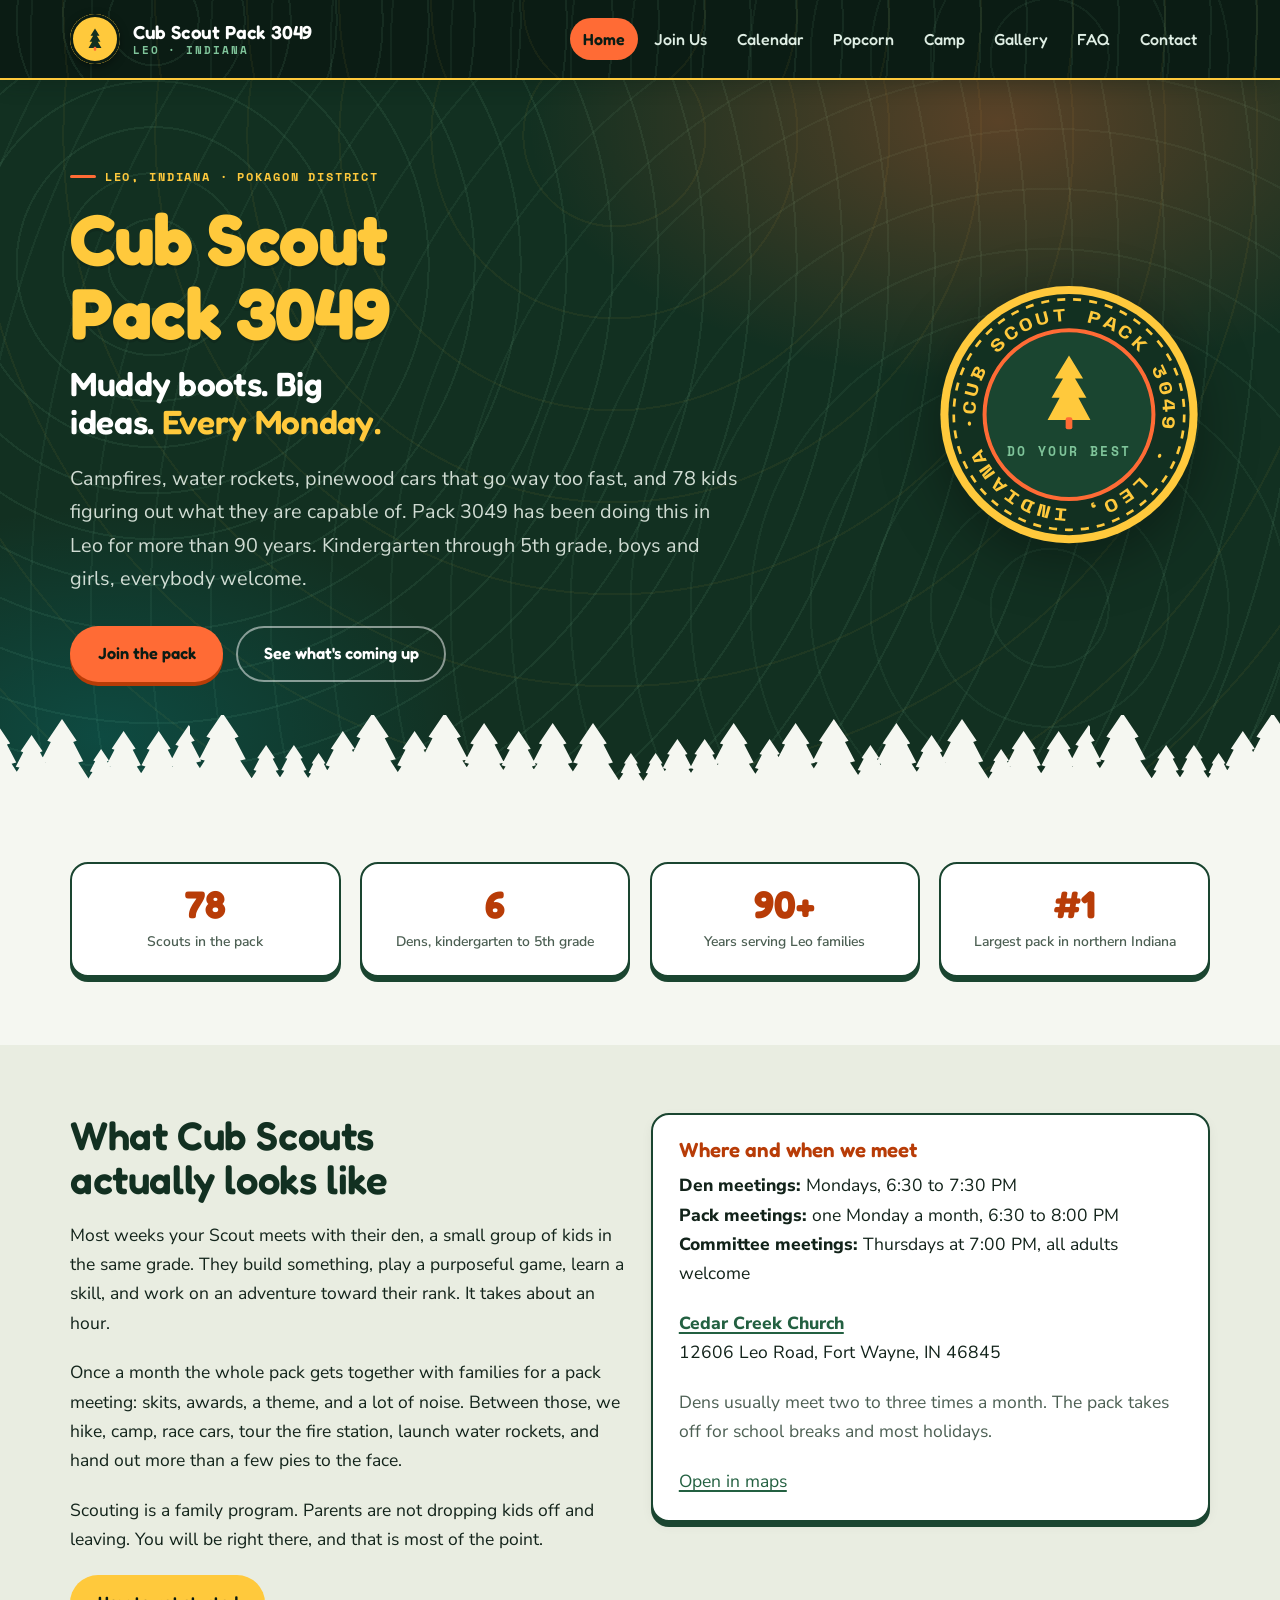
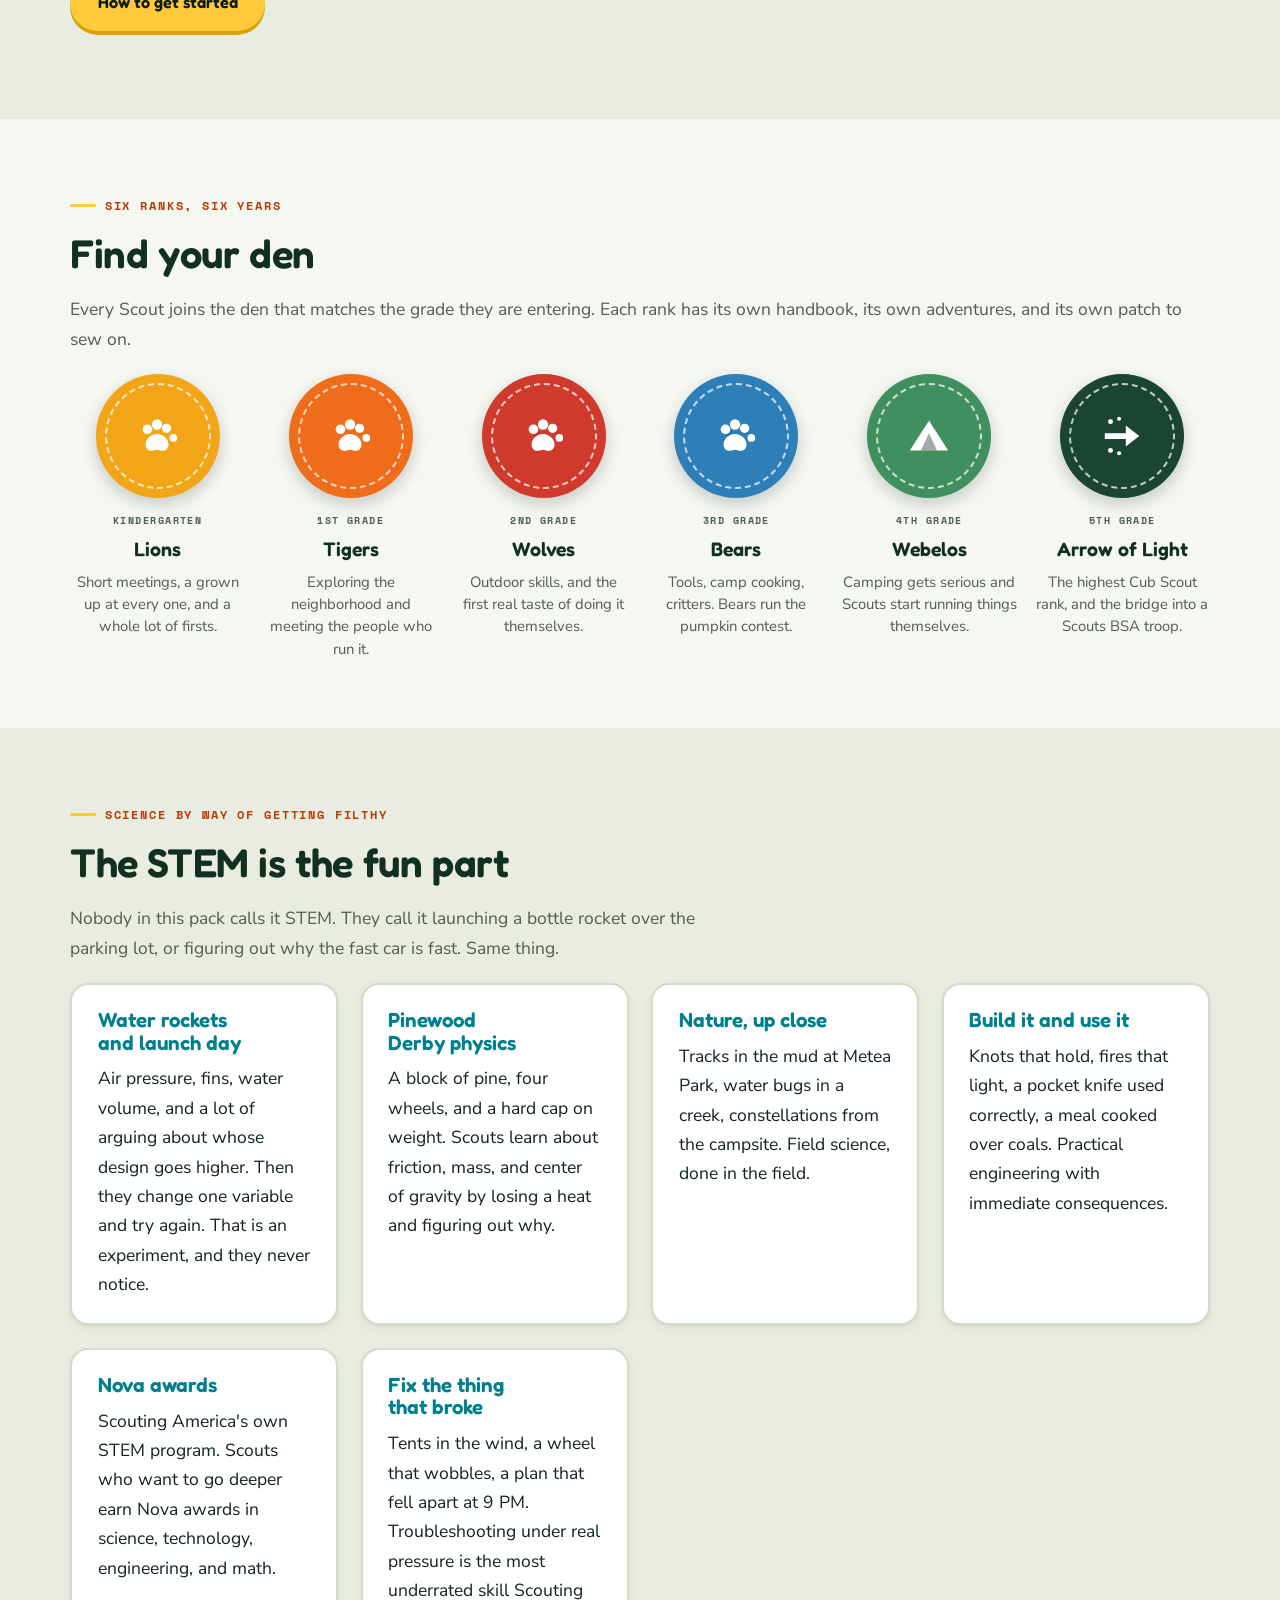
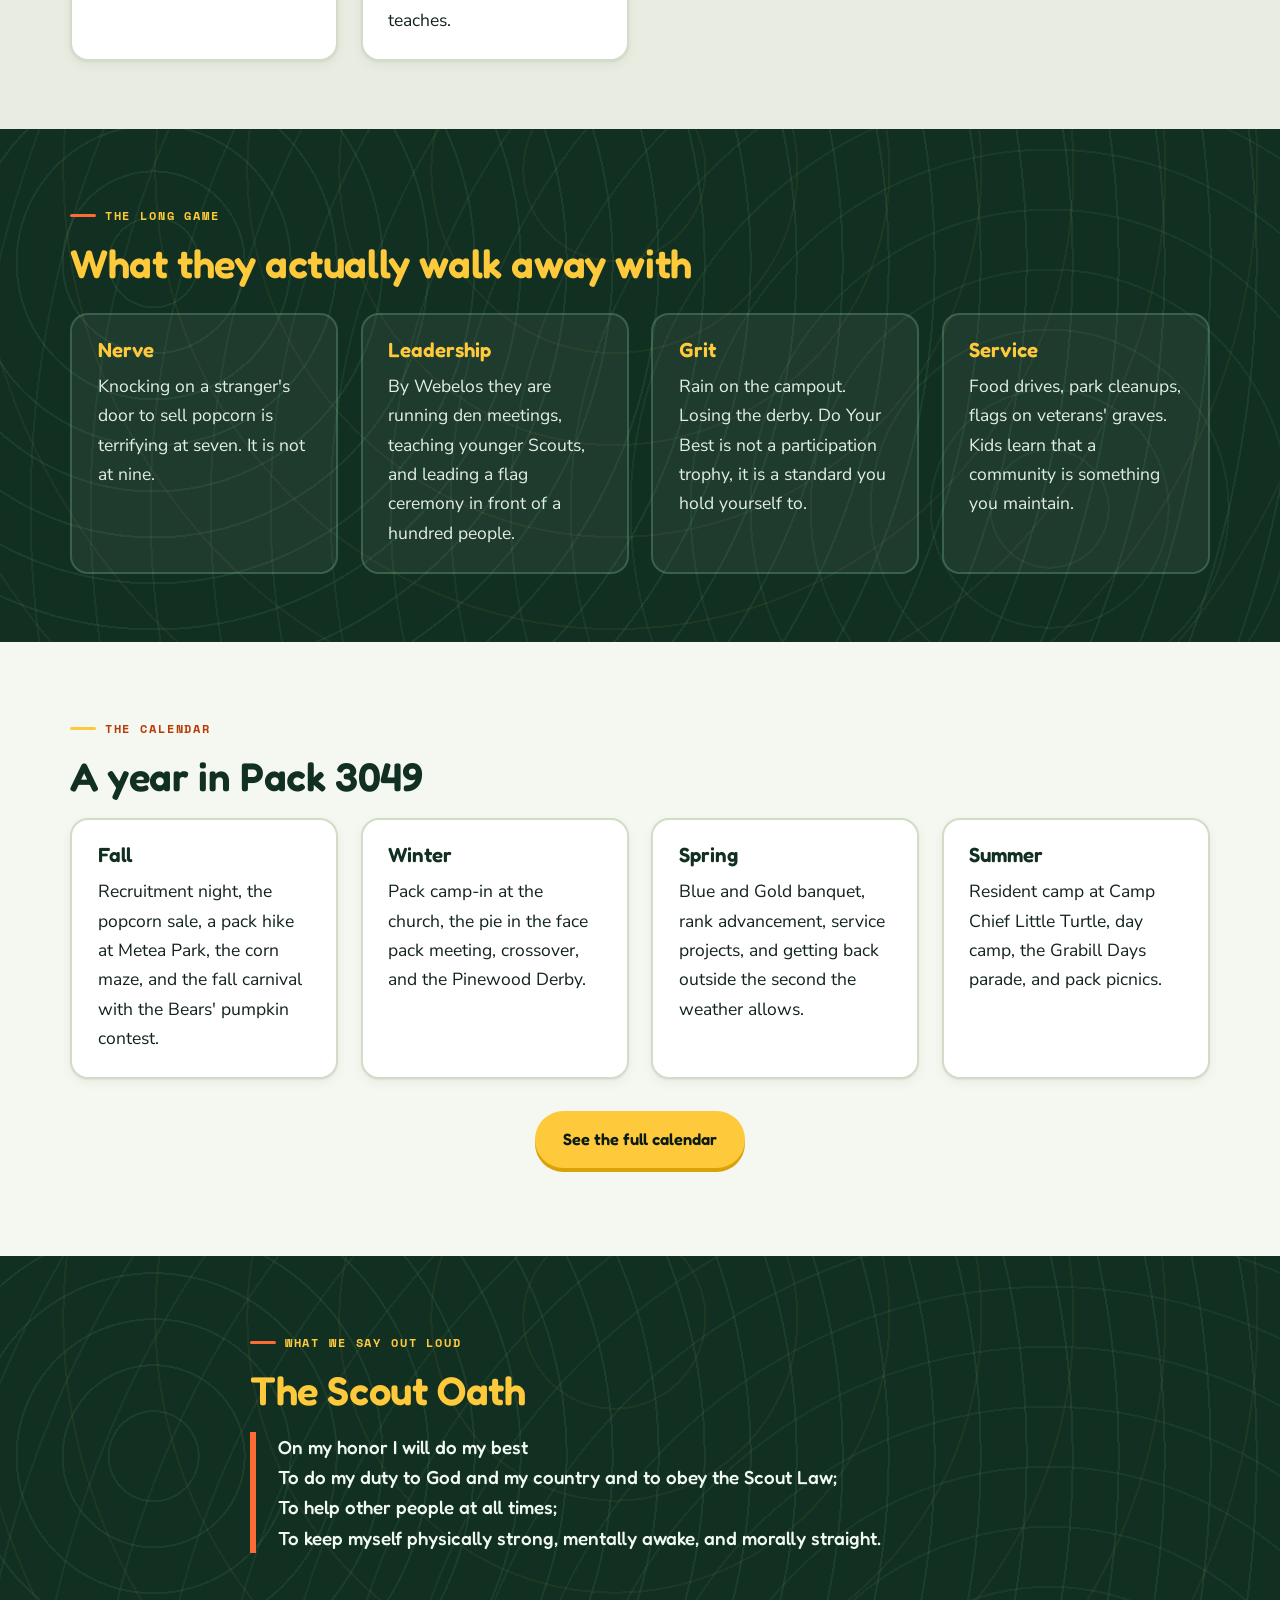
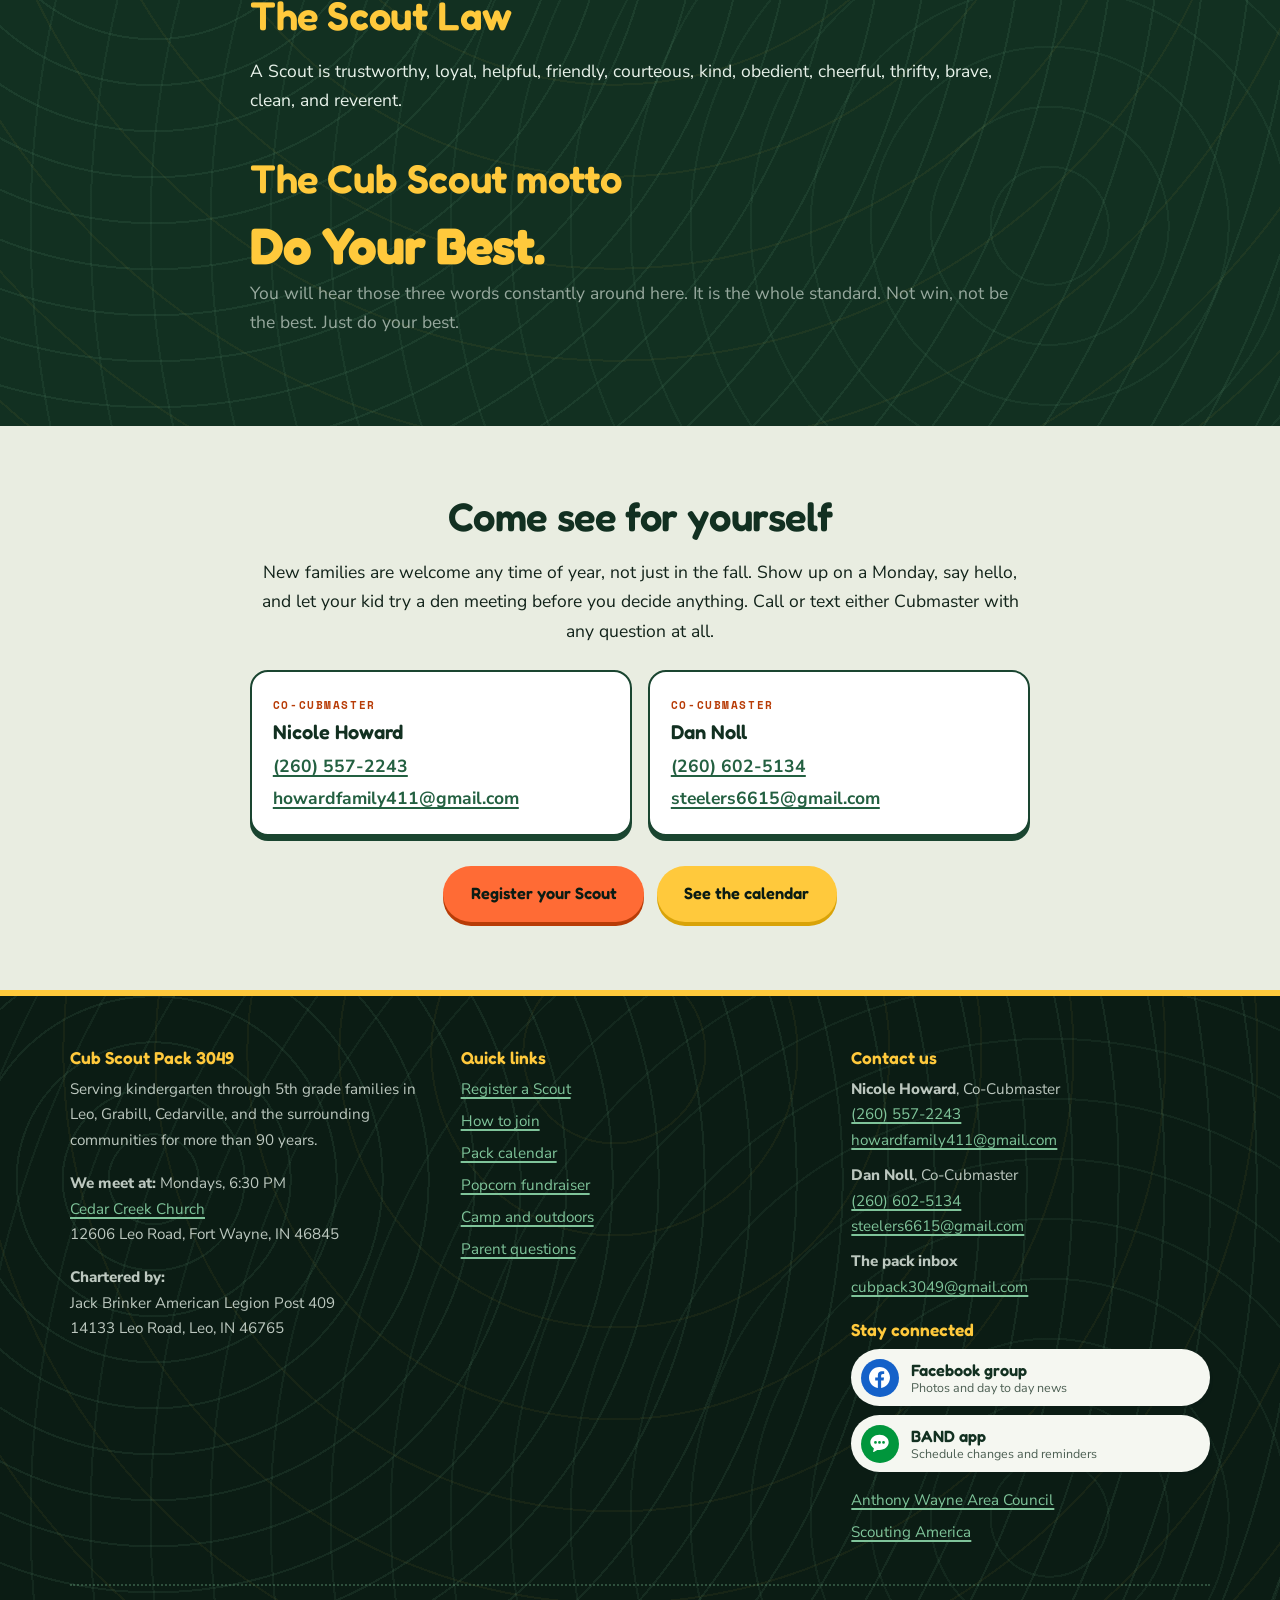
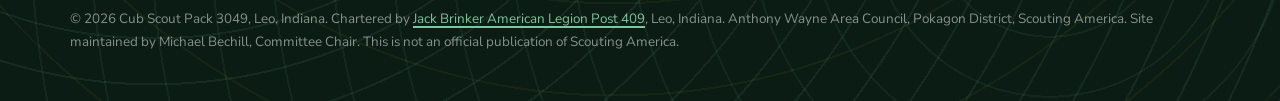
==== index.html @ bd1e3d55 "Add files via upload" ====
<!DOCTYPE html>
<html lang="en">
<head>
<meta charset="utf-8">
<meta name="viewport" content="width=device-width, initial-scale=1">
<title>Cub Scout Pack 3049 | Leo, Indiana</title>
<meta name="description" content="Cub Scout Pack 3049 in Leo, Indiana. Kindergarten through 5th grade boys and girls. Den meetings Mondays at 6:30 PM at Cedar Creek Church.">
<meta name="theme-color" content="#123021">
<link rel="preconnect" href="https://fonts.googleapis.com">
<link rel="preconnect" href="https://fonts.gstatic.com" crossorigin>
<link href="https://fonts.googleapis.com/css2?family=Fredoka:wght@500;600;700&family=Nunito+Sans:wght@400;600;700;800&family=Space+Mono:wght@700&display=swap" rel="stylesheet">
<link rel="stylesheet" href="assets/style.css">
<link rel="icon" href="/favicon.ico" sizes="32x32">
<link rel="icon" href="/favicon.svg" type="image/svg+xml">
<link rel="apple-touch-icon" href="/apple-touch-icon.png">
<link rel="manifest" href="/site.webmanifest">
<link rel="canonical" href="https://pack3049.com/">
<meta property="og:title" content="Cub Scout Pack 3049 | Leo, Indiana">
<meta property="og:description" content="Cub Scout Pack 3049 in Leo, Indiana. Kindergarten through 5th grade boys and girls. Den meetings Mondays at 6:30 PM at Cedar Creek Church.">
<meta property="og:type" content="website">
<meta property="og:url" content="https://pack3049.com/">
<meta property="og:site_name" content="Cub Scout Pack 3049">
</head>
<body>
<a class="skip" href="#main">Skip to content</a>

<header class="site-header">
  <div class="wrap">
    <a class="brand" href="index.html">
      <span class="brand__mark" aria-hidden="true">
        <svg viewBox="0 0 32 32" fill="none"><path d="M16 3l5.5 9h-3.2l4.4 7.5h-3.2L24 27H8l4.5-7.5H9.3L13.7 12h-3.2z" fill="#123021"/><rect x="14.5" y="25.5" width="3" height="5" rx="1" fill="#ff6b35"/></svg>
      </span>
      <span class="brand__text">
        <span class="brand__name">Cub Scout Pack 3049</span>
        <span class="brand__sub">Leo &middot; Indiana</span>
      </span>
    </a>
    <button class="nav-toggle" type="button" aria-expanded="false" aria-controls="primary-nav">Menu</button>
    <nav class="nav" id="primary-nav" aria-label="Primary">
      <a href="index.html" aria-current="page">Home</a>
      <a href="join.html">Join Us</a>
      <a href="calendar.html">Calendar</a>
      <a href="popcorn.html">Popcorn</a>
      <a href="camp.html">Camp</a>
      <a href="gallery.html">Gallery</a>
      <a href="faq.html">FAQ</a>
      <a href="contact.html">Contact</a>
    </nav>
  </div>
</header>

<!-- Site wide announcement. It removes itself the day after data-until.
     To change or retire it early, edit BANNER near the top of build.py. -->
<div class="eventbar" data-until="2026-09-27">
  <div class="wrap">
    <span class="eventbar__tag">Sept 25 to 27</span>
    <p class="eventbar__text">Power Up with Scouting, this weekend
      <span>The council's recruiting weekend at Power Up Action Park, Fort Wayne. $10 a person, and the
      first 50 kids who join each day get a free six month park membership.</span></p>
    <a class="eventbar__cta" href="https://scoutingevent.com/?OrgKey=BSA157&amp;calendarID=706339">Details and times</a>
  </div>
</div>
<div class="eventbar" data-from="2026-09-28" data-until="2026-10-25">
  <div class="wrap">
    <span class="eventbar__tag">Oct 24 and 25</span>
    <p class="eventbar__text">Fall Festival and free Cub camping at CCLT
      <span>Games, archery, bounce houses and a silent auction on Saturday, then camp the night for free.
      Free for every AWAC pack, ours included.</span></p>
    <a class="eventbar__cta" href="index.html#fallfest">What to bring</a>
  </div>
</div>
<div class="eventbar eventbar--quiet" data-until="2026-09-28">
  <div class="wrap">
    <span class="eventbar__tag">This Monday</span>
    <p class="eventbar__text">Safety Day is at the church, not Safety Village
      <span>Monday Sept 28, 6:30 to 7:30 PM at Cedar Creek Church. Bring a bike and a helmet, and bring
      the finished Bobcat sheet. The fall hike on Oct 5 starts half an hour early, at 6:00.</span></p>
    <a class="eventbar__cta" href="index.html#mondays">What changed</a>
  </div>
</div>
<div class="eventbar eventbar--quiet" data-from="2026-09-29" data-until="2026-10-11">
  <div class="wrap">
    <span class="eventbar__tag">Popcorn</span>
    <p class="eventbar__text">Mountain Munch is back Monday, Jalapeno Cheese is still out
      <span>A Mountain Munch resupply arrives this week and will be at the Sept 28 meeting. Jalapeno Cheese
      has no restock date. Everything else is in stock, resupply is weekly at the church.</span></p>
    <a class="eventbar__cta" href="popcorn.html">How the sale works</a>
  </div>
</div>

<main id="main">

<section class="hero">
  <div class="wrap">
    <span class="eyebrow">Leo, Indiana &middot; Pokagon District</span>
    <h1 class="hero__title">
      <span class="hero__pack">Cub Scout Pack 3049</span>
      <span class="hero__tag">Muddy boots. Big ideas. <em>Every Monday.</em></span>
    </h1>
    <p class="lede">Campfires, water rockets, pinewood cars that go way too fast, and 78 kids figuring out what they are capable of. Pack 3049 has been doing this in Leo for more than 90 years. Kindergarten through 5th grade, boys and girls, everybody welcome.</p>
    <div class="btn-row">
      <a class="btn btn--primary" href="register.html">Join the pack</a>
      <a class="btn btn--ghost" href="calendar.html">See what's coming up</a>
    </div>
  </div>
  <svg class="hero__patch" viewBox="0 0 200 200" aria-hidden="true" focusable="false">
    <defs>
      <path id="patch-ring" d="M100,100 m-70,0 a70,70 0 1,1 140,0 a70,70 0 1,1 -140,0"></path>
    </defs>
    <circle cx="100" cy="100" r="96" fill="#ffc93c"></circle>
    <circle cx="100" cy="100" r="90" fill="#123021"></circle>
    <circle cx="100" cy="100" r="86" fill="none" stroke="#ffc93c" stroke-width="2" stroke-dasharray="6 6"></circle>
    <circle cx="100" cy="100" r="63" fill="#1a4530"></circle>
    <circle cx="100" cy="100" r="63" fill="none" stroke="#ff6b35" stroke-width="3"></circle>
    <text fill="#ffc93c" font-family="Space Mono, monospace" font-weight="700" font-size="13" letter-spacing="2">
      <textPath href="#patch-ring" startOffset="0" textLength="440" lengthAdjust="spacingAndGlyphs">CUB SCOUT PACK 3049 &#183; LEO, INDIANA &#183;</textPath>
    </text>
    <path d="M100 56l10.5 17h-6l8.5 14.5h-6L116 104H84l9-16.5h-6L95.5 73h-6z" fill="#ffc93c"></path>
    <rect x="97.5" y="102" width="5" height="9" rx="1.5" fill="#ff6b35"></rect>
    <text x="100" y="131" text-anchor="middle" fill="#7fc49a" font-family="Space Mono, monospace" font-weight="700" font-size="9.5" letter-spacing="1.8">DO YOUR BEST</text>
  </svg>
</section>

<section class="section section--tint" data-until="2026-10-05">
  <div class="wrap">
    <div class="bigevent" id="mondays" data-until="2026-10-05">
      <span class="eyebrow">Reminders for the next two weeks</span>
      <h2>A location change, a time change, and a form to finish</h2>
      <p class="lede" style="max-width:70ch">Three things for families before Monday. The first two changed
         after the calendar went out.</p>

      <div class="grid grid--2" style="align-items:start;margin-top:1.5rem">
        <div>
          <div class="alert">
            <p><strong>Safety Day and the bike rodeo are no longer at Safety Village.</strong> They could
               not host us this year because of internal changes on their end. We are holding it at the
               church instead.</p>
          </div>
          <div class="bigevent__meta">
            <div><span class="k">Monday Sept 28</span><span class="v">6:30 to 7:30 PM<small>Safety Day and bike rodeo</small></span></div>
            <div><span class="k">Now at</span><span class="v">Cedar Creek Church<small>12606 Leo Road, Fort Wayne. Our normal meeting place.</small></span></div>
          </div>
          <ul class="checklist checklist--yes">
            <li>Bring a <strong>bike and a helmet</strong></li>
            <li>The <strong>Leo-Grabill firefighters</strong> are coming, truck and all</li>
          </ul>
        </div>
        <div>
          <div class="callout">
            <p><strong>The fall hike starts half an hour early.</strong> Monday October 5 runs
               <strong>6:00 to 7:00 PM</strong>, not 6:30. Get there for 6:00 or you will miss the start.</p>
          </div>
          <div class="bigevent__meta">
            <div><span class="k">Monday Oct 5</span><span class="v">6:00 to 7:00 PM<small>Fall hike, The Great Outdoors</small></span></div>
            <div><span class="k">Meet at</span><span class="v">Metea County Park<small>8401 Union Chapel Road, Fort Wayne</small></span></div>
          </div>
          <h4>Bring the six essentials</h4>
          <ol class="essentials">
            <li>First aid kit</li>
            <li>Filled water bottle</li>
            <li>Flashlight</li>
            <li>Trail food</li>
            <li>Sun protection</li>
            <li>Whistle</li>
          </ol>
        </div>
      </div>

      <figure class="widebill" style="max-width:640px;margin-left:auto;margin-right:auto">
        <a href="images/pack-safety-day-fall-hike-2026.jpg">
          <img src="images/pack-safety-day-fall-hike-2026.jpg" width="1234" height="1595" loading="lazy" alt="Cub Scouts Pack 3049 flyer. Monday September 28, 6:30 to 7:30 PM, Safety Day bike rodeo at Cedar Creek Church, with Leo-Grabill firefighters. No longer able to meet at Safety Village due to internal changes. Monday October 5, 6:00 to 7:00 PM, half an hour early, fall hike, The Great Outdoors, meet at the park. Bring your six essentials: first aid kit, filled water bottle, flashlight, trail food, sun protection, whistle.">
        </a>
        <figcaption>Tap the flyer to open it full size</figcaption>
      </figure>

      <div class="host host--fire" id="bobcat">
        <div class="host__body">
          <span class="eyebrow">Finish at home</span>
          <h3>The Bobcat Adventure</h3>
          <p>Every Scout starts with Bobcat, and part of it is meant to be done at home with a parent, not
             at a meeting. Sit down together and work through the activities in Scouting America's booklet
             <em>Parents Guide to Protecting Your Children From Child Abuse</em>. It is a short guide about
             checking with a parent first, using the buddy system, personal space, not keeping secrets, and
             naming three trusted adults your Scout can go to.</p>
          <p><strong>Then turn in the form two ways, whichever is easier:</strong></p>
          <ul class="checklist checklist--yes">
            <li>Bring the completed sheet to the meeting on <strong>Monday September 28</strong></li>
            <li>Or send your den leader a <strong>photo of it</strong></li>
          </ul>
          <p class="muted">Both the Scout and a parent sign and date it. Keep the trusted adults your Scout
             names between the two of you, the pack only needs the signed form.</p>
          <div class="btn-row" style="margin-top:1.1rem">
            <a class="btn btn--primary" href="https://www.scouting.org/training/youth/parents-guides/">Get the parent guide</a>
          </div>
        </div>
      </div>

      <figure class="widebill" style="max-width:560px;margin-left:auto;margin-right:auto">
        <a href="images/bobcat-adventure-2026.jpg">
          <img src="images/bobcat-adventure-2026.jpg" width="1275" height="1650" loading="lazy" alt="Bobcat Adventure sheet. Parents play an important role: each child reviews and does the activities in the booklet How to Protect Your Children from Child Abuse, A Parent's Guide, at scouting.org slash training slash youth slash parents-guides. All leaders take Safeguarding Youth Training twice a year. Key safety points for your child: check with a parent first, have a buddy with you at all times, maintain your personal space, avoid secrets, know who your trusted adults are. Space to write three trusted adults, and a section for the Scout and parent to sign and date once completed together.">
        </a>
        <figcaption>Tap the sheet to open it full size</figcaption>
      </figure>

      <div class="btn-row" style="margin-top:1.5rem">
        <a class="btn btn--solid" href="calendar.html">See the full calendar</a>
      </div>
    </div>
  </div>
</section>

<section class="section" data-until="2026-10-25">
  <div class="wrap">
    <div class="bigevent" id="fallfest" data-until="2026-10-25">
      <span class="eyebrow">Saturday October 24 and Sunday October 25</span>
      <h2>Fall Festival and free Cub camping at CCLT</h2>
      <p class="lede" style="max-width:70ch">Pleasant Lake Montessori School, Pack 3651 and the Anthony
         Wayne Area Council are putting on a festival day at camp, and the camping that night is
         <strong>free for every AWAC pack</strong>. That includes us.</p>

      <figure class="widebill">
        <a href="images/cclt-fall-festival-2026.jpg">
          <img src="images/cclt-fall-festival-2026.jpg" width="1496" height="492" loading="lazy" alt="Fall Festival and Free Cub Camping Weekend at CCLT. Join Pleasant Lake Montessori School, Pack 3651, and the Anthony Wayne Area Council for a 5k Fun Run, a day of festival games and activities, and an opportunity to camp out at CCLT. Signs point to a fun run, games and activities, and a camp out.">
        </a>
        <figcaption>Tap the flyer to open it full size</figcaption>
      </figure>

      <h3 style="margin-top:2.25rem">Fall Festival, Saturday 10:00 AM to 2:00 PM</h3>
      <div class="grid grid--2" style="align-items:start">
        <div>
          <ul class="checklist checklist--yes">
            <li><strong>Carnival games and food</strong>, classic games and autumn treats</li>
            <li><strong>Archery, fishing and slingshots</strong></li>
            <li><strong>Bounce houses</strong></li>
            <li><strong>Silent auction</strong>, prizes and local goods</li>
          </ul>
        </div>
        <div>
          <div class="bigevent__meta" style="margin-top:0">
            <div><span class="k">Where</span><span class="v">Camp Chief Little Turtle<small>2282 S 500 E, Pleasant Lake, IN 46779</small></span></div>
            <div><span class="k">Cost</span><span class="v">Free<small>The festival and the camping are free for AWAC packs</small></span></div>
          </div>
          <div class="btn-row" style="margin-top:1.2rem">
            <a class="btn btn--primary" href="https://maps.google.com/?q=2282+S+500+E,+Pleasant+Lake,+IN+46779">Get directions</a>
          </div>
        </div>
      </div>

      <h3 style="margin-top:2.5rem">Stay the night, Saturday 3:00 PM to Sunday 11:00 AM</h3>
      <div class="grid grid--2" style="align-items:start">
        <div>
          <div class="bigevent__meta">
            <div><span class="k">Check in</span><span class="v">From 3:00 PM at Admin<small>Not before. Head to the Admin building first.</small></span></div>
            <div><span class="k">Campsites</span><span class="v">First come, first served<small>No reservations, so earlier is better</small></span></div>
            <div><span class="k">Out by</span><span class="v">11:00 AM Sunday</span></div>
          </div>
        </div>
        <div>
          <div class="callout">
            <p><strong>Bring everything.</strong> Packs and families provide all their own meals and all
               their own equipment. Tents, bedding, food, cooking gear, the lot. Nothing is provided and
               there is no dining hall for this one.</p>
          </div>
          <p class="muted">If your Scout has never camped with the pack, this is a good first one. It is
             one night, it is free, and it is on a camp they will already know from summer.</p>
        </div>
      </div>

      <h3 style="margin-top:2.5rem">Family Fun Run, Saturday morning</h3>
      <div class="bigevent__meta">
        <div><span class="k">Registration</span><span class="v">8:00 AM</span></div>
        <div><span class="k">Start</span><span class="v">9:00 AM<small>A 5k, before the festival opens</small></span></div>
        <div><span class="k">Cost</span><span class="v">$5 a child, $10 an adult<small>This one is not free, unlike the rest of the day</small></span></div>
      </div>

      <div class="btn-row" style="margin-top:1.75rem">
        <a class="btn btn--solid" href="camp.html">About Camp Chief Little Turtle</a>
      </div>
    </div>
  </div>
</section>

<section class="section">
  <div class="wrap">
    <div class="facts">
      <div class="fact"><div class="fact__num">78</div><div class="fact__label">Scouts in the pack</div></div>
      <div class="fact"><div class="fact__num">6</div><div class="fact__label">Dens, kindergarten to 5th grade</div></div>
      <div class="fact"><div class="fact__num">90+</div><div class="fact__label">Years serving Leo families</div></div>
      <div class="fact"><div class="fact__num">#1</div><div class="fact__label">Largest pack in northern Indiana</div></div>
    </div>
  </div>
</section>

<section class="section section--tint">
  <div class="wrap">
    <div class="grid grid--2">
      <div>
        <h2>What Cub Scouts actually looks like</h2>
        <p>Most weeks your Scout meets with their den, a small group of kids in the same grade. They build something, play a purposeful game, learn a skill, and work on an adventure toward their rank. It takes about an hour.</p>
        <p>Once a month the whole pack gets together with families for a pack meeting: skits, awards, a theme, and a lot of noise. Between those, we hike, camp, race cars, tour the fire station, launch water rockets, and hand out more than a few pies to the face.</p>
        <p>Scouting is a family program. Parents are not dropping kids off and leaving. You will be right there, and that is most of the point.</p>
        <p><a class="btn btn--solid" href="join.html">How to get started</a></p>
      </div>
      <div>
        <div class="card card--accent">
          <h3>Where and when we meet</h3>
          <p><strong>Den meetings:</strong> Mondays, 6:30 to 7:30 PM<br>
          <strong>Pack meetings:</strong> one Monday a month, 6:30 to 8:00 PM<br>
          <strong>Committee meetings:</strong> Thursdays at 7:00 PM, all adults welcome</p>
          <p><strong><a href="https://cedarcreekchurch.com">Cedar Creek Church</a></strong><br>
          12606 Leo Road, Fort Wayne, IN 46845</p>
          <p class="muted">Dens usually meet two to three times a month. The pack takes off for school breaks and most holidays.</p>
          <p><a href="https://maps.google.com/?q=12606+Leo+Rd,+Fort+Wayne,+IN+46845">Open in maps</a></p>
        </div>
      </div>
    </div>
  </div>
</section>

<section class="section">
  <div class="wrap">
    <span class="eyebrow">Six ranks, six years</span>
    <h2>Find your den</h2>
    <p class="muted">Every Scout joins the den that matches the grade they are entering. Each rank has its own handbook, its own adventures, and its own patch to sew on.</p>
    <div class="patch-row">
      <figure class="patch">
        <div class="patch__disc" style="--rank:#f2a516"><svg viewBox="0 0 48 48" fill="#fff" aria-hidden="true"><circle cx="13" cy="17" r="5"/><circle cx="23" cy="12" r="5.4"/><circle cx="33" cy="16" r="4.8"/><circle cx="40" cy="26" r="4"/><path d="M23 22c-6.5 0-12 5.4-12 11 0 4 3 6.4 6.4 6.4 2.2 0 3.4-1.1 5.6-1.1s3.4 1.1 5.6 1.1c3.4 0 6.4-2.4 6.4-6.4 0-5.6-5.5-11-12-11z"/></svg></div>
        <span class="patch__grade">Kindergarten</span>
        <div class="patch__name">Lions</div>
        <p class="patch__note">Short meetings, a grown up at every one, and a whole lot of firsts.</p>
      </figure>
      <figure class="patch">
        <div class="patch__disc" style="--rank:#ef6c1a"><svg viewBox="0 0 48 48" fill="#fff" aria-hidden="true"><circle cx="13" cy="17" r="5"/><circle cx="23" cy="12" r="5.4"/><circle cx="33" cy="16" r="4.8"/><circle cx="40" cy="26" r="4"/><path d="M23 22c-6.5 0-12 5.4-12 11 0 4 3 6.4 6.4 6.4 2.2 0 3.4-1.1 5.6-1.1s3.4 1.1 5.6 1.1c3.4 0 6.4-2.4 6.4-6.4 0-5.6-5.5-11-12-11z"/></svg></div>
        <span class="patch__grade">1st grade</span>
        <div class="patch__name">Tigers</div>
        <p class="patch__note">Exploring the neighborhood and meeting the people who run it.</p>
      </figure>
      <figure class="patch">
        <div class="patch__disc" style="--rank:#cf3a2c"><svg viewBox="0 0 48 48" fill="#fff" aria-hidden="true"><circle cx="13" cy="17" r="5"/><circle cx="23" cy="12" r="5.4"/><circle cx="33" cy="16" r="4.8"/><circle cx="40" cy="26" r="4"/><path d="M23 22c-6.5 0-12 5.4-12 11 0 4 3 6.4 6.4 6.4 2.2 0 3.4-1.1 5.6-1.1s3.4 1.1 5.6 1.1c3.4 0 6.4-2.4 6.4-6.4 0-5.6-5.5-11-12-11z"/></svg></div>
        <span class="patch__grade">2nd grade</span>
        <div class="patch__name">Wolves</div>
        <p class="patch__note">Outdoor skills, and the first real taste of doing it themselves.</p>
      </figure>
      <figure class="patch">
        <div class="patch__disc" style="--rank:#2e7fb8"><svg viewBox="0 0 48 48" fill="#fff" aria-hidden="true"><circle cx="13" cy="17" r="5"/><circle cx="23" cy="12" r="5.4"/><circle cx="33" cy="16" r="4.8"/><circle cx="40" cy="26" r="4"/><path d="M23 22c-6.5 0-12 5.4-12 11 0 4 3 6.4 6.4 6.4 2.2 0 3.4-1.1 5.6-1.1s3.4 1.1 5.6 1.1c3.4 0 6.4-2.4 6.4-6.4 0-5.6-5.5-11-12-11z"/></svg></div>
        <span class="patch__grade">3rd grade</span>
        <div class="patch__name">Bears</div>
        <p class="patch__note">Tools, camp cooking, critters. Bears run the pumpkin contest.</p>
      </figure>
      <figure class="patch">
        <div class="patch__disc" style="--rank:#3f8f5f"><svg viewBox="0 0 48 48" aria-hidden="true"><path d="M24 8 4 39h40z" fill="#fff"/><path d="M24 21 15.5 39h17z" fill="#0b1c14" opacity=".38"/></svg></div>
        <span class="patch__grade">4th grade</span>
        <div class="patch__name">Webelos</div>
        <p class="patch__note">Camping gets serious and Scouts start running things themselves.</p>
      </figure>
      <figure class="patch">
        <div class="patch__disc" style="--rank:#1a4530"><svg viewBox="0 0 48 48" fill="#fff" aria-hidden="true"><path d="M6 21h22v-8l14 11-14 11v-8H6z"/><circle cx="12" cy="9" r="2.6"/><circle cx="21" cy="6" r="2.1"/><circle cx="12" cy="39" r="2.6"/><circle cx="21" cy="42" r="2.1"/></svg></div>
        <span class="patch__grade">5th grade</span>
        <div class="patch__name">Arrow of Light</div>
        <p class="patch__note">The highest Cub Scout rank, and the bridge into a Scouts BSA troop.</p>
      </figure>
    </div>
  </div>
</section>

<section class="section section--tint">
  <div class="wrap">
    <span class="eyebrow">Science by way of getting filthy</span>
    <h2>The STEM is the fun part</h2>
    <p class="muted" style="max-width:62ch">Nobody in this pack calls it STEM. They call it launching a bottle rocket over the parking lot, or figuring out why the fast car is fast. Same thing.</p>
    <div class="grid grid--3">
      <div class="card card--stem">
        <h3>Water rockets and launch day</h3>
        <p>Air pressure, fins, water volume, and a lot of arguing about whose design goes higher. Then they change one variable and try again. That is an experiment, and they never notice.</p>
      </div>
      <div class="card card--stem">
        <h3>Pinewood Derby physics</h3>
        <p>A block of pine, four wheels, and a hard cap on weight. Scouts learn about friction, mass, and center of gravity by losing a heat and figuring out why.</p>
      </div>
      <div class="card card--stem">
        <h3>Nature, up close</h3>
        <p>Tracks in the mud at Metea Park, water bugs in a creek, constellations from the campsite. Field science, done in the field.</p>
      </div>
      <div class="card card--stem">
        <h3>Build it and use it</h3>
        <p>Knots that hold, fires that light, a pocket knife used correctly, a meal cooked over coals. Practical engineering with immediate consequences.</p>
      </div>
      <div class="card card--stem">
        <h3>Nova awards</h3>
        <p>Scouting America's own STEM program. Scouts who want to go deeper earn Nova awards in science, technology, engineering, and math.</p>
      </div>
      <div class="card card--stem">
        <h3>Fix the thing that broke</h3>
        <p>Tents in the wind, a wheel that wobbles, a plan that fell apart at 9 PM. Troubleshooting under real pressure is the most underrated skill Scouting teaches.</p>
      </div>
    </div>
  </div>
</section>

<section class="section section--pine">
  <div class="wrap">
    <span class="eyebrow">The long game</span>
    <h2>What they actually walk away with</h2>
    <div class="grid grid--4" style="margin-top:1.75rem">
      <div class="card"><h3>Nerve</h3><p>Knocking on a stranger's door to sell popcorn is terrifying at seven. It is not at nine.</p></div>
      <div class="card"><h3>Leadership</h3><p>By Webelos they are running den meetings, teaching younger Scouts, and leading a flag ceremony in front of a hundred people.</p></div>
      <div class="card"><h3>Grit</h3><p>Rain on the campout. Losing the derby. Do Your Best is not a participation trophy, it is a standard you hold yourself to.</p></div>
      <div class="card"><h3>Service</h3><p>Food drives, park cleanups, flags on veterans' graves. Kids learn that a community is something you maintain.</p></div>
    </div>
  </div>
</section>

<section class="section">
  <div class="wrap">
    <span class="eyebrow">The calendar</span>
    <h2>A year in Pack 3049</h2>
    <div class="grid grid--4">
      <div class="card"><h3>Fall</h3><p>Recruitment night, the popcorn sale, a pack hike at Metea Park, the corn maze, and the fall carnival with the Bears' pumpkin contest.</p></div>
      <div class="card"><h3>Winter</h3><p>Pack camp-in at the church, the pie in the face pack meeting, crossover, and the Pinewood Derby.</p></div>
      <div class="card"><h3>Spring</h3><p>Blue and Gold banquet, rank advancement, service projects, and getting back outside the second the weather allows.</p></div>
      <div class="card"><h3>Summer</h3><p>Resident camp at Camp Chief Little Turtle, day camp, the Grabill Days parade, and pack picnics.</p></div>
    </div>
    <p class="center" style="margin-top:2rem"><a class="btn btn--solid" href="calendar.html">See the full calendar</a></p>
  </div>
</section>

<section class="section section--pine">
  <div class="narrow">
    <span class="eyebrow">What we say out loud</span>
    <h2>The Scout Oath</h2>
    <p class="oath">On my honor I will do my best<br>
    To do my duty to God and my country and to obey the Scout Law;<br>
    To help other people at all times;<br>
    To keep myself physically strong, mentally awake, and morally straight.</p>
    <h2 style="margin-top:2.5rem">The Scout Law</h2>
    <p>A Scout is trustworthy, loyal, helpful, friendly, courteous, kind, obedient, cheerful, thrifty, brave, clean, and reverent.</p>
    <h2 style="margin-top:2.5rem">The Cub Scout motto</h2>
    <p class="motto">Do Your Best.</p>
    <p class="muted">You will hear those three words constantly around here. It is the whole standard. Not win, not be the best. Just do your best.</p>
  </div>
</section>

<section class="section section--tint">
  <div class="narrow center">
    <h2>Come see for yourself</h2>
    <p>New families are welcome any time of year, not just in the fall. Show up on a Monday, say hello, and let your kid try a den meeting before you decide anything. Call or text either Cubmaster with any question at all.</p>
    <div class="contacts">
      <div class="contacts__card">
        <span class="contacts__role">Co-Cubmaster</span>
        <div class="contacts__name">Nicole Howard</div>
        <a href="tel:+12605572243">(260) 557-2243</a>
        <a href="mailto:howardfamily411@gmail.com">howardfamily411@gmail.com</a>
      </div>
      <div class="contacts__card">
        <span class="contacts__role">Co-Cubmaster</span>
        <div class="contacts__name">Dan Noll</div>
        <a href="tel:+12606025134">(260) 602-5134</a>
        <a href="mailto:steelers6615@gmail.com">steelers6615@gmail.com</a>
      </div>
    </div>
    <div class="btn-row">
      <a class="btn btn--primary" href="register.html">Register your Scout</a>
      <a class="btn btn--solid" href="calendar.html">See the calendar</a>
    </div>
  </div>
</section>

</main>

<footer class="site-footer">
  <div class="wrap">
    <div class="grid grid--3">
      <div>
        <h4>Cub Scout Pack 3049</h4>
        <p>Serving kindergarten through 5th grade families in Leo, Grabill, Cedarville, and the surrounding communities for more than 90 years.</p>
        <p><strong>We meet at:</strong> Mondays, 6:30 PM<br>
        <a href="https://cedarcreekchurch.com">Cedar Creek Church</a><br>
        12606 Leo Road, Fort Wayne, IN 46845</p>
        <p><strong>Chartered by:</strong><br>
        Jack Brinker American Legion Post 409<br>
        14133 Leo Road, Leo, IN 46765</p>
      </div>
      <div>
        <h4>Quick links</h4>
        <ul>
          <li><a href="register.html">Register a Scout</a></li>
          <li><a href="join.html">How to join</a></li>
          <li><a href="calendar.html">Pack calendar</a></li>
          <li><a href="popcorn.html">Popcorn fundraiser</a></li>
          <li><a href="camp.html">Camp and outdoors</a></li>
          <li><a href="faq.html">Parent questions</a></li>
        </ul>
      </div>
      <div>
        <h4>Contact us</h4>
        <ul>
          <li><strong>Nicole Howard</strong>, Co-Cubmaster<br>
            <a href="tel:+12605572243">(260) 557-2243</a><br>
            <a href="mailto:howardfamily411@gmail.com">howardfamily411@gmail.com</a></li>
          <li style="margin-top:.6rem"><strong>Dan Noll</strong>, Co-Cubmaster<br>
            <a href="tel:+12606025134">(260) 602-5134</a><br>
            <a href="mailto:steelers6615@gmail.com">steelers6615@gmail.com</a></li>
          <li style="margin-top:.6rem"><strong>The pack inbox</strong><br>
            <a href="mailto:cubpack3049@gmail.com">cubpack3049@gmail.com</a></li>
        </ul>
        <h4 style="margin-top:1.25rem">Stay connected</h4>
        <div class="fsocial">
          <a class="fbtn" href="https://www.facebook.com/groups/784285322261671">
            <span class="fbtn__icon fbtn__icon--fb" aria-hidden="true">
              <svg viewBox="0 0 24 24"><path fill="currentColor" d="M24 12.07C24 5.4 18.63 0 12 0S0 5.4 0 12.07C0 18.1 4.39 23.1 10.13 24v-8.44H7.08v-3.49h3.05V9.41c0-3.02 1.79-4.69 4.53-4.69 1.31 0 2.68.24 2.68.24v2.96h-1.51c-1.49 0-1.96.93-1.96 1.89v2.26h3.33l-.53 3.49h-2.8V24C19.61 23.1 24 18.1 24 12.07z"/></svg>
            </span>
            <span class="fbtn__text"><b>Facebook group</b><small>Photos and day to day news</small></span>
          </a>
          <a class="fbtn" href="https://band.us/n/a8a0b4Jfwc2b5">
            <span class="fbtn__icon fbtn__icon--band" aria-hidden="true">
              <svg viewBox="0 0 24 24"><path fill="currentColor" d="M12 2C6.2 2 1.5 5.9 1.5 10.7c0 2.8 1.6 5.3 4.1 6.9l-.9 3.5c-.1.5.4.9.8.6l4-2.4c.8.1 1.6.2 2.5.2 5.8 0 10.5-3.9 10.5-8.8S17.8 2 12 2zm-4.6 10.4a1.6 1.6 0 1 1 0-3.2 1.6 1.6 0 0 1 0 3.2zm4.6 0a1.6 1.6 0 1 1 0-3.2 1.6 1.6 0 0 1 0 3.2zm4.6 0a1.6 1.6 0 1 1 0-3.2 1.6 1.6 0 0 1 0 3.2z"/></svg>
            </span>
            <span class="fbtn__text"><b>BAND app</b><small>Schedule changes and reminders</small></span>
          </a>
        </div>
        <ul class="fsocial__more">
          <li><a href="https://www.awac.org/">Anthony Wayne Area Council</a></li>
          <li><a href="https://www.scouting.org/">Scouting America</a></li>
        </ul>
      </div>
    </div>
    <div class="footer-bottom">
      <p>&copy; <span data-year>2026</span> Cub Scout Pack 3049, Leo, Indiana. Chartered by <a href="https://maps.google.com/?q=14133+Leo+Rd,+Leo,+IN+46765">Jack Brinker American Legion Post 409</a>, Leo, Indiana. Anthony Wayne Area Council, Pokagon District, Scouting America. Site maintained by Michael Bechill, Committee Chair. This is not an official publication of Scouting America.</p>
    </div>
  </div>
</footer>

<script src="assets/site.js"></script>
</body>
</html>
---- assets/style.css ----
/* ==========================================================================
   Cub Scout Pack 3049
   Identity: campfire and pine. Chunky rounded type, embroidered patch shapes,
   topographic contour texture, treeline silhouettes.
   Single visual world on purpose. Every color is painted explicitly.
   ========================================================================== */

:root {
  /* Pine, from deep shade to sunlit moss */
  --pine-950: #0b1c14;
  --pine-900: #123021;
  --pine-800: #1a4530;
  --pine-700: #236041;
  --moss-500: #3f8f5f;
  --moss-300: #7fc49a;
  --moss-100: #dcefe2;

  /* Campfire */
  --fire-700: #b83c07;
  --fire-ink: #b83c07;   /* orange TEXT on light surfaces. AA at small sizes. */
  --fire-600: #e8500f;
  --fire-500: #ff6b35;
  --fire-200: #ffd9c7;
  --fire-050: #fff2eb;

  /* Sun and sky. Sky doubles as the STEM accent. */
  --sun-400: #ffc93c;
  --sun-200: #ffe9a8;
  --sky-600: #00808c;
  --sky-500: #00a8b5;
  --sky-200: #b6ecf0;
  --sky-050: #eafafb;

  /* Ground. Sage biased, not grey, not cream. */
  --paper: #f5f7f1;
  --white: #ffffff;
  --canvas: #e9ede1;
  --line: #d3dcc7;
  --line-soft: #e4eadb;

  --ink: #12231a;
  --ink-soft: #4c5f53;

  --radius: 18px;
  --radius-lg: 26px;
  --radius-sm: 10px;
  --shadow-sm: 0 1px 2px rgba(11, 28, 20, .06), 0 4px 12px rgba(11, 28, 20, .05);
  --shadow: 0 2px 4px rgba(11, 28, 20, .07), 0 14px 34px rgba(11, 28, 20, .09);
  --shadow-lift: 0 6px 10px rgba(11, 28, 20, .09), 0 22px 44px rgba(11, 28, 20, .13);

  --wrap: 1140px;
  --display: "Fredoka", "Trebuchet MS", system-ui, sans-serif;
  --body: "Nunito Sans", "Segoe UI", system-ui, -apple-system, Helvetica, Arial, sans-serif;
  --mono: "Space Mono", ui-monospace, SFMono-Regular, Menlo, Consolas, monospace;

  /* Topographic contour texture, reused on every dark block */
  --topo:
    repeating-radial-gradient(circle at 12% 26%, rgba(127, 196, 154, 0) 0 44px, rgba(127, 196, 154, .09) 44px 46px),
    repeating-radial-gradient(circle at 82% 74%, rgba(127, 196, 154, 0) 0 58px, rgba(127, 196, 154, .07) 58px 60px),
    repeating-radial-gradient(circle at 48% 8%, rgba(255, 201, 60, 0) 0 90px, rgba(255, 201, 60, .05) 90px 92px);
}

* { box-sizing: border-box; }
html { scroll-behavior: smooth; }

body {
  margin: 0;
  font-family: var(--body);
  font-size: 17.5px;
  line-height: 1.68;
  color: var(--ink);
  background: var(--paper);
  -webkit-font-smoothing: antialiased;
}

img { max-width: 100%; display: block; }

a { color: var(--pine-700); text-decoration-thickness: 2px; text-underline-offset: 3px; }
a:hover { color: var(--fire-600); }

:focus-visible {
  outline: 3px solid var(--fire-500);
  outline-offset: 3px;
  border-radius: 4px;
}

h1, h2, h3, h4 {
  font-family: var(--display);
  font-weight: 600;
  line-height: 1.1;
  color: var(--pine-900);
  margin: 0 0 .5em;
  text-wrap: balance;
}
h1 { font-size: clamp(2.3rem, 1.5rem + 3.2vw, 3.9rem); font-weight: 700; letter-spacing: -.015em; }
h2 { font-size: clamp(1.7rem, 1.3rem + 1.6vw, 2.5rem); letter-spacing: -.01em; }
h3 { font-size: 1.28rem; }
h4 { font-size: 1.05rem; }

p { margin: 0 0 1.15em; }
strong { font-weight: 800; }

.wrap { width: min(var(--wrap), 100% - 2.5rem); margin-inline: auto; }
.narrow { width: min(780px, 100% - 2.5rem); margin-inline: auto; }

.section { padding: 4.25rem 0; position: relative; }
.section--tint { background: var(--canvas); }

/* Dark pine block with contour texture */
.section--pine {
  background-color: var(--pine-900);
  background-image: var(--topo);
  color: #e8f2ea;
  position: relative;
  overflow: hidden;
}
.section--pine h2, .section--pine h3, .section--pine h4 { color: var(--sun-400); }
.section--pine a { color: var(--moss-300); }
.section--pine a:hover { color: var(--sun-400); }
.section--pine .muted { color: rgba(232, 242, 234, .62); }

/* ---------- Eyebrow, the trail marker ---------- */
.eyebrow {
  display: inline-flex; align-items: center; gap: .55rem;
  flex-wrap: wrap; row-gap: .15rem;   /* a long label wraps as a block, not stranding the rule */
  font-family: var(--mono); font-weight: 700;
  font-size: .72rem; letter-spacing: .16em; text-transform: uppercase;
  color: var(--fire-ink);
  margin-bottom: 1rem;
}
.eyebrow::before {
  content: ""; width: 26px; height: 3px; border-radius: 2px;
  background: var(--sun-400); flex: none;
}
.section--pine .eyebrow, .hero .eyebrow { color: var(--sun-400); }
.section--pine .eyebrow::before, .hero .eyebrow::before { background: var(--fire-500); }

/* ---------- Skip link ---------- */
.skip {
  position: absolute; left: -9999px; top: 0; z-index: 100;
  background: var(--sun-400); color: var(--pine-950);
  padding: .7rem 1.1rem; border-radius: 0 0 var(--radius-sm) 0;
  font-family: var(--display); font-weight: 600;
}
.skip:focus { left: 0; }

/* ---------- Header ---------- */
.site-header {
  background: var(--pine-950);
  background-image: var(--topo);
  color: #fff;
  position: sticky; top: 0; z-index: 50;
  box-shadow: 0 2px 0 var(--sun-400), 0 6px 18px rgba(11, 28, 20, .28);
}
.site-header .wrap { display: flex; align-items: center; gap: 1rem; min-height: 78px; }

.brand { display: flex; align-items: center; gap: .8rem; color: #fff; text-decoration: none; margin-right: auto; }
.brand__mark {
  width: 50px; height: 50px; flex: none; border-radius: 50%;
  background: var(--sun-400);
  display: grid; place-items: center;
  box-shadow: inset 0 0 0 3px var(--pine-950), inset 0 0 0 4.5px var(--sun-400), 0 3px 10px rgba(0,0,0,.35);
  position: relative;
}
.brand__mark svg { width: 26px; height: 26px; display: block; }
.brand__text { display: flex; flex-direction: column; line-height: 1.15; }
.brand__name { font-family: var(--display); font-weight: 600; font-size: 1.18rem; letter-spacing: -.01em; }
.brand__sub {
  font-family: var(--mono); font-size: .66rem; font-weight: 700;
  letter-spacing: .18em; text-transform: uppercase; color: var(--moss-300);
}
.brand:hover .brand__mark { transform: rotate(-6deg); }
.brand__mark { transition: transform .18s ease; }

.nav-toggle {
  display: none;
  background: var(--fire-500); color: var(--pine-950);
  border: none; border-radius: 999px;
  padding: .55rem 1.1rem; font-family: var(--display); font-weight: 600;
  font-size: .95rem; cursor: pointer;
}

.nav { display: flex; gap: .2rem; flex-wrap: wrap; }
.nav a {
  color: #dfeee4; text-decoration: none;
  padding: .5rem .82rem; border-radius: 999px;
  font-family: var(--display); font-weight: 500; font-size: 1rem;
  transition: background .15s ease, color .15s ease;
}
.nav a:hover { background: rgba(255,255,255,.12); color: #fff; }
.nav a[aria-current="page"] { background: var(--fire-500); color: var(--pine-950); font-weight: 600; }

@media (max-width: 940px) {
  .nav-toggle { display: block; }
  .nav { display: none; width: 100%; flex-direction: column; gap: .15rem; padding-bottom: .9rem; }
  .nav.is-open { display: flex; }
  .site-header .wrap { flex-wrap: wrap; padding-block: .8rem; }
  .nav a { padding: .7rem .9rem; border-radius: var(--radius-sm); }
}
@media (max-width: 560px) {
  .brand__name { font-size: 1.02rem; }
  .brand__sub { font-size: .6rem; letter-spacing: .14em; }
  .brand__mark { width: 42px; height: 42px; }
  .brand__mark svg { width: 22px; height: 22px; }
  .nav-toggle { padding: .5rem .95rem; font-size: .9rem; }
  .site-header .wrap { min-height: 64px; }
}

/* ---------- Hero ---------- */
.hero {
  position: relative; overflow: hidden;
  background-color: var(--pine-900);
  background-image:
    radial-gradient(760px 420px at 78% 6%, rgba(255, 107, 53, .3), transparent 62%),
    radial-gradient(620px 380px at 8% 92%, rgba(0, 168, 181, .22), transparent 60%),
    var(--topo);
  color: #eaf4ec;
  padding: 5rem 0 7rem;
}
.hero h1 { color: #fff; max-width: 15ch; margin-bottom: .35em; }

/* Home hero title. Visitors were missing the small pack name in the header bar,
   so the pack name leads here at full size and the tagline sits under it.
   Both live inside the one <h1>, so the page still has a single heading. */
.hero__title { max-width: 20ch; display: block; }
.hero__pack {
  display: block;
  font-size: clamp(2.4rem, 1.4rem + 4.4vw, 4.5rem);
  line-height: 1.02; font-weight: 700; letter-spacing: -.02em;
  color: var(--sun-400);
  text-shadow: 0 3px 0 rgba(11, 28, 20, .28);
  margin-bottom: .22em;
}
.hero__tag {
  display: block; color: #fff;
  font-size: clamp(1.35rem, 1rem + 1.5vw, 2.1rem);
  line-height: 1.12; font-weight: 600; letter-spacing: -.01em;
}
.hero__tag em { font-style: normal; color: var(--fire-500); }
@media (max-width: 560px) { .hero__title { max-width: none; } }
.hero h1 em {
  font-style: normal; color: var(--sun-400);
  display: inline-block;
}
.hero p.lede { font-size: 1.24rem; max-width: 56ch; color: rgba(234, 244, 236, .88); }
.hero--page { padding: 3.5rem 0 6rem; }
.hero--page h1 { max-width: 22ch; font-size: clamp(2rem, 1.4rem + 2.6vw, 3.2rem); }

/* Treeline silhouette across the bottom of every hero */
.hero::after {
  content: ""; position: absolute; left: 0; right: 0; bottom: -1px; height: 80px;
  background-repeat: repeat-x; background-position: bottom center; background-size: 900px 80px;
  background-image: url("data:image/svg+xml,%3Csvg xmlns='http://www.w3.org/2000/svg' viewBox='0 0 900 80' preserveAspectRatio='none'%3E%3Cpath fill='%23f5f7f1' d='M0 80h900v-12H0z M-39.4 68 L-26.2 47.5 L-31.2 46.2 L-21.2 27.0 L-24.7 25.8 L-10.0 4.0 L4.7 25.8 L1.2 27.0 L11.2 46.2 L6.2 47.5 L19.4 68z M0.3 68 L14.8 45.6 L9.3 44.2 L20.3 23.2 L16.4 21.8 L32.5 -2.0 L48.6 21.8 L44.7 23.2 L55.7 44.2 L50.2 45.6 L64.7 68z M58.6 68 L66.5 55.8 L63.5 55.1 L69.4 43.7 L67.3 42.9 L76.1 30.0 L84.8 42.9 L82.7 43.7 L88.7 55.1 L85.7 55.8 L93.6 68z M86.4 68 L94.3 55.8 L91.3 55.1 L97.3 43.7 L95.2 42.9 L103.9 30.0 L112.7 42.9 L110.6 43.7 L116.5 55.1 L113.5 55.8 L121.4 68z M114.8 68 L121.0 58.4 L118.7 57.8 L123.3 48.8 L121.7 48.2 L128.6 38.0 L135.5 48.2 L133.8 48.8 L138.5 57.8 L136.2 58.4 L142.4 68z M128.9 68 L139.7 51.4 L135.6 50.3 L143.7 34.7 L140.9 33.7 L152.8 16.0 L164.8 33.7 L161.9 34.7 L170.1 50.3 L166.0 51.4 L176.7 68z M150.4 68 L164.9 45.6 L159.4 44.2 L170.4 23.2 L166.5 21.8 L182.6 -2.0 L198.7 21.8 L194.8 23.2 L205.8 44.2 L200.3 45.6 L214.8 68z M200.6 68 L211.4 51.4 L207.3 50.3 L215.5 34.7 L212.6 33.7 L224.6 16.0 L236.5 33.7 L233.6 34.7 L241.8 50.3 L237.7 51.4 L248.5 68z M222.5 68 L237.0 45.6 L231.5 44.2 L242.5 23.2 L238.6 21.8 L254.7 -2.0 L270.8 21.8 L266.9 23.2 L277.9 44.2 L272.4 45.6 L286.9 68z M266.5 68 L279.0 48.8 L274.3 47.6 L283.7 29.6 L280.3 28.4 L294.1 8.0 L307.9 28.4 L304.6 29.6 L314.0 47.6 L309.3 48.8 L321.7 68z M304.8 68 L315.6 51.4 L311.5 50.3 L319.7 34.7 L316.8 33.7 L328.7 16.0 L340.7 33.7 L337.8 34.7 L346.0 50.3 L341.9 51.4 L352.7 68z M335.1 68 L347.5 48.8 L342.8 47.6 L352.2 29.6 L348.9 28.4 L362.7 8.0 L376.5 28.4 L373.2 29.6 L382.5 47.6 L377.9 48.8 L390.3 68z M375.4 68 L387.9 48.8 L383.2 47.6 L392.6 29.6 L389.2 28.4 L403.0 8.0 L416.8 28.4 L413.5 29.6 L422.9 47.6 L418.2 48.8 L430.6 68z M427.1 68 L433.3 58.4 L430.9 57.8 L435.6 48.8 L434.0 48.2 L440.9 38.0 L447.8 48.2 L446.1 48.8 L450.8 57.8 L448.5 58.4 L454.7 68z M451.8 68 L458.0 58.4 L455.7 57.8 L460.3 48.8 L458.7 48.2 L465.6 38.0 L472.5 48.2 L470.8 48.8 L475.5 57.8 L473.2 58.4 L479.4 68z M467.1 68 L476.2 53.9 L472.8 53.0 L479.7 39.8 L477.2 39.0 L487.4 24.0 L497.5 39.0 L495.0 39.8 L501.9 53.0 L498.5 53.9 L507.6 68z M494.4 68 L503.5 53.9 L500.1 53.0 L507.0 39.8 L504.5 39.0 L514.7 24.0 L524.8 39.0 L522.3 39.8 L529.2 53.0 L525.8 53.9 L534.9 68z M516.1 68 L528.5 48.8 L523.8 47.6 L533.2 29.6 L529.9 28.4 L543.7 8.0 L557.5 28.4 L554.2 29.6 L563.6 47.6 L558.9 48.8 L571.3 68z M559.4 68 L568.5 53.9 L565.0 53.0 L571.9 39.8 L569.5 39.0 L579.6 24.0 L589.7 39.0 L587.3 39.8 L594.2 53.0 L590.8 53.9 L599.9 68z M578.0 68 L590.4 48.8 L585.7 47.6 L595.1 29.6 L591.8 28.4 L605.6 8.0 L619.4 28.4 L616.1 29.6 L625.5 47.6 L620.8 48.8 L633.2 68z M614.4 68 L627.6 47.5 L622.6 46.2 L632.6 27.0 L629.1 25.8 L643.8 4.0 L658.5 25.8 L655.0 27.0 L665.0 46.2 L660.0 47.5 L673.3 68z M662.9 68 L670.8 55.8 L667.8 55.1 L673.7 43.7 L671.6 42.9 L680.4 30.0 L689.1 42.9 L687.0 43.7 L693.0 55.1 L690.0 55.8 L697.8 68z M678.8 68 L691.2 48.8 L686.5 47.6 L695.9 29.6 L692.6 28.4 L706.4 8.0 L720.2 28.4 L716.9 29.6 L726.3 47.6 L721.6 48.8 L734.0 68z M719.5 68 L729.5 52.6 L725.7 51.7 L733.2 37.3 L730.6 36.3 L741.6 20.0 L752.6 36.3 L750.0 37.3 L757.5 51.7 L753.7 52.6 L763.7 68z M742.5 68 L755.8 47.5 L750.8 46.2 L760.8 27.0 L757.3 25.8 L772.0 4.0 L786.7 25.8 L783.2 27.0 L793.2 46.2 L788.2 47.5 L801.4 68z M795.5 68 L802.5 57.1 L799.8 56.4 L805.2 46.2 L803.3 45.6 L811.1 34.0 L818.9 45.6 L817.0 46.2 L822.4 56.4 L819.7 57.1 L826.7 68z M809.7 68 L820.5 51.4 L816.4 50.3 L824.5 34.7 L821.7 33.7 L833.6 16.0 L845.6 33.7 L842.7 34.7 L850.8 50.3 L846.8 51.4 L857.5 68z M844.8 68 L855.5 51.4 L851.5 50.3 L859.6 34.7 L856.7 33.7 L868.7 16.0 L880.6 33.7 L877.8 34.7 L885.9 50.3 L881.8 51.4 L892.6 68z M872.1 68 L884.1 49.4 L879.6 48.3 L888.6 30.9 L885.4 29.7 L898.8 10.0 L912.1 29.7 L908.9 30.9 L918.0 48.3 L913.4 49.4 L925.4 68z'/%3E%3C/svg%3E");
  pointer-events: none;
}
.hero--flat::after { display: none; }

/* Embroidered round patch, floats in the hero on wide screens */
.hero__patch {
  position: absolute; right: 6%; top: 50%; transform: translateY(-58%);
  width: 268px; height: 268px; pointer-events: none;
  filter: drop-shadow(0 14px 30px rgba(0, 0, 0, .35));
  animation: patch-sway 9s ease-in-out infinite;
}
@keyframes patch-sway {
  0%, 100% { transform: translateY(-58%) rotate(-4deg); }
  50%      { transform: translateY(-61%) rotate(3deg); }
}
@media (max-width: 1080px) { .hero__patch { display: none; } }

/* ---------- Buttons ---------- */
.btn-row { display: flex; flex-wrap: wrap; gap: .8rem; margin-top: 1.9rem; }
.btn {
  display: inline-block; text-decoration: none;
  font-family: var(--display); font-weight: 600; font-size: 1.02rem;
  padding: .78rem 1.6rem; border-radius: 999px;
  border: 2.5px solid transparent;
  transition: transform .14s ease, box-shadow .14s ease, background .14s ease;
}
.btn:hover { transform: translateY(-2px); }
.btn--primary {
  background: var(--fire-500); color: var(--pine-950);
  box-shadow: 0 4px 0 var(--fire-700);
}
.btn--primary:hover { background: #ff7f4f; color: var(--pine-950); box-shadow: 0 6px 0 var(--fire-700); }
.btn--ghost { border-color: rgba(255,255,255,.5); color: #fff; }
.btn--ghost:hover { background: rgba(255,255,255,.14); color: #fff; border-color: var(--sun-400); }
.btn--solid {
  background: var(--sun-400); color: var(--pine-950);
  box-shadow: 0 4px 0 #d9a308;
}
.btn--solid:hover { background: #ffd45f; color: var(--pine-950); box-shadow: 0 6px 0 #d9a308; }

/* ---------- Grids and cards ---------- */
.grid { display: grid; gap: 1.4rem; }
.grid--2 { grid-template-columns: repeat(auto-fit, minmax(290px, 1fr)); }
.grid--3 { grid-template-columns: repeat(auto-fit, minmax(255px, 1fr)); }
.grid--4 { grid-template-columns: repeat(auto-fit, minmax(210px, 1fr)); }

.card {
  background: var(--white);
  border: 2px solid var(--line);
  border-radius: var(--radius);
  padding: 1.5rem 1.6rem;
  box-shadow: var(--shadow-sm);
  transition: transform .16s ease, box-shadow .16s ease;
}
.card h3 { margin-top: 0; }
.card p:last-child, .card ul:last-child { margin-bottom: 0; }
.card--accent {
  border-color: var(--pine-800);
  box-shadow: 0 5px 0 var(--pine-800), var(--shadow-sm);
}
.card--accent h3 { color: var(--fire-ink); }
.section--pine .card {
  background: rgba(255,255,255,.055);
  border-color: rgba(127,196,154,.28);
  color: #e2efe6;
  box-shadow: none;
}
.section--pine .card h3 { color: var(--sun-400); }

/* ---------- Rank patches ---------- */
.patch-row {
  display: grid; gap: 1.6rem 1.1rem;
  grid-template-columns: repeat(auto-fit, minmax(158px, 1fr));
}
.patch { text-align: center; margin: 0; }
.patch__disc {
  width: 124px; height: 124px; margin: 0 auto .85rem;
  border-radius: 50%;
  display: grid; place-items: center;
  position: relative;
  background: var(--rank, var(--moss-500));
  box-shadow: 0 6px 16px rgba(11,28,20,.2);
  transition: transform .18s ease;
}
.patch__disc::after {
  content: ""; position: absolute; inset: 9px;
  border-radius: 50%;
  border: 2.5px dashed rgba(255,255,255,.72);
}
.patch:hover .patch__disc { transform: translateY(-4px) rotate(-4deg); }
.patch__disc svg { width: 46px; height: 46px; }
.patch__grade {
  display: block; font-family: var(--mono); font-weight: 700;
  font-size: .64rem; letter-spacing: .14em; text-transform: uppercase;
  color: var(--ink-soft); margin-bottom: .25rem;
}
.patch__name {
  font-family: var(--display); font-weight: 600; font-size: 1.22rem;
  color: var(--pine-900); margin-bottom: .3rem;
}
.patch__note { font-size: .93rem; color: var(--ink-soft); margin: 0; line-height: 1.5; }

/* ---------- Fact strip, stamped badges ---------- */
.facts { display: grid; grid-template-columns: repeat(auto-fit, minmax(168px, 1fr)); gap: 1.2rem; }
.fact {
  background: var(--white);
  border: 2.5px solid var(--pine-800);
  border-radius: var(--radius);
  padding: 1.3rem 1rem; text-align: center;
  box-shadow: 0 5px 0 var(--pine-800);
}
.fact__num {
  font-family: var(--display); font-weight: 700; font-size: 2.4rem;
  color: var(--fire-ink); line-height: 1; font-variant-numeric: tabular-nums;
}
.fact__label {
  font-size: .87rem; color: var(--ink-soft); margin-top: .45rem;
  font-weight: 600;
}

/* ---------- Callouts ---------- */
.callout {
  border: 2.5px dashed var(--sun-400);
  background: #fffaeb;
  padding: 1.2rem 1.4rem; border-radius: var(--radius);
  margin: 1.7rem 0;
}
.callout--info { border-color: var(--sky-500); background: var(--sky-050); }
.callout p:last-child { margin-bottom: 0; }
.callout strong { color: var(--pine-900); }
.section--pine .callout { background: rgba(255,201,60,.1); color: #eef7f0; }
.section--pine .callout strong { color: var(--sun-400); }

.editme {
  border: 2.5px dashed var(--fire-500);
  background: var(--fire-050);
  padding: 1.05rem 1.25rem; border-radius: var(--radius);
  font-size: .93rem; margin: 1.5rem 0;
}
.editme strong { color: var(--fire-700); }
.editme code {
  font-family: var(--mono); font-size: .85em;
  background: #fff; padding: .1em .4em; border-radius: 4px; border: 1px solid var(--fire-200);
}

/* ---------- Tables ---------- */
.table-scroll {
  overflow-x: auto; margin: 1.5rem 0;
  border: 2px solid var(--line); border-radius: var(--radius);
  background: var(--white);
}
table { border-collapse: collapse; width: 100%; font-size: .96rem; }
th, td { padding: .78rem 1rem; text-align: left; border-bottom: 1px solid var(--line-soft); }
thead th {
  background: var(--pine-800); color: var(--sun-400);
  font-family: var(--display); font-weight: 600; font-size: 1rem;
  white-space: nowrap;
}
tbody tr:last-child td { border-bottom: none; }
tbody tr:nth-child(even) { background: #fafcf6; }
td:last-child { font-variant-numeric: tabular-nums; }

/* ---------- Schedule, as a trail ---------- */
.sched { list-style: none; padding: 0; margin: 0; }
.sched li {
  display: grid; grid-template-columns: 116px 1fr; gap: 1.1rem;
  padding: .95rem 0 .95rem 0; align-items: baseline;
  border-bottom: 2px dotted var(--line);
}
.sched li:last-child { border-bottom: none; }
.sched .when {
  font-family: var(--mono); font-weight: 700; font-size: .82rem;
  letter-spacing: .04em; text-transform: uppercase; color: var(--fire-ink);
}
.sched .where { display: block; color: var(--ink-soft); font-size: .91rem; }
.section--pine .sched li { border-bottom-color: rgba(127,196,154,.25); }
.section--pine .sched .when { color: var(--sun-400); }
.section--pine .sched .where { color: rgba(232,242,234,.6); }
.card .sched .when { font-size: .78rem; }
@media (max-width: 560px) {
  .sched li { grid-template-columns: 1fr; gap: .2rem; }
}

/* ---------- Numbered trail steps ---------- */
.trail { display: grid; gap: 1.4rem; grid-template-columns: repeat(auto-fit, minmax(255px, 1fr)); counter-reset: step; }
.trail .card { position: relative; padding-top: 2.5rem; counter-increment: step; }
.trail .card::before {
  content: counter(step);
  position: absolute; top: -20px; left: 1.5rem;
  width: 44px; height: 44px; border-radius: 50%;
  background: var(--fire-500); color: var(--pine-950);
  display: grid; place-items: center;
  font-family: var(--display); font-weight: 700; font-size: 1.3rem;
  border: 4px solid var(--paper);
  box-shadow: 0 3px 8px rgba(11,28,20,.2);
}
.section--tint .trail .card::before { border-color: var(--canvas); }

/* ---------- FAQ ---------- */
details.faq {
  background: var(--white);
  border: 2px solid var(--line);
  border-radius: var(--radius);
  margin-bottom: .85rem; overflow: hidden;
}
details.faq[open] { border-color: var(--moss-500); }
details.faq summary {
  cursor: pointer; padding: 1.05rem 1.3rem;
  font-family: var(--display); font-weight: 600; font-size: 1.08rem;
  color: var(--pine-900); list-style: none;
  display: flex; justify-content: space-between; gap: 1rem; align-items: center;
}
details.faq summary::-webkit-details-marker { display: none; }
details.faq summary::after {
  content: "+"; font-family: var(--display); font-size: 1.6rem; line-height: 1;
  color: var(--fire-ink); flex: none;
}
details.faq[open] summary::after { content: "\2013"; }
details.faq[open] summary { background: var(--moss-100); }
details.faq .faq__body { padding: 1.1rem 1.3rem 1.3rem; }
details.faq .faq__body p:last-child { margin-bottom: 0; }

/* ---------- Gallery ---------- */
.gallery { display: grid; grid-template-columns: repeat(auto-fill, minmax(245px, 1fr)); gap: 1.3rem; }
.gallery figure {
  margin: 0; background: var(--white);
  border: 2px solid var(--line); border-radius: var(--radius);
  overflow: hidden; box-shadow: var(--shadow-sm);
  transition: transform .16s ease, box-shadow .16s ease;
}
.gallery figure:hover { transform: translateY(-4px) rotate(-.6deg); box-shadow: var(--shadow-lift); }
.gallery img { aspect-ratio: 4 / 3; object-fit: cover; width: 100%; background: var(--moss-100); }
.gallery figcaption {
  padding: .8rem 1rem; font-size: .92rem; color: var(--ink-soft);
  font-weight: 600; border-top: 2px dotted var(--line);
}
.gallery .placeholder {
  aspect-ratio: 4 / 3; display: grid; place-items: center; text-align: center;
  background:
    repeating-linear-gradient(135deg, var(--moss-100) 0 14px, #eef6f0 14px 28px);
  color: var(--pine-800); font-family: var(--display); font-weight: 600;
  font-size: .95rem; padding: 1rem;
}

/* ---------- Leaders and link tiles ---------- */
.leader-list { list-style: none; padding: 0; margin: 0; display: grid; gap: .85rem; }
.leader-list li {
  background: var(--white); border: 2px solid var(--line);
  border-left: 7px solid var(--moss-500);
  border-radius: var(--radius-sm); padding: .9rem 1.15rem;
}
.leader-list .role {
  display: block; font-family: var(--mono); font-size: .66rem;
  text-transform: uppercase; letter-spacing: .15em; color: var(--fire-ink); font-weight: 700;
}
.leader-list .name { font-family: var(--display); font-weight: 600; color: var(--pine-900); font-size: 1.08rem; }

.link-tiles { display: grid; grid-template-columns: repeat(auto-fit, minmax(320px, 1fr)); gap: 1.3rem; }
.link-tile {
  display: block; text-decoration: none; background: var(--white);
  border: 2.5px solid var(--pine-800); border-radius: var(--radius);
  padding: 1.25rem 1.4rem; color: var(--ink);
  box-shadow: 0 5px 0 var(--pine-800);
  transition: transform .16s ease, box-shadow .16s ease;
}
.link-tile:hover { transform: translateY(-3px); box-shadow: 0 8px 0 var(--fire-600); color: var(--ink); border-color: var(--fire-600); }
.link-tile strong {
  display: block; color: var(--pine-900); font-family: var(--display);
  font-weight: 600; font-size: 1.18rem; margin-bottom: .25rem;
}
.link-tile span { font-size: .94rem; color: var(--ink-soft); }

/* ---------- Oath ---------- */
.oath {
  font-family: var(--display); font-weight: 500;
  font-size: 1.18rem; line-height: 1.6;
  border-left: 6px solid var(--sun-400); padding-left: 1.4rem;
  color: var(--pine-900);
}
.section--pine .oath { color: #f0f8f2; border-left-color: var(--fire-500); }

.motto {
  font-family: var(--display); font-weight: 700;
  font-size: clamp(2rem, 1.4rem + 2.6vw, 3.2rem);
  color: var(--sun-400); line-height: 1; margin: 0 0 .5rem;
  letter-spacing: -.02em;
}

/* ---------- Misc ---------- */
.tag {
  display: inline-block; background: var(--sky-050); color: var(--sky-600);
  border: 2px solid var(--sky-200);
  border-radius: 999px; padding: .25rem .85rem; font-size: .82rem; font-weight: 700;
  margin: 0 .35rem .4rem 0;
}
.tag-row { margin: 1rem 0 0; }
.muted { color: var(--ink-soft); }
.center { text-align: center; }
.center .btn-row { justify-content: center; }

.visually-hidden {
  position: absolute !important;
  width: 1px; height: 1px; padding: 0; margin: -1px;
  overflow: hidden; clip: rect(0 0 0 0); clip-path: inset(50%);
  white-space: nowrap; border: 0;
}

/* ---------- Footer ---------- */
.site-footer {
  background-color: var(--pine-950);
  background-image: var(--topo);
  color: rgba(232, 242, 234, .8);
  padding: 3.25rem 0 2rem;
  font-size: .95rem;
  border-top: 6px solid var(--sun-400);
}
.site-footer a { color: var(--moss-300); }
.site-footer a:hover { color: var(--sun-400); }
.site-footer h4 {
  color: var(--sun-400); font-size: 1.08rem; margin-bottom: .6rem;
  font-family: var(--display); font-weight: 600;
}
.site-footer .grid { gap: 2rem; }
.site-footer ul { list-style: none; padding: 0; margin: 0; }
.site-footer li { margin-bottom: .4rem; }
.footer-bottom {
  border-top: 2px dotted rgba(127, 196, 154, .3);
  margin-top: 2rem; padding-top: 1.4rem;
  font-size: .84rem; color: rgba(232, 242, 234, .55);
}

/* ---------- Motion ---------- */
@media (prefers-reduced-motion: reduce) {
  html { scroll-behavior: auto; }
  *, *::before, *::after {
    animation-duration: .001ms !important;
    transition-duration: .001ms !important;
  }
}

@media print {
  .site-header, .site-footer, .btn-row, .editme { display: none; }
  body { background: #fff; }
  .hero { background: #fff; color: #000; }
  .hero::after { display: none; }
  .hero h1, .hero p.lede { color: #000; }
}

/* ---------- Long page jump nav ---------- */
.jumpnav {
  display: flex; flex-wrap: wrap; gap: .6rem;
  padding: 0; margin: 0; list-style: none;
}
.jumpnav a {
  display: inline-block; text-decoration: none;
  font-family: var(--display); font-weight: 500; font-size: .95rem;
  background: var(--white); color: var(--pine-900);
  border: 2px solid var(--line); border-radius: 999px;
  padding: .42rem 1rem;
  transition: background .15s ease, border-color .15s ease, color .15s ease;
}
.jumpnav a:hover { background: var(--pine-800); border-color: var(--pine-800); color: #fff; }
.section--pine .jumpnav a { background: rgba(255,255,255,.07); border-color: rgba(127,196,154,.35); color: #e6f2ea; }
.section--pine .jumpnav a:hover { background: var(--sun-400); border-color: var(--sun-400); color: var(--pine-950); }

/* Offset anchors so the sticky header does not cover headings */
[id] { scroll-margin-top: 96px; }

/* ---------- Packing checklists ---------- */
.checklist { list-style: none; padding: 0; margin: 0 0 1rem; }
.checklist li {
  position: relative; padding: .3rem 0 .3rem 2rem;
  line-height: 1.5;
}
.checklist li::before {
  content: ""; position: absolute; left: 0; top: .5rem;
  width: 17px; height: 17px; border-radius: 4px;
  border: 2.5px solid var(--moss-500); background: var(--white);
}
.checklist--warn li::before {
  border-color: var(--fire-600); border-radius: 50%;
  background:
    linear-gradient(45deg, transparent 42%, var(--fire-600) 42% 58%, transparent 58%),
    linear-gradient(-45deg, transparent 42%, var(--fire-600) 42% 58%, transparent 58%),
    var(--white);
}
.checklist__head {
  font-family: var(--mono); font-weight: 700; font-size: .7rem;
  letter-spacing: .14em; text-transform: uppercase;
  color: var(--fire-ink); margin: 0 0 .6rem;
}
.section--pine .checklist__head { color: var(--sun-400); }
.section--pine .checklist li::before { background: rgba(255,255,255,.1); border-color: var(--moss-300); }

/* ---------- Numbered how-it-works list ---------- */
.steps { list-style: none; counter-reset: s; padding: 0; margin: 0; }
.steps li {
  counter-increment: s; position: relative;
  padding: .45rem 0 .45rem 2.6rem; line-height: 1.55;
}
.steps li::before {
  content: counter(s); position: absolute; left: 0; top: .45rem;
  width: 26px; height: 26px; border-radius: 50%;
  background: var(--pine-800); color: var(--sun-400);
  display: grid; place-items: center;
  font-family: var(--display); font-weight: 600; font-size: .9rem;
}
.section--pine .steps li::before { background: var(--sun-400); color: var(--pine-950); }

/* ---------- Alert, the one that families miss every year ---------- */
.alert {
  background: var(--fire-700); color: #fff;
  border-radius: var(--radius); padding: 1.4rem 1.6rem;
  margin: 1.8rem 0;
  box-shadow: 0 6px 0 var(--fire-700);
}
.alert h3 { color: #fff; margin-top: 0; font-size: 1.35rem; }
.alert p:last-child { margin-bottom: 0; }
.alert strong { color: var(--sun-200); }

/* ---------- Schedule table: keep the time column readable ---------- */
.sched-table th:first-child, .sched-table td:first-child {
  font-family: var(--mono); font-weight: 700; font-size: .8rem;
  white-space: nowrap; background: #f2f6ec;
}
.sched-table thead th:first-child { background: var(--pine-800); }
.sched-table td { vertical-align: top; font-size: .93rem; }
.sched-table .evt-flag { color: var(--fire-ink); font-weight: 700; }

/* ---------- Definition rows for hours ---------- */
.rows { display: grid; gap: 0; }
.rows > div {
  display: grid; grid-template-columns: 130px 1fr; gap: 1rem;
  padding: .8rem 0; border-bottom: 2px dotted var(--line);
}
.rows > div:last-child { border-bottom: none; }
.rows dt, .rows .k {
  font-family: var(--mono); font-weight: 700; font-size: .78rem;
  letter-spacing: .05em; text-transform: uppercase; color: var(--fire-ink);
}
.rows dd, .rows .v { margin: 0; }
/* The value carries an optional <small> caption. Without this it renders inline
   and butts straight up against the amount: "$525 per ScoutCovers their year". */
.rows .v small {
  display: block; margin-top: .18rem;
  font-size: .88rem; line-height: 1.35;
  color: var(--ink-soft); letter-spacing: 0;
}
.section--pine .rows .v small { color: rgba(234, 244, 236, .8); }
@media (max-width: 560px) { .rows > div { grid-template-columns: 1fr; gap: .2rem; } }

/* ---------- Site wide event banner ---------- */
.eventbar {
  background: var(--sun-400);
  background-image: repeating-linear-gradient(135deg, rgba(255,255,255,.22) 0 16px, transparent 16px 32px);
  color: var(--pine-950);
  border-bottom: 4px solid var(--fire-500);
}
.eventbar .wrap {
  display: flex; align-items: center; gap: 1rem 1.5rem;
  flex-wrap: wrap; padding: .85rem 0;
}
.eventbar__tag {
  font-family: var(--mono); font-weight: 700; font-size: .68rem;
  letter-spacing: .16em; text-transform: uppercase;
  background: var(--fire-500); color: var(--pine-950);
  padding: .3rem .75rem; border-radius: 999px; flex: none;
}
.eventbar__text {
  font-family: var(--display); font-weight: 600; font-size: 1.06rem;
  line-height: 1.35; margin: 0; flex: 1 1 320px;
}
.eventbar__text span { font-weight: 500; display: block; font-size: .95rem; }
.eventbar__cta {
  flex: none; text-decoration: none;
  font-family: var(--display); font-weight: 600; font-size: .96rem;
  background: var(--pine-900); color: #fff;
  padding: .55rem 1.25rem; border-radius: 999px;
  transition: background .15s ease, transform .12s ease;
}
.eventbar__cta:hover { background: var(--fire-600); color: #fff; transform: translateY(-1px); }

/* ---------- Featured event block ---------- */
.bigevent {
  background: var(--white);
  border: 3px solid var(--fire-500);
  border-radius: var(--radius-lg);
  padding: 2rem 2.1rem;
  box-shadow: 0 8px 0 var(--fire-600);
}
.bigevent h2 { margin-top: 0; }
.bigevent__meta {
  display: grid; gap: 1.1rem;
  grid-template-columns: repeat(auto-fit, minmax(190px, 1fr));
  margin: 1.5rem 0;
}
.bigevent__meta div { border-left: 4px solid var(--sun-400); padding-left: .9rem; }
.bigevent__meta .k {
  display: block; font-family: var(--mono); font-weight: 700; font-size: .68rem;
  letter-spacing: .14em; text-transform: uppercase; color: var(--fire-ink);
  margin-bottom: .25rem;
}
.bigevent__meta .v { font-family: var(--display); font-weight: 600; font-size: 1.1rem; color: var(--pine-900); line-height: 1.3; }
.bigevent__meta .v small { display: block; font-family: var(--body); font-weight: 400; font-size: .88rem; color: var(--ink-soft); margin-top: .2rem; }

/* ---------- Leader contact strip, reused across pages ---------- */
.contacts {
  display: grid; gap: 1rem;
  grid-template-columns: repeat(auto-fit, minmax(255px, 1fr));
  margin: 1.5rem 0 0;
}
.contacts__card {
  background: var(--white); border: 2.5px solid var(--pine-800);
  border-radius: var(--radius); padding: 1.1rem 1.3rem;
  box-shadow: 0 5px 0 var(--pine-800); text-align: left;
}
.contacts__role {
  font-family: var(--mono); font-weight: 700; font-size: .66rem;
  letter-spacing: .15em; text-transform: uppercase; color: var(--fire-ink);
}
.contacts__name {
  font-family: var(--display); font-weight: 600; font-size: 1.25rem;
  color: var(--pine-900); line-height: 1.2; margin: .1rem 0 .5rem;
}
.contacts__card a { display: block; font-weight: 700; margin-bottom: .15rem; word-break: break-word; }
.section--pine .contacts__card {
  background: rgba(255,255,255,.07); border-color: var(--sun-400);
  box-shadow: 0 5px 0 var(--sun-400);
}
.section--pine .contacts__name { color: var(--sun-400); }
.section--pine .contacts__role { color: var(--moss-300); }
.contacts__note { grid-column: 1 / -1; margin: .35rem 0 0; font-size: .93rem; }

/* ---------- Pinned flyer ---------- */
.flyer {
  display: grid; gap: 2rem;
  grid-template-columns: minmax(280px, 460px) 1fr;
  align-items: start;
}
@media (max-width: 860px) { .flyer { grid-template-columns: 1fr; } }

.flyer__pin {
  position: relative; margin: 0; padding: 0;
  transform: rotate(-1.6deg);
  transition: transform .2s ease;
}
.flyer__pin:hover { transform: rotate(0deg) scale(1.012); }
.flyer__pin img {
  width: 100%; height: auto; display: block;
  border-radius: var(--radius-sm);
  border: 6px solid var(--white);
  box-shadow: 0 10px 24px rgba(11, 28, 20, .22), 0 2px 4px rgba(11, 28, 20, .12);
}
/* the tack */
.flyer__pin::before {
  content: ""; position: absolute; top: -13px; left: 50%;
  width: 26px; height: 26px; margin-left: -13px; border-radius: 50%;
  background: radial-gradient(circle at 34% 32%, #ff9d78, var(--fire-600) 62%, var(--fire-700));
  box-shadow: 0 3px 6px rgba(11, 28, 20, .35);
  z-index: 2;
}
.flyer__cap {
  display: block; text-align: center; margin-top: .9rem;
  font-family: var(--mono); font-weight: 700; font-size: .68rem;
  letter-spacing: .13em; text-transform: uppercase; color: var(--ink-soft);
}
.section--pine .flyer__cap { color: rgba(232, 242, 234, .6); }

/* Checked variant, for lists of things that are already true */
.checklist--yes li::before {
  border-color: var(--sun-400); background: var(--sun-400);
}
.checklist--yes li::after {
  content: ""; position: absolute; left: 4px; top: .78rem;
  width: 9px; height: 5px; border-left: 2.5px solid var(--pine-950);
  border-bottom: 2.5px solid var(--pine-950);
  transform: rotate(-45deg);
}

/* Tables carry their own light surface, so they must also carry their own
   ink color. Without this they inherit the pale text of .section--pine and
   render white on white. */
.table-scroll { color: var(--ink); }
.table-scroll a { color: var(--pine-700); }
.section--pine .table-scroll td strong { color: var(--pine-900); }

/* ---------- Sales milestone ladder ---------- */
.tiers { display: grid; gap: 1.4rem; grid-template-columns: repeat(auto-fit, minmax(260px, 1fr)); }
.tier {
  background: var(--white); border: 3px solid var(--sun-400);
  border-radius: var(--radius); padding: 1.5rem 1.6rem;
  box-shadow: 0 6px 0 var(--sun-400);
  display: flex; flex-direction: column;
}
.tier__amt {
  font-family: var(--display); font-weight: 700; line-height: 1;
  font-size: clamp(2.4rem, 1.8rem + 2vw, 3.2rem);
  color: var(--fire-ink); font-variant-numeric: tabular-nums;
}
.tier__label {
  font-family: var(--mono); font-weight: 700; font-size: .66rem;
  letter-spacing: .15em; text-transform: uppercase; color: var(--ink-soft);
  margin: .35rem 0 .75rem;
}
.tier h3 { margin: 0 0 .5rem; color: var(--pine-900); }
.tier p { margin-bottom: .7rem; }
.tier p:last-child { margin-bottom: 0; }
.tier--top { border-color: var(--fire-500); box-shadow: 0 6px 0 var(--fire-600); }
.tier--top .tier__amt { color: var(--pine-900); }
.section--pine .tier { background: rgba(255,255,255,.07); box-shadow: none; color: #e7f2ea; }
.section--pine .tier h3 { color: var(--sun-400); }
.section--pine .tier__amt { color: var(--sun-400); }
.section--pine .tier--top .tier__amt { color: var(--fire-500); }
.section--pine .tier__label { color: rgba(232,242,234,.6); }

/* ---------- Prize picker ---------- */
.prizes {
  display: grid; gap: .9rem;
  grid-template-columns: repeat(auto-fit, minmax(160px, 1fr));
  list-style: none; padding: 0; margin: 1.25rem 0 0;
}
.prizes li {
  background: var(--white); border: 2px solid var(--line);
  border-radius: var(--radius-sm); padding: .85rem 1rem;
  font-family: var(--display); font-weight: 600; font-size: 1rem;
  color: var(--pine-900); text-align: center;
}
.section--pine .prizes li {
  background: rgba(255,255,255,.08); border-color: rgba(127,196,154,.3); color: #eaf5ee;
}
.prizes li span {
  display: block; font-family: var(--mono); font-weight: 700;
  font-size: .62rem; letter-spacing: .12em; text-transform: uppercase;
  color: var(--fire-ink); margin-bottom: .2rem;
}
.section--pine .prizes li span { color: var(--sun-400); }

/* Any component that paints its own LIGHT surface must also declare its own
   ink, or it inherits the pale text of .section--pine and disappears.
   Same failure the sales table had. Keep new light-surface components here. */
.card--stem { color: var(--ink); }
.card--stem h3 { color: var(--sky-600); }
.bigevent { color: var(--ink); }
.contacts__card { color: var(--ink); }
.reg { color: var(--ink); }
.section--pine .doc { color: var(--ink); }

/* Links inside the solid alert block need to read on deep orange */
.alert a { color: #fff; text-decoration-thickness: 2px; }
.alert a:hover { color: var(--sun-200); }

/* Tag text was 4.38 against its own tint. Deepen it to clear AA. */
.tag { color: #00636c; }

/* ---------- Product grid ---------- */
.products {
  display: grid; gap: 1.3rem;
  grid-template-columns: repeat(auto-fill, minmax(215px, 1fr));
  list-style: none; padding: 0; margin: 1.75rem 0 0;
}
.product {
  background: var(--white); color: var(--ink);
  border: 2px solid var(--line); border-radius: var(--radius);
  overflow: hidden; box-shadow: var(--shadow-sm);
  display: flex; flex-direction: column;
  transition: transform .16s ease, box-shadow .16s ease;
}
.product:hover { transform: translateY(-3px); box-shadow: var(--shadow-lift); }

/* The photo slot. A styled tin sits underneath; a real photo covers it when
   one exists in images/products/. The <img> deletes itself if the file is
   missing, so the pack can add photos later with no other edits. */
.product__img { position: relative; aspect-ratio: 1 / 1; background: var(--tin, var(--moss-100)); }
.product__img img {
  position: absolute; inset: 0; width: 100%; height: 100%;
  object-fit: cover; z-index: 2;
  opacity: 0; transition: opacity .25s ease;
}
.product__img img.is-loaded { opacity: 1; }
.product__tin {
  position: absolute; inset: 0; z-index: 1;
  display: flex; flex-direction: column; align-items: center; justify-content: center;
  gap: .5rem; padding: 1rem; text-align: center;
  background:
    radial-gradient(120% 80% at 50% 0%, rgba(255,255,255,.42), transparent 60%),
    var(--tin, var(--moss-500));
}
.product__tin svg { width: 40px; height: 40px; opacity: .85; }
.product__tin span {
  font-family: var(--display); font-weight: 600; font-size: .95rem;
  line-height: 1.2; color: var(--pine-950);
}
.product__body { padding: .95rem 1.05rem 1.1rem; display: flex; flex-direction: column; flex: 1; }
.product__name {
  font-family: var(--display); font-weight: 600; font-size: 1.05rem;
  color: var(--pine-900); line-height: 1.25; margin: 0 0 .15rem;
}
.product__price {
  font-family: var(--display); font-weight: 700; font-size: 1.3rem;
  color: var(--fire-ink); font-variant-numeric: tabular-nums; margin: 0 0 .5rem;
}
.product__allergen {
  margin: auto 0 0; font-size: .82rem; line-height: 1.45; color: var(--ink-soft);
  border-top: 2px dotted var(--line); padding-top: .55rem;
}
.product__allergen strong { color: var(--pine-900); font-weight: 700; }
.product__new {
  display: inline-block; align-self: flex-start;
  background: var(--sky-050); color: #00636c; border: 2px solid var(--sky-200);
  border-radius: 999px; padding: .1rem .6rem; font-size: .7rem; font-weight: 700;
  margin-bottom: .4rem;
}

/* ---------- Buyout calculator ---------- */
.calc {
  background: var(--white); color: var(--ink);
  border: 3px solid var(--pine-800); border-radius: var(--radius-lg);
  padding: 1.9rem 2rem; box-shadow: 0 7px 0 var(--pine-800);
}
.calc__field { display: flex; flex-wrap: wrap; align-items: flex-end; gap: 1rem; }
.calc__field label {
  display: block; font-family: var(--display); font-weight: 600;
  font-size: 1.15rem; color: var(--pine-900); margin-bottom: .15rem;
}
.calc__field .hint { font-family: var(--body); font-weight: 400; font-size: .9rem; line-height: 1.4; color: var(--ink-soft); }
.calc__input { flex: 1 1 260px; }
.calc__input .hint { display: block; margin-bottom: .5rem; }
.calc__box { position: relative; }
.calc__dollar {
  position: absolute; left: .95rem; top: 50%; transform: translateY(-50%);
  font-family: var(--display); font-weight: 700; font-size: 1.5rem; color: var(--ink-soft);
  pointer-events: none; z-index: 1;
}
.calc input[type="number"] {
  width: 100%; font-family: var(--display); font-weight: 700; font-size: 1.6rem;
  padding: .6rem .8rem .6rem 2.1rem;
  border: 2.5px solid var(--line); border-radius: var(--radius-sm);
  background: var(--paper); color: var(--pine-900);
  font-variant-numeric: tabular-nums;
}
.calc input[type="number"]:focus { border-color: var(--fire-500); outline: none; }
.calc__reset {
  background: none; border: 2px solid var(--line); border-radius: 999px;
  padding: .5rem 1.1rem; font: inherit; font-family: var(--display); font-weight: 600;
  font-size: .95rem; color: var(--ink-soft); cursor: pointer;
}
.calc__reset:hover { border-color: var(--fire-ink); color: var(--fire-ink); }

.calc__grid {
  display: grid; gap: 1rem; margin: 1.6rem 0 0;
  grid-template-columns: repeat(auto-fit, minmax(180px, 1fr));
}
.calc__stat {
  background: var(--paper); border: 2px solid var(--line);
  border-radius: var(--radius); padding: 1rem 1.1rem;
}
.calc__stat--owe { border-color: var(--fire-500); background: var(--fire-050); }
.calc__stat--clear { border-color: var(--moss-500); background: var(--moss-100); }
.calc__stat .k {
  display: block; font-family: var(--mono); font-weight: 700; font-size: .64rem;
  letter-spacing: .13em; text-transform: uppercase; color: var(--fire-ink); margin-bottom: .2rem;
}
.calc__stat--clear .k { color: #1f6b45; }
.calc__stat .v {
  font-family: var(--display); font-weight: 700; font-size: 1.9rem; line-height: 1.05;
  color: var(--pine-900); font-variant-numeric: tabular-nums;
}
.calc__stat .n { display: block; font-size: .85rem; color: var(--ink-soft); margin-top: .25rem; line-height: 1.4; }

.calc__bar {
  margin-top: 1.6rem; height: 22px; border-radius: 999px;
  background: var(--canvas); border: 2px solid var(--line);
  overflow: hidden; position: relative;
}
.calc__bar i {
  display: block; height: 100%; width: 0;
  background: linear-gradient(90deg, var(--sun-400), var(--fire-500));
  transition: width .35s ease; border-radius: 999px;
}
.calc__bar.is-clear i { background: linear-gradient(90deg, var(--moss-300), var(--moss-500)); }
.calc__scale {
  display: flex; justify-content: space-between; margin: .45rem 0 0;
  font-family: var(--mono); font-size: .66rem; font-weight: 700;
  letter-spacing: .08em; text-transform: uppercase; color: var(--ink-soft);
}

.calc__next { list-style: none; padding: 0; margin: 1.5rem 0 0; display: grid; gap: .6rem; }
.calc__next li {
  display: flex; gap: .8rem; align-items: baseline;
  padding: .65rem .9rem; border-radius: var(--radius-sm);
  background: var(--paper); border: 2px solid var(--line); font-size: .95rem;
}
.calc__next li.is-hit { background: var(--moss-100); border-color: var(--moss-500); }
.calc__next .m {
  font-family: var(--display); font-weight: 700; color: var(--fire-ink);
  flex: none; min-width: 68px; font-variant-numeric: tabular-nums;
}
.calc__next li.is-hit .m { color: #1f6b45; }
.calc__note { margin: 1.4rem 0 0; font-size: .88rem; color: var(--ink-soft); }

/* ---------- Booking block, with QR ---------- */
.booking {
  display: grid; gap: 1.9rem; align-items: center;
  grid-template-columns: 1fr auto;
  background: var(--white); color: var(--ink);
  border: 3px solid var(--fire-500); border-radius: var(--radius-lg);
  padding: 1.9rem 2rem; box-shadow: 0 7px 0 var(--fire-600);
}
@media (max-width: 760px) { .booking { grid-template-columns: 1fr; } }
.booking h3 { margin-top: 0; }
.booking ul { margin-bottom: 1.1rem; }
.booking__qr {
  margin: 0; text-align: center; flex: none;
  background: var(--white); border: 2px solid var(--line);
  border-radius: var(--radius); padding: .8rem .8rem .55rem;
  box-shadow: var(--shadow-sm);
}
.booking__qr img { width: 176px; height: 176px; display: block; }
.booking__qr figcaption {
  font-family: var(--mono); font-weight: 700; font-size: .62rem;
  letter-spacing: .13em; text-transform: uppercase;
  color: var(--ink-soft); margin-top: .55rem;
}
@media (max-width: 760px) { .booking__qr { justify-self: center; } }
@media print { .booking__qr img { width: 240px; height: 240px; } }

/* ---------- Registration block ----------
   Structure supplied by the pack. Two tokens it referenced did not exist in
   this palette (--sand, --muted), so they are mapped to the site's own paper
   and soft ink rather than left on their cream/warm-grey fallbacks, which
   would have clashed with the sage and pine everywhere else. */
.reg {
  --reg-fire: var(--fire-500);
  --reg-ink: var(--fire-ink);
  --reg-pine: var(--pine-950);
  --reg-line: var(--line);
  --reg-sand: var(--white);
  --reg-muted: var(--ink-soft);
  background: var(--reg-sand); color: var(--ink);
  border: 1px solid var(--reg-line); border-radius: var(--radius);
  padding: 26px 22px; box-shadow: 6px 6px 0 rgba(11, 28, 20, .09);
}
.reg * { box-sizing: border-box; }
.reg__tag {
  display: inline-block; background: var(--reg-fire); color: var(--reg-pine);
  font-family: var(--mono); font-size: 12px; letter-spacing: .12em;
  text-transform: uppercase; padding: 5px 11px; border-radius: 999px; font-weight: 700;
}
.reg h2 {
  font-family: var(--display); font-size: clamp(22px, 3.4vw, 30px);
  margin: 12px 0 6px; color: var(--reg-pine); line-height: 1.15;
}
.reg__lede { margin: 0 0 20px; max-width: 56ch; color: var(--reg-muted); font-size: 16px; }
.reg__grid { display: grid; grid-template-columns: 1.1fr .9fr; gap: 26px; align-items: start; }
.reg__steps { list-style: none; counter-reset: reg; margin: 0; padding: 0; }
.reg__steps li {
  counter-increment: reg; position: relative; padding: 0 0 16px 46px;
  border-left: 2px dashed var(--reg-line); margin-left: 15px;
}
.reg__steps li:last-child { border-left-color: transparent; padding-bottom: 0; }
.reg__steps li::before {
  content: counter(reg); position: absolute; left: -16px; top: -2px;
  width: 31px; height: 31px; border-radius: 50%;
  background: var(--reg-fire); color: var(--reg-pine);
  font-family: var(--display); font-weight: 700; font-size: 16px;
  display: flex; align-items: center; justify-content: center;
}
.reg__steps b { display: block; font-size: 16.5px; color: var(--reg-pine); }
.reg__steps span { font-size: 14.5px; color: var(--reg-muted); }
.reg__cta {
  background: var(--paper); border: 1px solid var(--reg-line);
  border-radius: 14px; padding: 20px; text-align: center;
}
.reg__btn {
  display: block; background: var(--reg-fire); color: var(--reg-pine); text-decoration: none;
  font-family: var(--display); font-size: 20px; font-weight: 600;
  padding: 16px 20px; border-radius: 12px; box-shadow: 4px 4px 0 var(--reg-pine);
  transition: transform .08s ease, box-shadow .08s ease;
}
.reg__btn:hover { transform: translate(1px, 1px); box-shadow: 3px 3px 0 var(--reg-pine); color: var(--reg-pine); }
.reg__btn:active { transform: translate(4px, 4px); box-shadow: 0 0 0 var(--reg-pine); }
.reg__note { margin: 12px 0 0; font-size: 14px; color: var(--reg-muted); }
.reg__alt {
  display: inline-block; margin-top: 14px; padding-top: 14px;
  border-top: 1px solid var(--reg-line);
  font-size: 14.5px; font-weight: 700; color: var(--reg-ink); text-decoration: none; width: 100%;
}
.reg__alt:hover { text-decoration: underline; color: var(--reg-ink); }
.reg__fine {
  margin: 20px 0 0; padding-top: 16px; border-top: 1px solid var(--reg-line);
  font-size: 14px; color: var(--reg-muted);
}
.reg__fine a { color: var(--reg-ink); font-weight: 700; }
@media (max-width: 760px) {
  .reg { padding: 22px 17px; }
  .reg__grid { grid-template-columns: 1fr; gap: 20px; }
}

/* Loud, unmissable warning if a placeholder URL ever reaches production */
.reg__unset {
  display: block; margin-top: 12px; padding: .7rem .9rem;
  background: #fdecee; color: #8f1d0c; border: 2px dashed var(--fire-600);
  border-radius: var(--radius-sm); font-size: 13.5px; font-weight: 700; text-align: left;
}


/* ---------- Footer social buttons ----------
   Light surfaces on the dark footer, so they declare their own ink. Brand color
   lives in the icon only; the label stays in the site's own type and palette. */
.fsocial { display: grid; gap: .55rem; margin: 0 0 1rem; }
.fbtn {
  display: flex; align-items: center; gap: .75rem;
  background: var(--paper); color: var(--ink);
  border-radius: 999px; padding: .6rem 1.1rem .6rem .6rem;
  text-decoration: none;
  box-shadow: 3px 3px 0 rgba(11, 28, 20, .45);
  transition: transform .14s ease, box-shadow .14s ease;
}
.fbtn:hover, .fbtn:focus-visible {
  color: var(--ink); background: #fff;
  transform: translate(-1px, -1px);
  box-shadow: 5px 5px 0 rgba(11, 28, 20, .5);
}
.fbtn__icon {
  width: 38px; height: 38px; flex: none; border-radius: 50%;
  display: grid; place-items: center; color: #fff;
}
.fbtn__icon svg { width: 21px; height: 21px; display: block; }
.fbtn__icon--fb { background: #1461c9; }
.fbtn__icon--band { background: #00963c; }
.fbtn__text { display: flex; flex-direction: column; line-height: 1.25; min-width: 0; }
.fbtn__text b { font-family: var(--display); font-weight: 600; font-size: 1.02rem; color: var(--pine-900); }
.fbtn__text small { font-size: .78rem; color: var(--ink-soft); }
.fsocial__more { margin-top: .25rem; }
@media (max-width: 400px) { .fbtn__text small { display: none; } }


/* ---------- Den tiles ----------
   One card per den, keyed by a --den colour set inline. The card paints its own
   light surface, so it declares its own ink for the .section--pine rule. */
.dens {
  display: grid; gap: 1rem; margin-top: 1.75rem;
  grid-template-columns: repeat(auto-fit, minmax(250px, 1fr));
}
.den {
  background: var(--white); color: var(--ink);
  border: 1px solid var(--line); border-top: 5px solid var(--den, var(--fire-500));
  border-radius: var(--radius); padding: 1.15rem 1.25rem 1.3rem;
  box-shadow: var(--shadow-sm);
  display: flex; flex-direction: column;
}
.den__grade {
  font-family: var(--mono); font-weight: 700; font-size: .66rem;
  letter-spacing: .14em; text-transform: uppercase; color: var(--ink-soft);
}
.den h3 { margin: .25rem 0 .5rem; color: var(--pine-900); font-size: 1.22rem; }
.den p { margin: 0 0 .7rem; font-size: .95rem; line-height: 1.55; }
.den__lead {
  margin: auto 0 0; padding-top: .7rem; border-top: 2px dotted var(--line);
  font-size: .88rem; color: var(--ink-soft);
}
.den__lead strong { color: var(--fire-ink); }


/* ---------- Role definitions ----------
   Light cards, so they declare their own ink like every other light surface. */
.role-defs {
  display: grid; gap: .75rem; margin-top: 1rem;
  grid-template-columns: repeat(auto-fit, minmax(270px, 1fr));
}
.role-def {
  background: var(--white); color: var(--ink);
  border: 1px solid var(--line); border-left: 4px solid var(--sun-400);
  border-radius: var(--radius-sm); padding: .85rem 1rem .95rem;
}
.role-def h4 { margin: 0 0 .3rem; font-size: 1rem; color: var(--pine-900); }
.role-def p { margin: 0; font-size: .92rem; line-height: 1.5; color: var(--ink-soft); }


/* ---------- Document downloads ----------
   Sits on .section--pine, so it paints its own light surface and its own ink. */
.docs {
  display: grid; gap: .6rem; margin-top: 0;
  grid-template-columns: repeat(auto-fit, minmax(220px, 1fr));
}
.doc {
  display: flex; gap: .75rem; align-items: center;
  background: var(--paper); color: var(--ink);
  border: 1px solid var(--line); border-radius: var(--radius-sm);
  padding: .7rem .9rem; text-decoration: none;
  box-shadow: 4px 4px 0 rgba(11, 28, 20, .4);
  transition: transform .14s ease, box-shadow .14s ease, background .14s ease;
}
.doc:hover, .doc:focus-visible {
  background: #fff; color: var(--ink);
  transform: translate(-2px, -2px); box-shadow: 6px 6px 0 rgba(11, 28, 20, .5);
}
.doc__type {
  width: 34px; height: 34px; flex: none; border-radius: 50%;
  background: var(--fire-500); color: var(--pine-950);
  display: grid; place-items: center;
}
.doc__type svg { width: 17px; height: 17px; }
.doc__text { display: flex; flex-direction: column; gap: .05rem; min-width: 0; }
.doc__text b { font-family: var(--display); font-weight: 600; font-size: .98rem; color: var(--pine-900); }
.doc__text small { font-size: .88rem; line-height: 1.45; color: var(--ink-soft); }
.doc__text em {
  font-family: var(--mono); font-style: normal; font-size: .68rem;
  letter-spacing: .1em; text-transform: uppercase; color: var(--fire-ink); margin-top: .15rem;
}


/* ---------- Advertising kit preview ---------- */
.adkit { margin: 0 0 1rem; }
.adkit img {
  width: 100%; height: auto; border-radius: var(--radius-sm);
  border: 1px solid var(--line); background: #fff;
}
.adkit figcaption {
  font-family: var(--mono); font-size: .66rem; letter-spacing: .12em;
  text-transform: uppercase; color: var(--ink-soft); margin-top: .45rem;
}


/* ---------- Nutrition, inside each product tile ----------
   Collapsed by default so the grid still scans as a price list. */
.nut { margin-top: auto; border-top: 2px dotted var(--line); padding-top: .6rem; }
.nut > summary {
  cursor: pointer; list-style: none;
  font-family: var(--mono); font-weight: 700; font-size: .68rem;
  letter-spacing: .1em; text-transform: uppercase; color: var(--fire-ink);
  display: flex; align-items: center; justify-content: space-between; gap: .5rem;
  padding: .2rem 0;
}
.nut > summary::-webkit-details-marker { display: none; }
.nut > summary::after {
  content: "+"; font-family: var(--display); font-size: 1.15rem; line-height: 1;
  color: var(--fire-ink); flex: none;
}
.nut[open] > summary::after { content: "\2013"; }
.nut > summary:hover, .nut > summary:focus-visible { color: var(--pine-900); }
.nut__body { padding-top: .5rem; }
.nut__serve {
  font-family: var(--mono); font-size: .72rem; letter-spacing: .03em;
  color: var(--pine-900); font-weight: 700; margin: 0 0 .5rem;
}
.nut__grid { margin: 0 0 .7rem; display: grid; gap: 0; }
.nut__grid > div {
  display: flex; justify-content: space-between; gap: .75rem;
  padding: .22rem 0; border-bottom: 1px solid var(--line-soft);
  font-size: .84rem;
}
.nut__grid > div:last-child { border-bottom: none; }
.nut__grid dt { margin: 0; color: var(--ink-soft); }
.nut__grid dd { margin: 0; font-weight: 700; font-variant-numeric: tabular-nums; color: var(--ink); }
.nut__ing { font-size: .78rem; line-height: 1.5; color: var(--ink-soft); margin: 0 0 .6rem; }
.nut__contains {
  font-size: .8rem; line-height: 1.5; margin: 0; color: var(--ink);
  background: var(--fire-050); border-left: 3px solid var(--fire-500);
  padding: .5rem .7rem; border-radius: var(--radius-sm);
}
.nut__contains strong { color: var(--fire-ink); }


/* ---------- Grabill Days additions, September 2026 ---------- */

/* Host and partner thank you block. Paints its own light surface, so it
   declares its own color. Teal text uses a darker token because --sky-600
   is only 4.38:1 on the --sky-050 background. */
:root { --host-ink: #00707a; }
.host {
  margin: 2.5rem 0 0;
  background: var(--sky-050);
  color: var(--ink);
  border: 2px solid var(--sky-200);
  border-left: 8px solid var(--sky-500);
  border-radius: var(--radius);
  padding: 1.5rem 1.7rem;
}
.host .eyebrow { color: var(--host-ink); }
.host .eyebrow::before { background: var(--sky-500); }
.host h3 { margin: .35rem 0 .7rem; color: var(--host-ink); }
.host p { margin-bottom: .8rem; }
.host p:last-of-type { margin-bottom: 0; }
.host strong { color: var(--ink); }
.host em { font-style: italic; }
.host__meta {
  display: grid; gap: 1rem; margin-top: 1.2rem;
  grid-template-columns: repeat(auto-fit, minmax(190px, 1fr));
}
.host__meta div { border-left: 4px solid var(--sky-500); padding-left: .9rem; }
.host__meta .k {
  display: block; font-family: var(--mono); font-weight: 700; font-size: .68rem;
  letter-spacing: .14em; text-transform: uppercase; color: var(--host-ink);
  margin-bottom: .25rem;
}
.host__meta .v { font-family: var(--display); font-weight: 600; font-size: 1.05rem; color: var(--ink); line-height: 1.3; }
.host__meta .v a { color: var(--ink); }
.host__meta .v small { display: block; font-family: var(--body); font-weight: 400; font-size: .86rem; color: var(--ink-soft); margin-top: .2rem; }
.section--tint .host { background: var(--white); }

/* A .bigevent__meta row inside an .alert sits on the fire surface, where its
   own dark ink is invisible. Restate the ink. */
.alert .bigevent__meta { margin: 0; }
.alert .bigevent__meta div { border-left-color: var(--sun-200); }
.alert .bigevent__meta .k { color: var(--sun-200); }
.alert .bigevent__meta .v { color: #fff; }
.alert .bigevent__meta .v small { color: rgba(255,255,255,.82); }

/* Staging map */
.stagemap { margin: 1rem 0 0; max-width: 520px; }
.stagemap img {
  width: 100%; height: auto; border-radius: var(--radius-sm);
  border: 1px solid var(--line); background: #fff;
}
.stagemap figcaption {
  font-size: .85rem; line-height: 1.5; color: var(--ink-soft); margin-top: .5rem;
}
.section--pine .stagemap figcaption { color: rgba(232,242,234,.72); }

/* A second, ongoing notice sitting under the headline bar. Same structure, much
   calmer, so two stacked bars read as a hierarchy instead of competing. It paints
   its own light surface, so it declares its own ink. */
.eventbar--quiet {
  background: var(--paper);
  background-image: none;
  color: var(--ink);
  border-bottom: 1px solid var(--line);
}
.eventbar--quiet .wrap { padding: .6rem 0; gap: .6rem 1.1rem; }
.eventbar--quiet .eventbar__tag { background: var(--pine-800); color: #fff; }
.eventbar--quiet .eventbar__text { font-size: .97rem; }
.eventbar--quiet .eventbar__text span { font-size: .9rem; color: var(--ink-soft); font-weight: 400; }
.eventbar--quiet .eventbar__cta { font-size: .88rem; padding: .42rem 1rem; }

/* A landscape flyer, as opposed to the portrait ones .flyer is built for. It
   runs the full width of the block rather than sitting in a narrow column. */
.widebill { margin: 1.5rem 0 0; }
.widebill img {
  display: block; width: 100%; height: auto;
  border-radius: var(--radius); border: 2px solid var(--line);
  background: #fff;
}
.widebill figcaption {
  font-family: var(--mono); font-size: .66rem; letter-spacing: .14em;
  text-transform: uppercase; color: var(--ink-soft); margin-top: .6rem; text-align: center;
}
.essentials { margin: .6rem 0 0; padding-left: 1.3rem; }
.essentials li { margin-bottom: .25rem; }
.essentials li::marker { font-family: var(--mono); font-weight: 700; color: var(--fire-ink); font-size: .85em; }
/* Fire variant of the host card, for a pack action item rather than a partner. */
.host--fire { background: var(--fire-050); border-color: var(--fire-200); border-left-color: var(--fire-500); }
.host--fire .eyebrow, .host--fire h3 { color: var(--fire-ink); }
.host--fire .eyebrow::before { background: var(--fire-500); }
.section--tint .host--fire { background: var(--fire-050); }
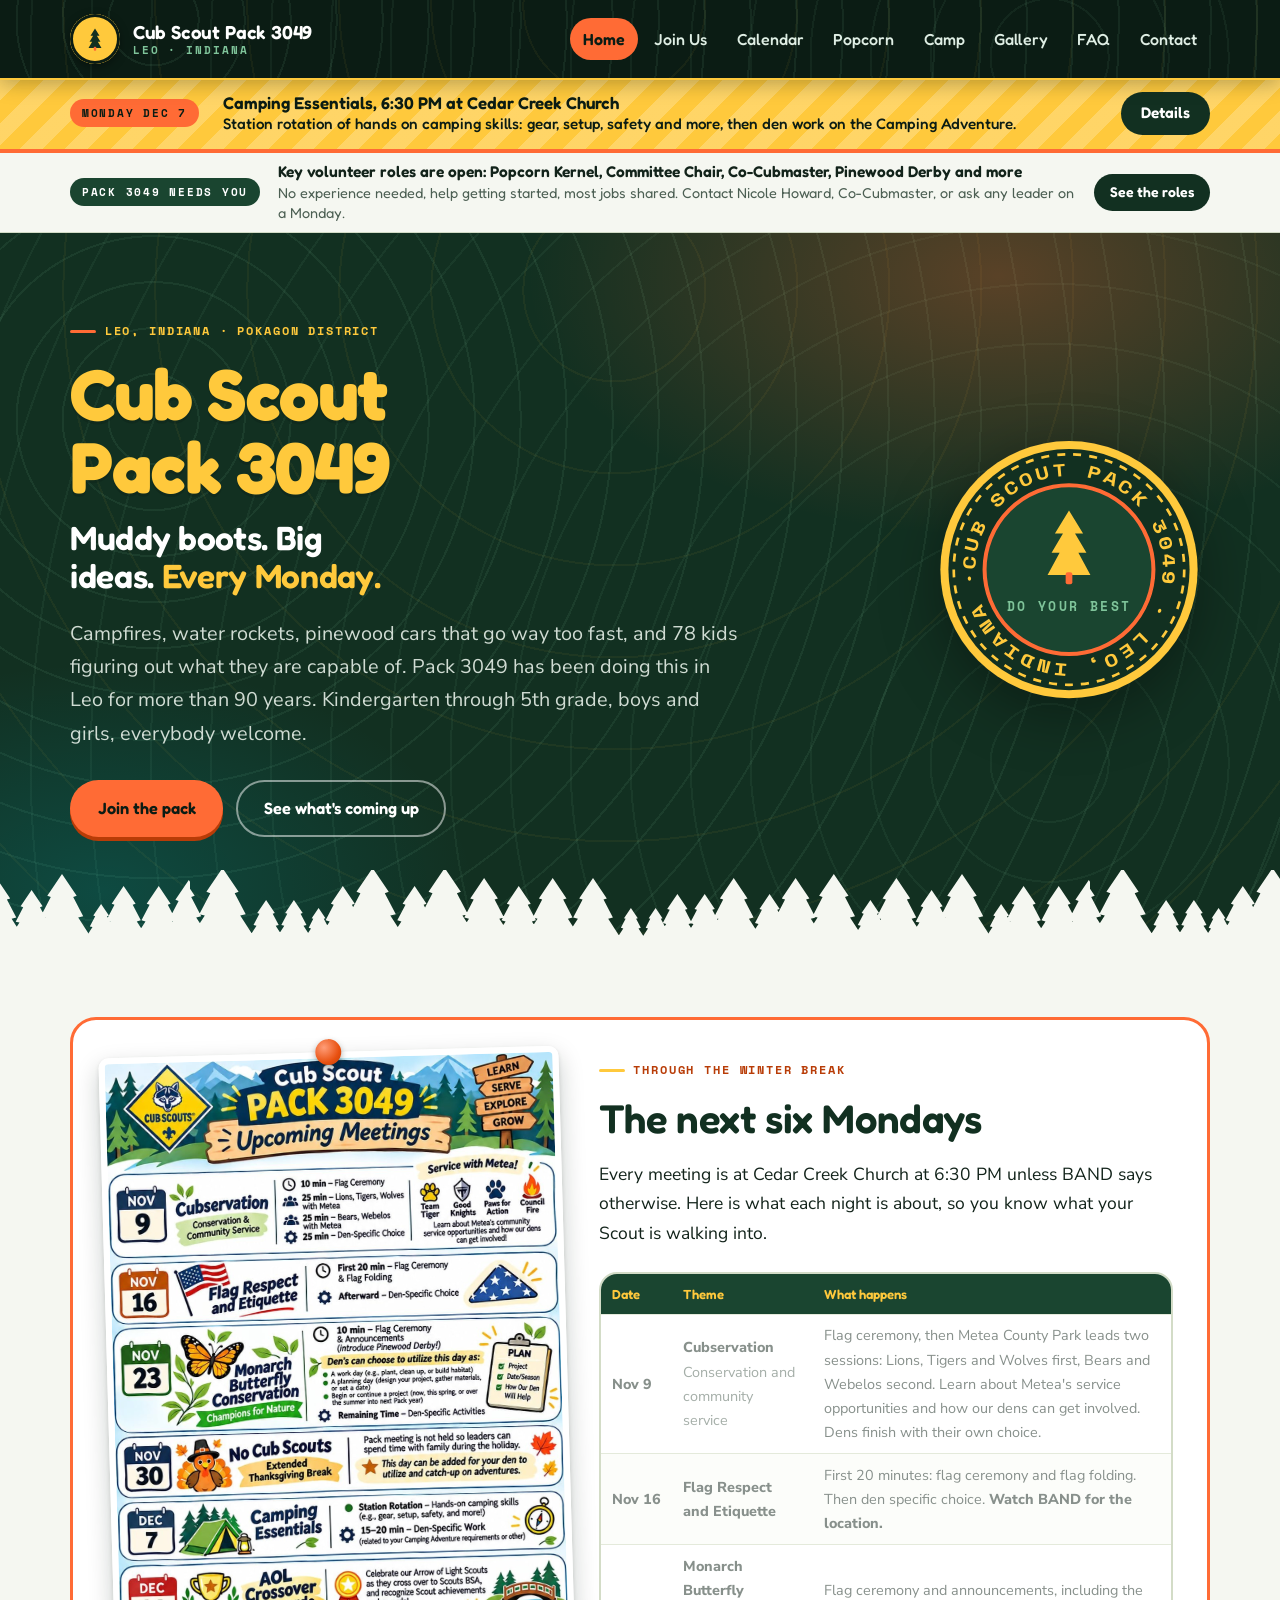
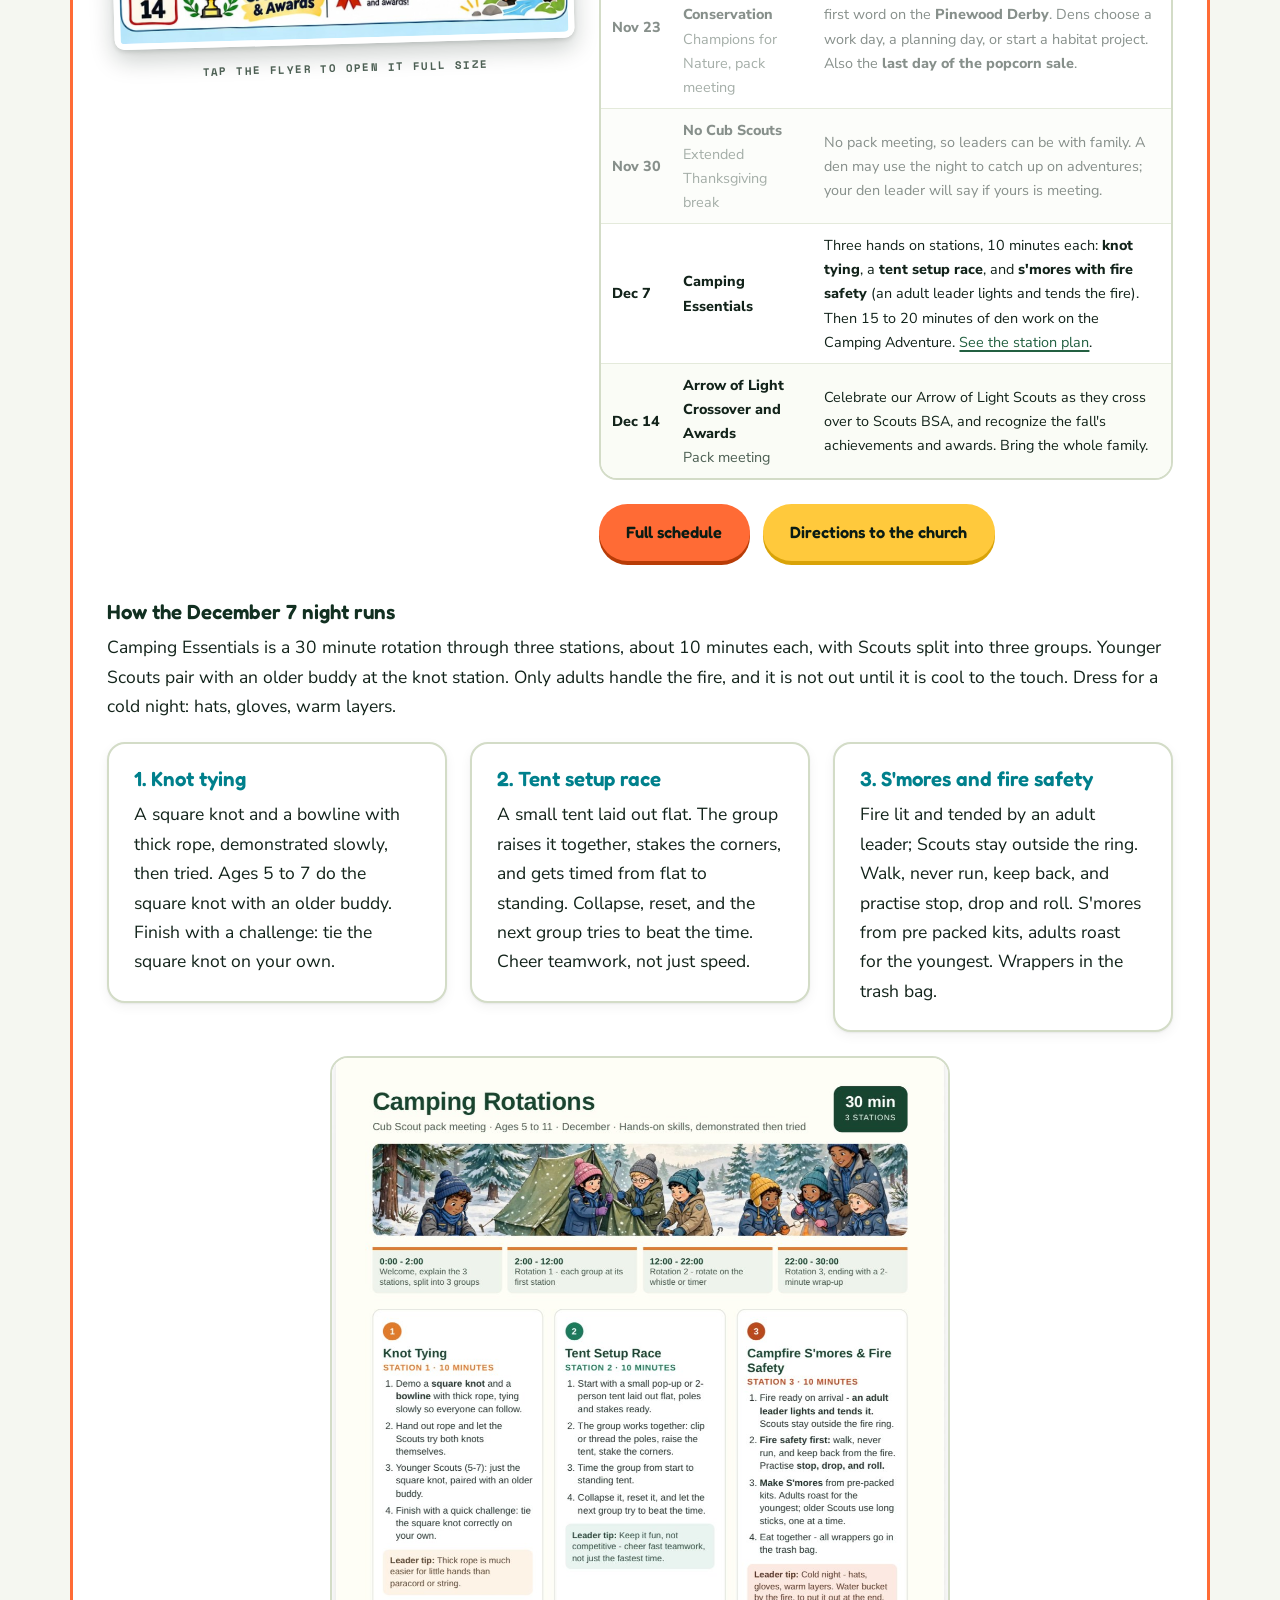
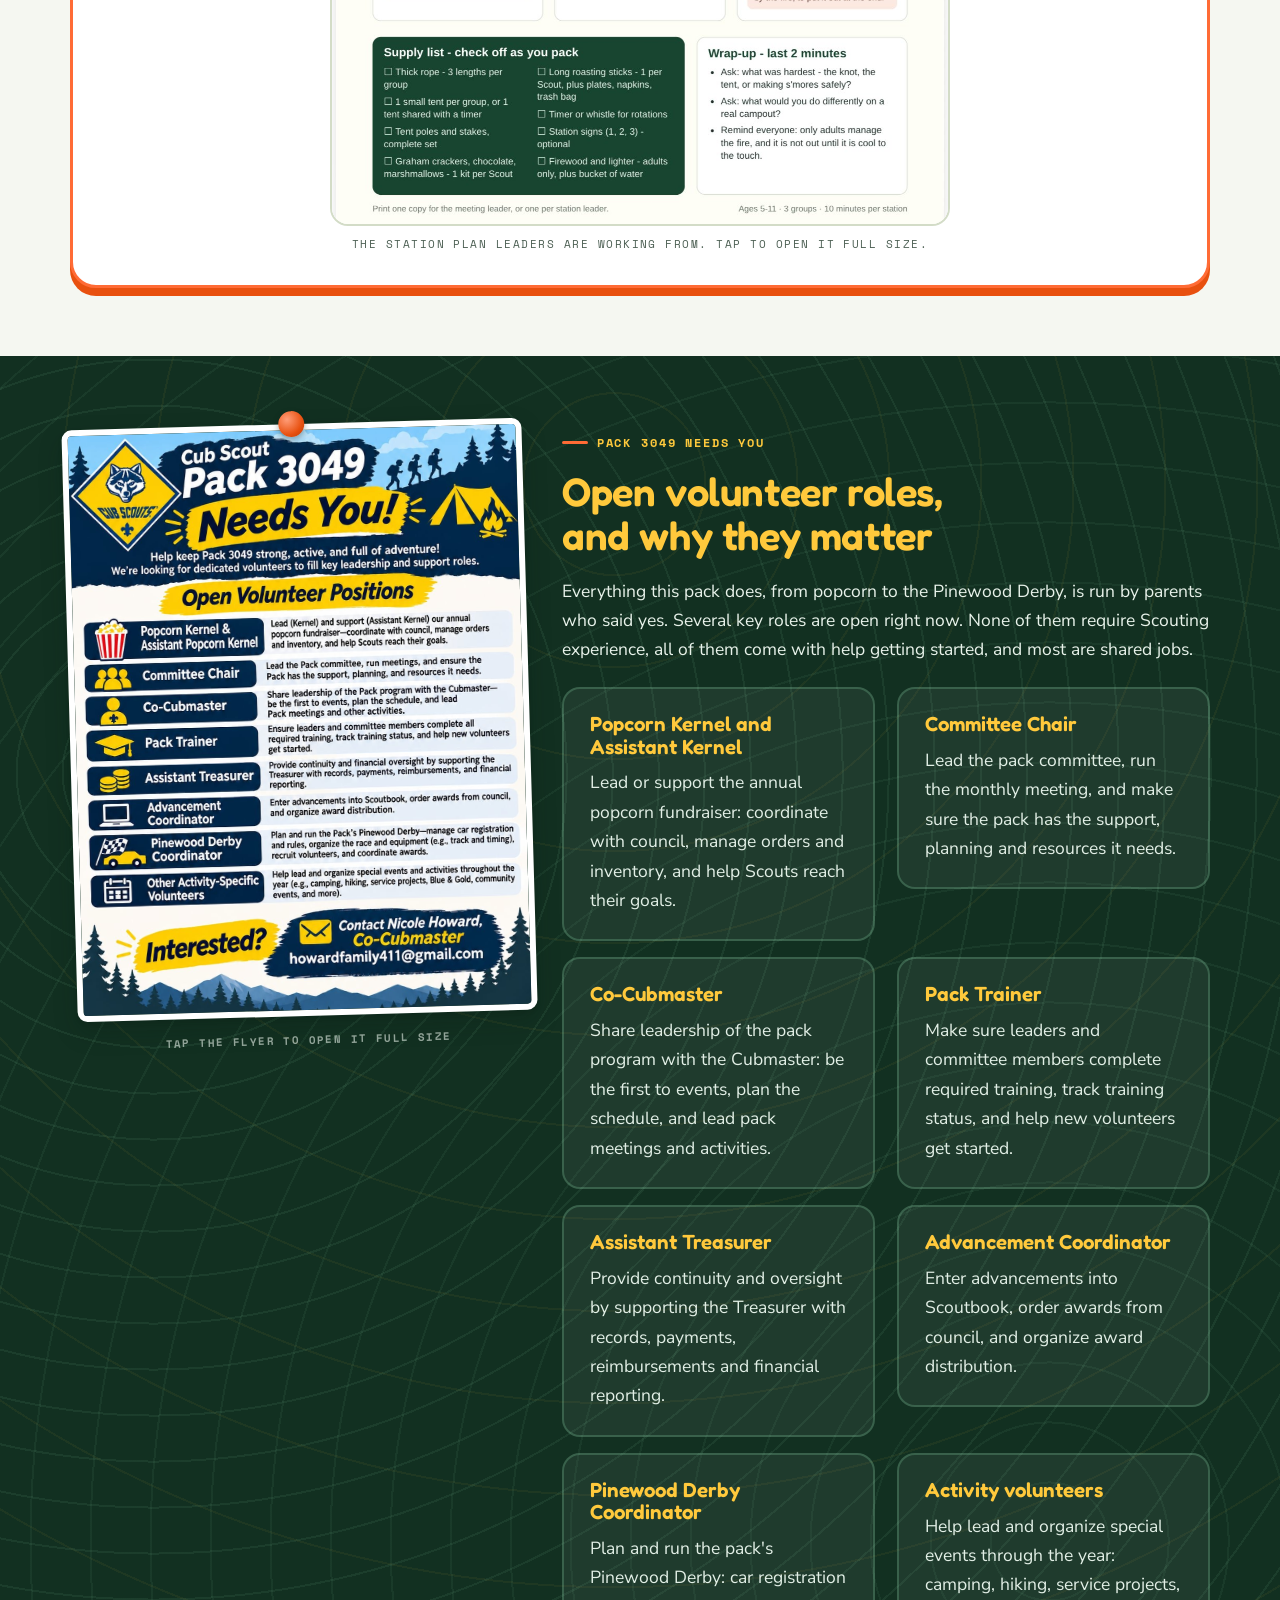
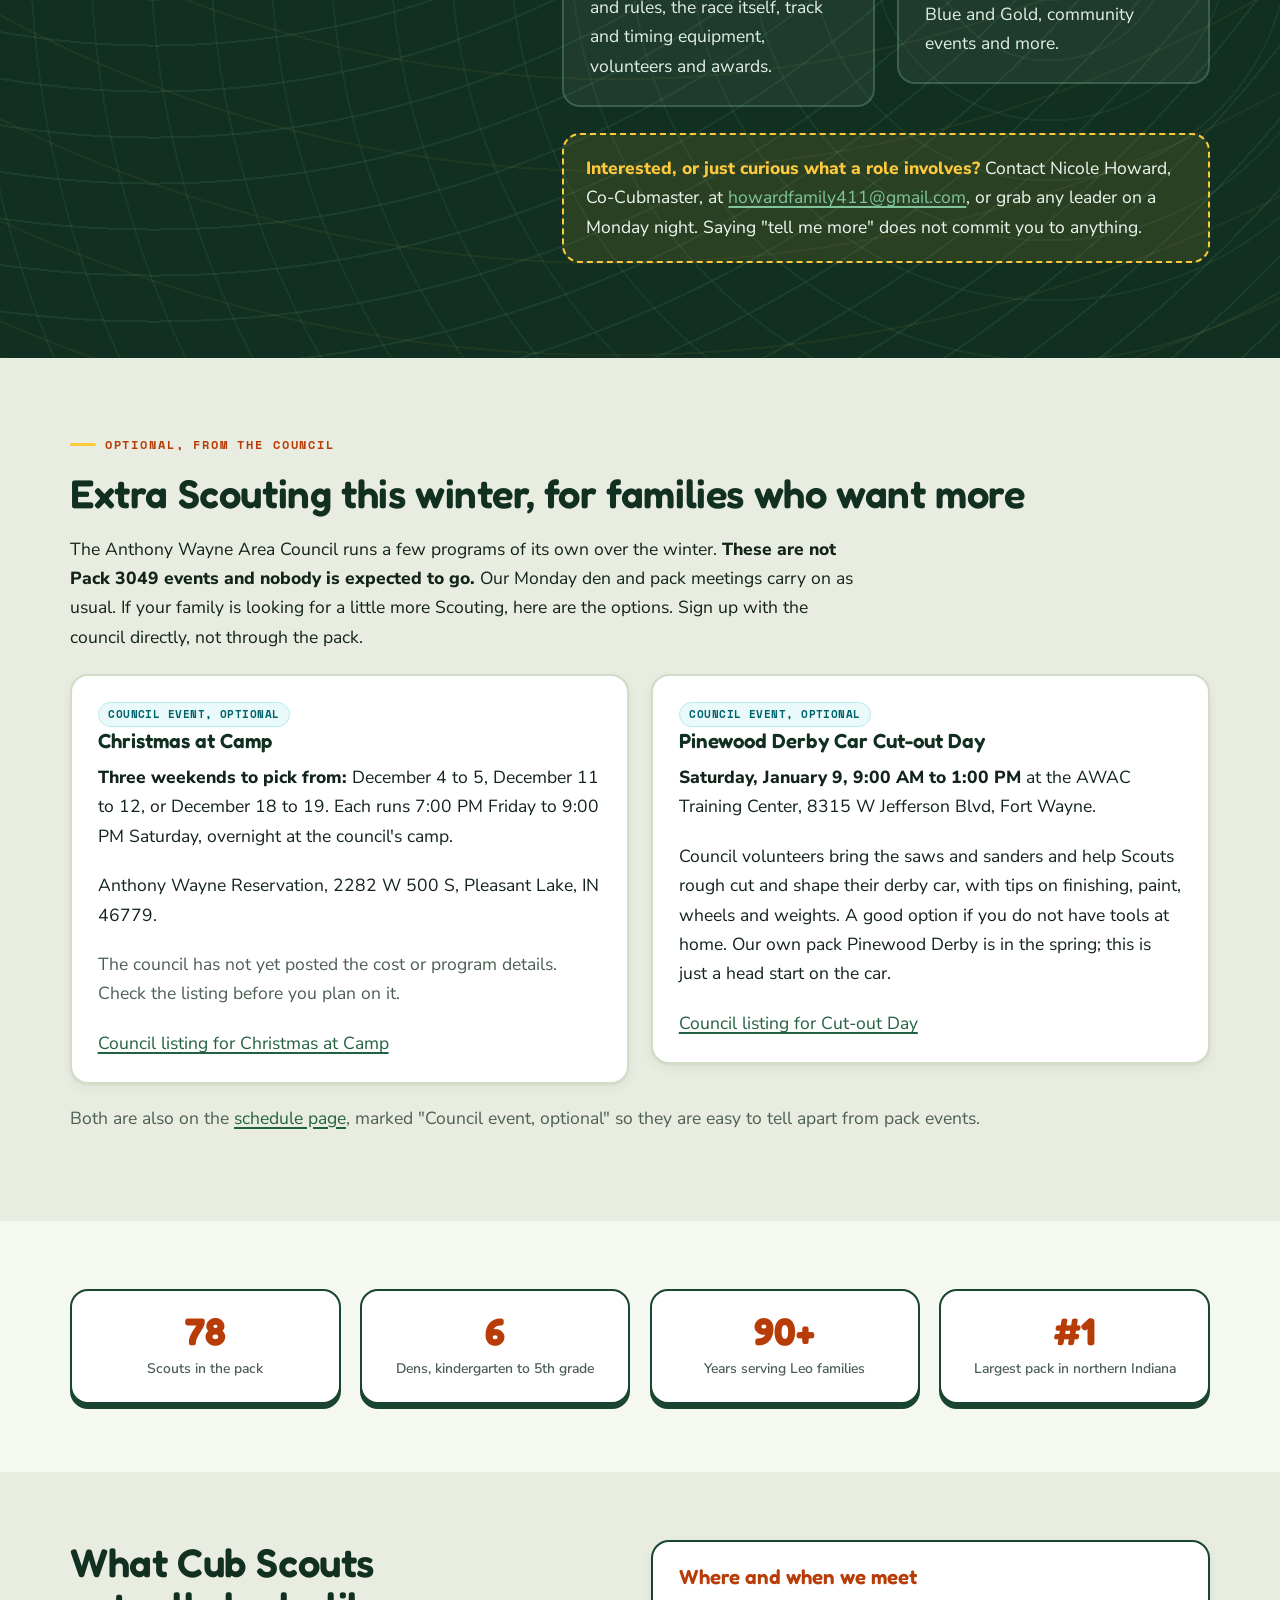
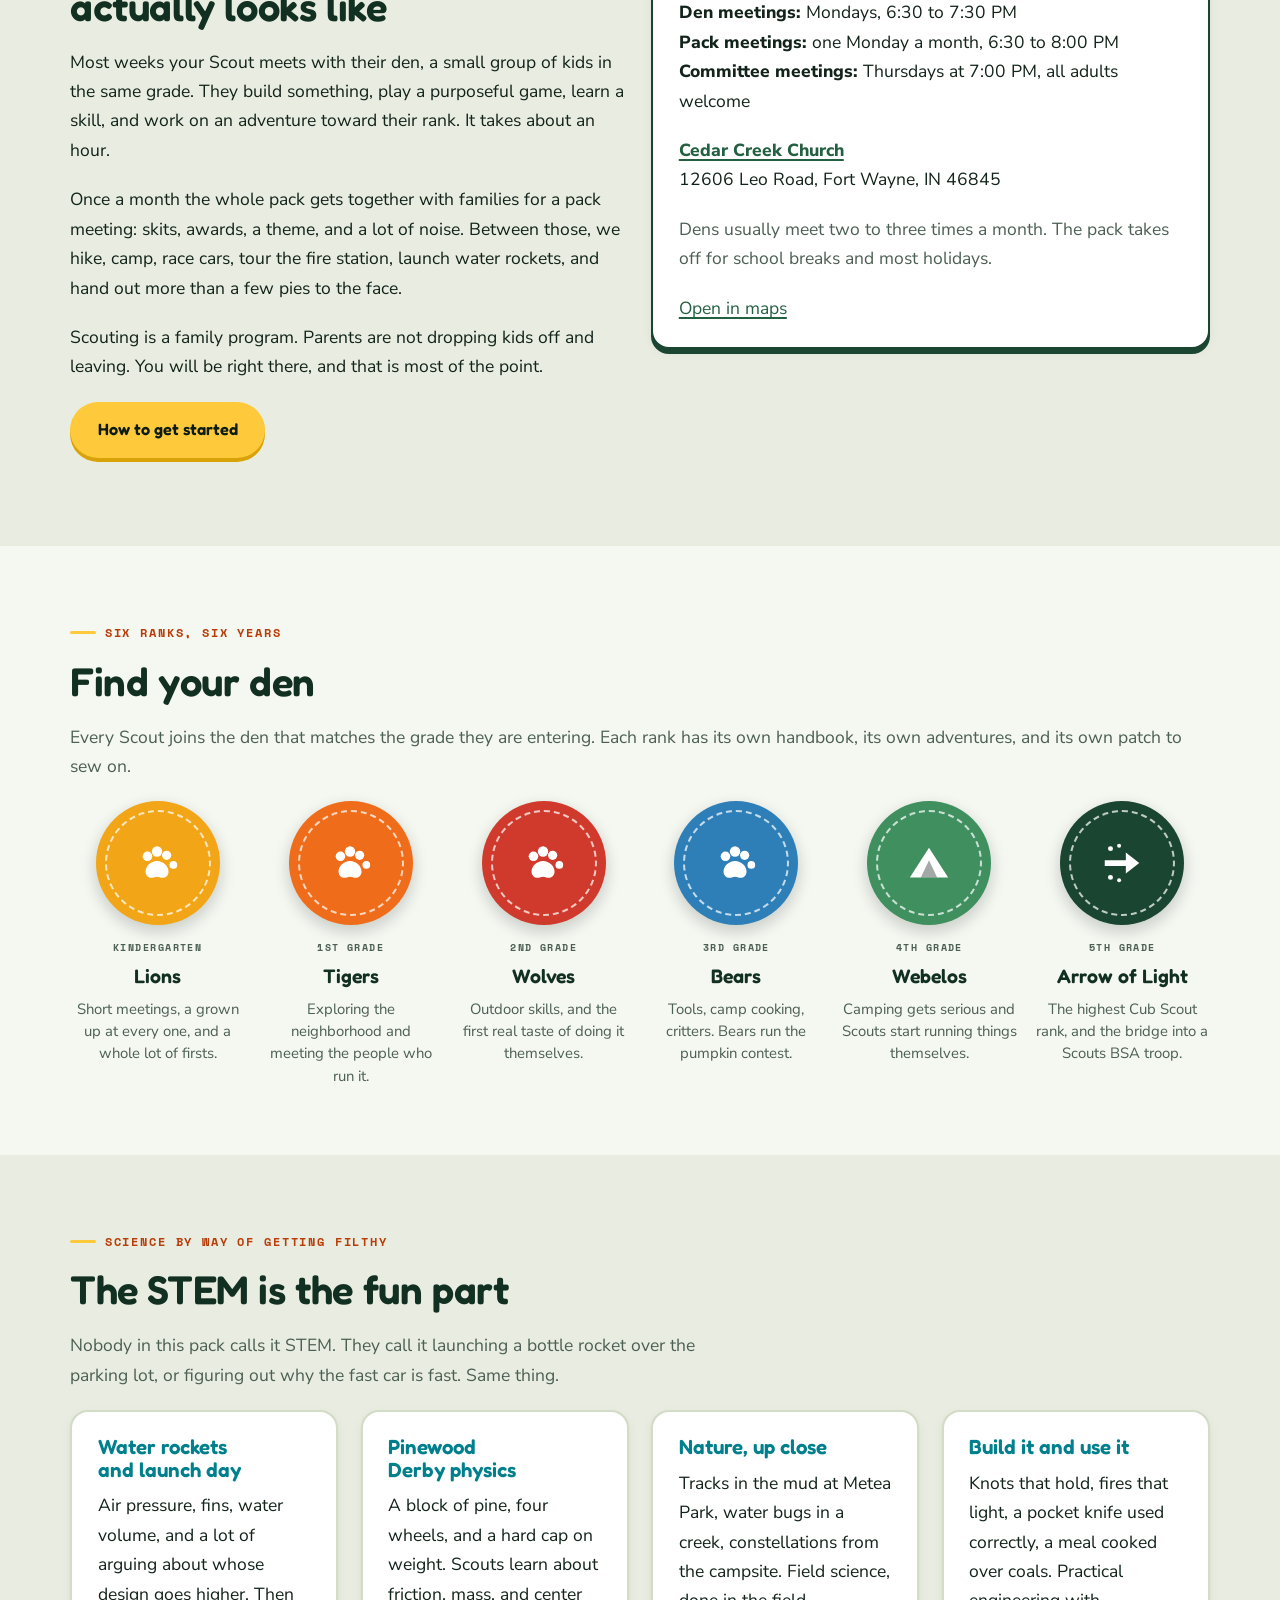
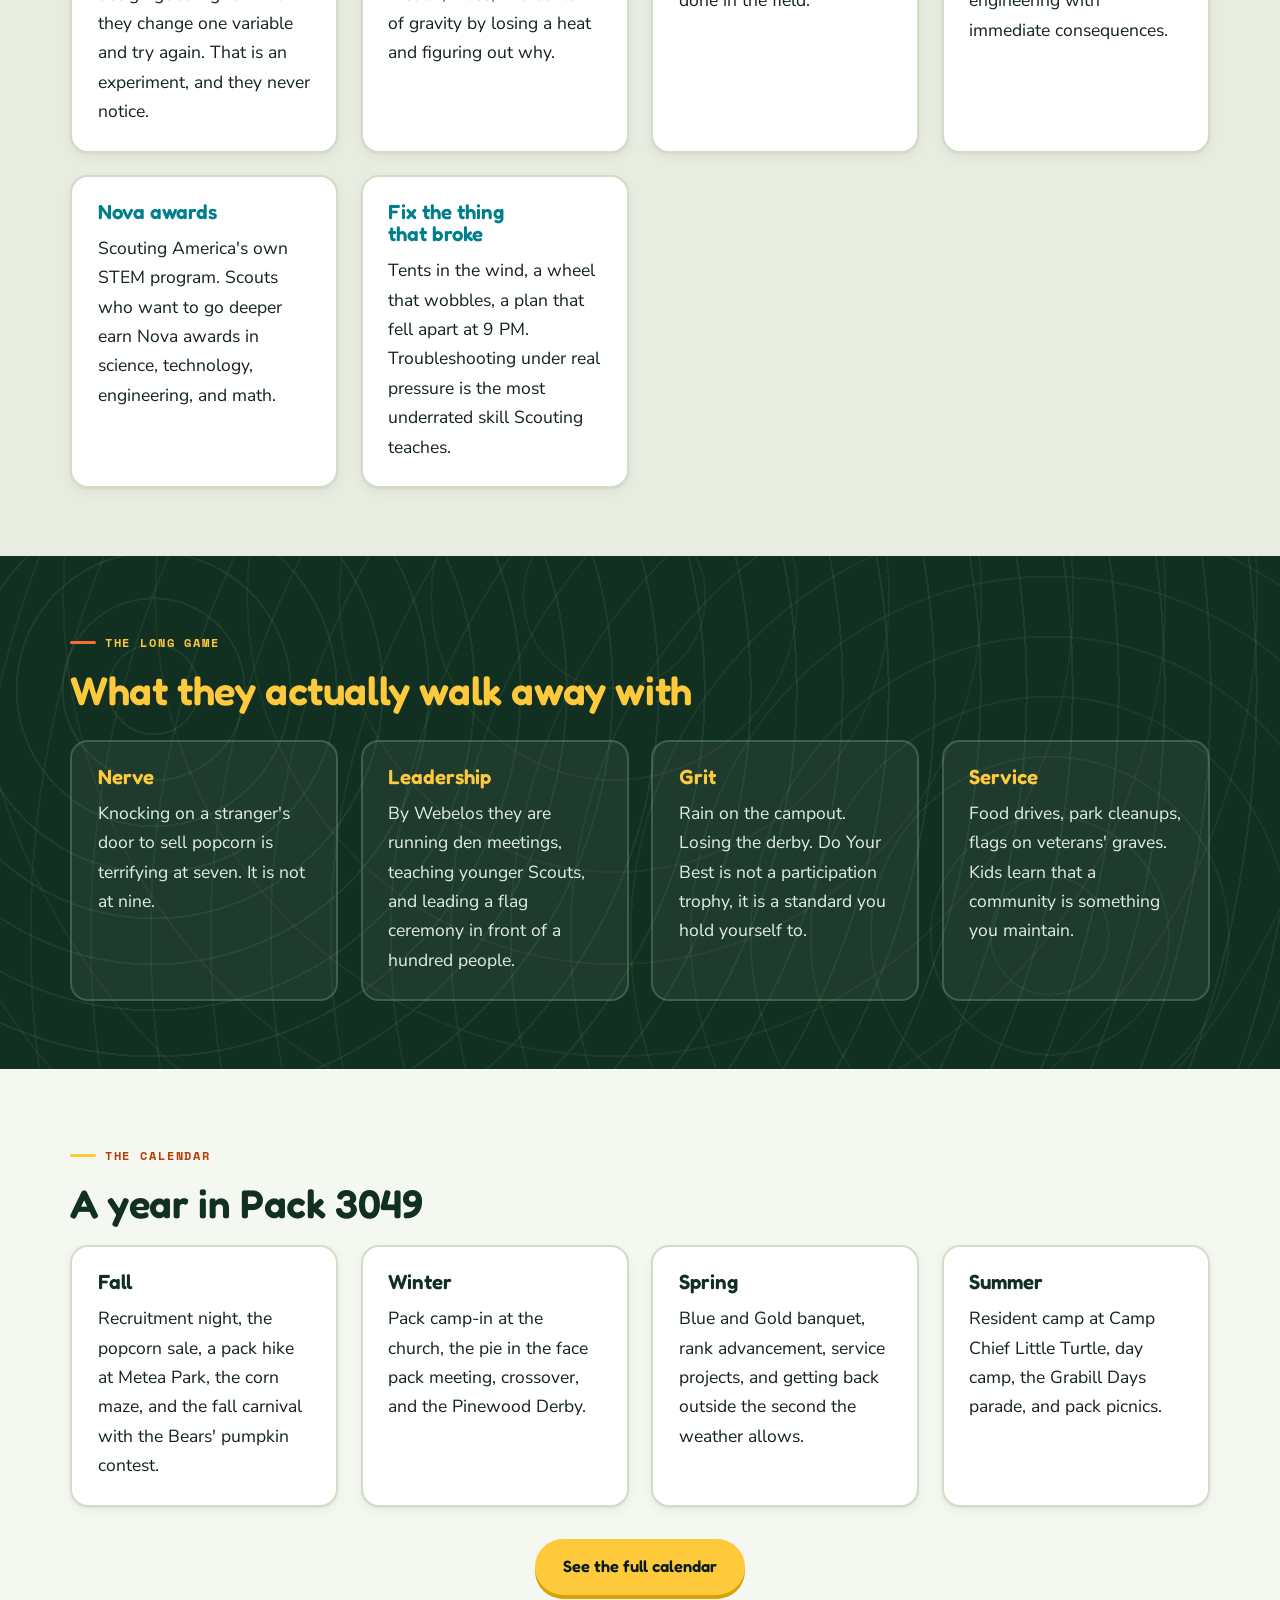
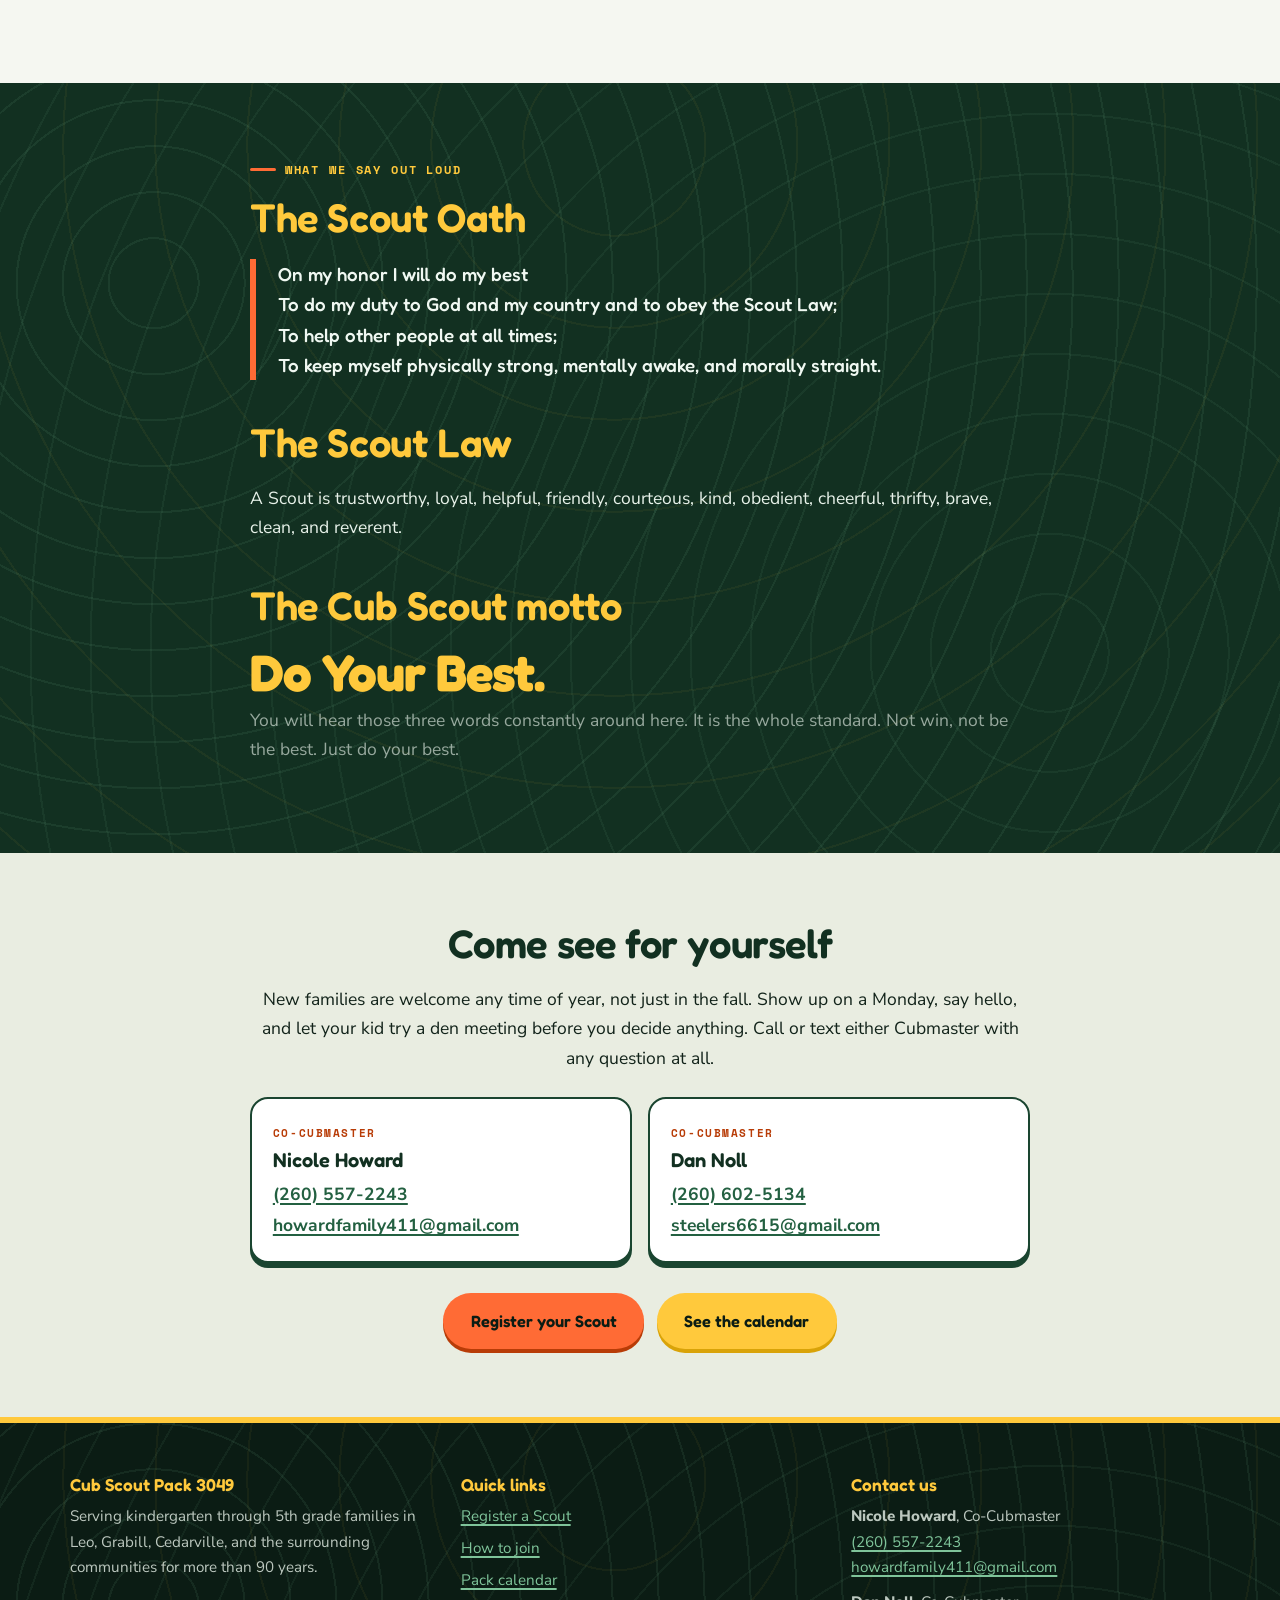
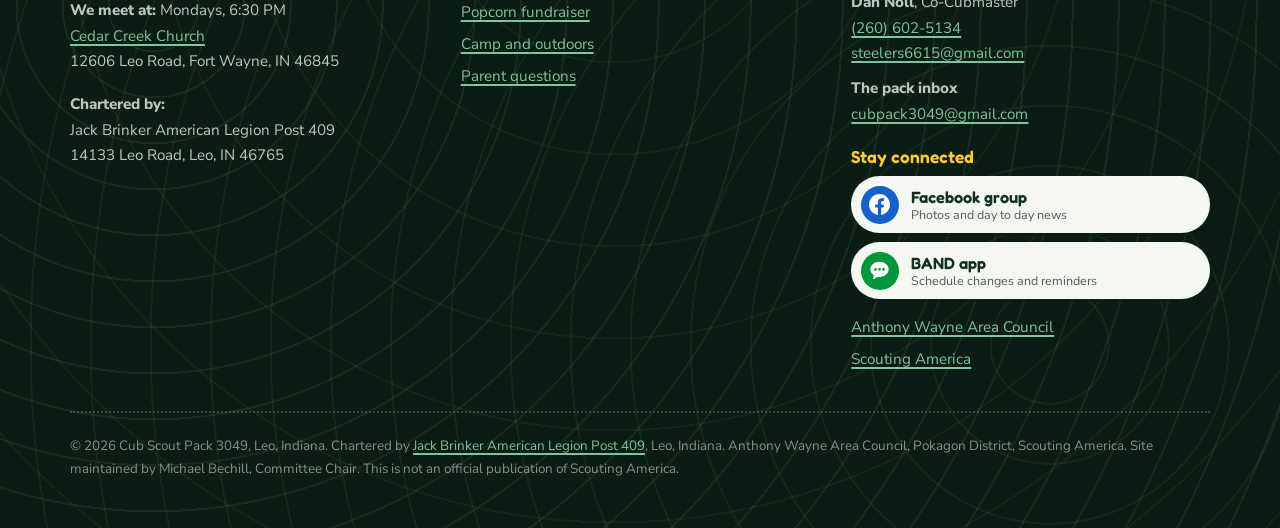
==== commit fcde9ec2: "Add files via upload" ====
--- a/index.html
+++ b/index.html
@@ -51,40 +51,67 @@
 
 <!-- Site wide announcement. It removes itself the day after data-until.
      To change or retire it early, edit BANNER near the top of build.py. -->
-<div class="eventbar" data-until="2026-09-27">
-  <div class="wrap">
-    <span class="eventbar__tag">Sept 25 to 27</span>
-    <p class="eventbar__text">Power Up with Scouting, this weekend
-      <span>The council's recruiting weekend at Power Up Action Park, Fort Wayne. $10 a person, and the
-      first 50 kids who join each day get a free six month park membership.</span></p>
-    <a class="eventbar__cta" href="https://scoutingevent.com/?OrgKey=BSA157&amp;calendarID=706339">Details and times</a>
+<div class="eventbar" data-until="2026-11-09">  <!-- This Monday: Cubservation -->
+  <div class="wrap">
+    <span class="eventbar__tag">Monday Nov 9</span>
+    <p class="eventbar__text">Cubservation with Metea County Park, 6:30 PM at Cedar Creek Church
+      <span>Conservation and community service night. Metea runs two sessions, younger dens first, then
+      Bears and Webelos. Popcorn swap as usual: bring back what is not selling, take what you need.</span></p>
+    <a class="eventbar__cta" href="index.html#meetings">The next six Mondays</a>
   </div>
 </div>
-<div class="eventbar" data-from="2026-09-28" data-until="2026-10-25">
-  <div class="wrap">
-    <span class="eventbar__tag">Oct 24 and 25</span>
-    <p class="eventbar__text">Fall Festival and free Cub camping at CCLT
-      <span>Games, archery, bounce houses and a silent auction on Saturday, then camp the night for free.
-      Free for every AWAC pack, ours included.</span></p>
-    <a class="eventbar__cta" href="index.html#fallfest">What to bring</a>
+<div class="eventbar" data-from="2026-11-10" data-until="2026-11-16">  <!-- This Monday: Flag Respect -->
+  <div class="wrap">
+    <span class="eventbar__tag">Monday Nov 16</span>
+    <p class="eventbar__text">Flag Respect and Etiquette, 6:30 PM. Watch BAND for the location.
+      <span>Flag ceremony and flag folding for the first 20 minutes, then den time. Popcorn swap as
+      usual, one week left in the sale.</span></p>
+    <a class="eventbar__cta" href="index.html#meetings">The next six Mondays</a>
   </div>
 </div>
-<div class="eventbar eventbar--quiet" data-until="2026-09-28">
-  <div class="wrap">
-    <span class="eventbar__tag">This Monday</span>
-    <p class="eventbar__text">Safety Day is at the church, not Safety Village
-      <span>Monday Sept 28, 6:30 to 7:30 PM at Cedar Creek Church. Bring a bike and a helmet, and bring
-      the finished Bobcat sheet. The fall hike on Oct 5 starts half an hour early, at 6:00.</span></p>
-    <a class="eventbar__cta" href="index.html#mondays">What changed</a>
+<div class="eventbar" data-from="2026-11-17" data-until="2026-11-23">  <!-- This Monday: pack meeting, last popcorn day -->
+  <div class="wrap">
+    <span class="eventbar__tag">Monday Nov 23</span>
+    <p class="eventbar__text">Pack meeting: Monarch Butterfly Conservation and the first word on the Pinewood Derby
+      <span>6:30 PM at Cedar Creek Church. Also the <strong>last day of the popcorn sale</strong>: final swap,
+      final turn-in, everything comes back tonight.</span></p>
+    <a class="eventbar__cta" href="index.html#meetings">The next six Mondays</a>
   </div>
 </div>
-<div class="eventbar eventbar--quiet" data-from="2026-09-29" data-until="2026-10-11">
-  <div class="wrap">
-    <span class="eventbar__tag">Popcorn</span>
-    <p class="eventbar__text">Mountain Munch is back Monday, Jalapeno Cheese is still out
-      <span>A Mountain Munch resupply arrives this week and will be at the Sept 28 meeting. Jalapeno Cheese
-      has no restock date. Everything else is in stock, resupply is weekly at the church.</span></p>
-    <a class="eventbar__cta" href="popcorn.html">How the sale works</a>
+<div class="eventbar eventbar--quiet" data-from="2026-11-24" data-until="2026-11-30">  <!-- Thanksgiving break -->
+  <div class="wrap">
+    <span class="eventbar__tag">Nov 30</span>
+    <p class="eventbar__text">No Cub Scouts Monday November 30, extended Thanksgiving break
+      <span>Next up is Camping Essentials on December 7. Your den leader will say if your den is using
+      the 30th to catch up.</span></p>
+    <a class="eventbar__cta" href="index.html#meetings">What is coming</a>
+  </div>
+</div>
+<div class="eventbar" data-from="2026-12-01" data-until="2026-12-07">  <!-- This Monday: Camping Essentials -->
+  <div class="wrap">
+    <span class="eventbar__tag">Monday Dec 7</span>
+    <p class="eventbar__text">Camping Essentials, 6:30 PM at Cedar Creek Church
+      <span>Station rotation of hands on camping skills: gear, setup, safety and more, then den work
+      on the Camping Adventure.</span></p>
+    <a class="eventbar__cta" href="index.html#meetings">Details</a>
+  </div>
+</div>
+<div class="eventbar" data-from="2026-12-08" data-until="2026-12-14">  <!-- This Monday: AOL crossover -->
+  <div class="wrap">
+    <span class="eventbar__tag">Monday Dec 14</span>
+    <p class="eventbar__text">Pack meeting: Arrow of Light crossover and awards, 6:30 PM
+      <span>Our oldest Scouts cross over to Scouts BSA and the fall's awards are handed out. Bring the
+      whole family and a camera.</span></p>
+    <a class="eventbar__cta" href="index.html#meetings">Details</a>
+  </div>
+</div>
+<div class="eventbar eventbar--quiet" data-until="2026-12-31">  <!-- Volunteer roles, through December -->
+  <div class="wrap">
+    <span class="eventbar__tag">Pack 3049 needs you</span>
+    <p class="eventbar__text">Key volunteer roles are open: Popcorn Kernel, Committee Chair, Co-Cubmaster, Pinewood Derby and more
+      <span>No experience needed, help getting started, most jobs shared. Contact Nicole Howard,
+      Co-Cubmaster, or ask any leader on a Monday.</span></p>
+    <a class="eventbar__cta" href="index.html#volunteer">See the roles</a>
   </div>
 </div>
 
@@ -121,91 +148,325 @@
   </svg>
 </section>
 
-<section class="section section--tint" data-until="2026-10-05">
-  <div class="wrap">
-    <div class="bigevent" id="mondays" data-until="2026-10-05">
-      <span class="eyebrow">Reminders for the next two weeks</span>
-      <h2>A location change, a time change, and a form to finish</h2>
-      <p class="lede" style="max-width:70ch">Three things for families before Monday. The first two changed
-         after the calendar went out.</p>
+<section class="section" id="meetings" data-until="2026-12-14">
+  <div class="wrap">
+    <div class="bigevent">
+      <div class="flyer">
+        <figure class="flyer__pin">
+          <a href="images/upcoming-meetings-2026-11.jpg">
+            <img src="images/upcoming-meetings-2026-11.jpg" width="1102" height="1427" loading="lazy" alt="Cub Scout Pack 3049 Upcoming Meetings flyer. Learn, serve, explore, grow. November 9: Cubservation, conservation and community service, with a 10 minute flag ceremony, 25 minutes for Lions, Tigers and Wolves with Metea, 25 minutes for Bears and Webelos with Metea, and 25 minutes of den specific choice; service with Metea, learn about Metea's community service opportunities and how our dens can get involved. November 16: Flag Respect and Etiquette, first 20 minutes flag ceremony and flag folding, afterward den specific choice. November 23: Monarch Butterfly Conservation, Champions for Nature, 10 minute flag ceremony and announcements introducing the Pinewood Derby; dens can use the day as a work day, a planning day, or to begin or continue a project; remaining time den specific. November 30: No Cub Scouts, extended Thanksgiving break; pack meeting is not held so leaders can spend time with family; this day can be added for your den to catch up on adventures. December 7: Camping Essentials, station rotation of hands on camping skills such as gear, setup and safety, then 15 to 20 minutes of den specific work. December 14: Arrow of Light Crossover and Awards, celebrate our Arrow of Light Scouts as they cross over to Scouts BSA and recognize Scout achievements and awards.">
+          </a>
+          <figcaption class="flyer__cap">Tap the flyer to open it full size</figcaption>
+        </figure>
+        <div>
+          <span class="eyebrow">Through the winter break</span>
+          <h2>The next six Mondays</h2>
+          <p class="lede">Every meeting is at Cedar Creek Church at 6:30 PM unless BAND says otherwise.
+             Here is what each night is about, so you know what your Scout is walking into.</p>
+
+          <div class="table-scroll">
+            <table class="rota rota--stack">
+              <caption class="visually-hidden">Upcoming Monday meetings, November 9 to December 14</caption>
+              <thead><tr><th scope="col">Date</th><th scope="col">Theme</th><th scope="col">What happens</th></tr></thead>
+              <tbody>
+                <tr data-date="2026-11-09"><td><strong>Nov 9</strong></td><td><strong>Cubservation</strong><br><span class="muted">Conservation and community service</span></td><td>Flag ceremony, then Metea County Park leads two sessions: Lions, Tigers and Wolves first, Bears and Webelos second. Learn about Metea's service opportunities and how our dens can get involved. Dens finish with their own choice.</td></tr>
+                <tr data-date="2026-11-16"><td><strong>Nov 16</strong></td><td><strong>Flag Respect and Etiquette</strong></td><td>First 20 minutes: flag ceremony and flag folding. Then den specific choice. <strong>Watch BAND for the location.</strong></td></tr>
+                <tr data-date="2026-11-23"><td><strong>Nov 23</strong></td><td><strong>Monarch Butterfly Conservation</strong><br><span class="muted">Champions for Nature, pack meeting</span></td><td>Flag ceremony and announcements, including the first word on the <strong>Pinewood Derby</strong>. Dens choose a work day, a planning day, or start a habitat project. Also the <strong>last day of the popcorn sale</strong>.</td></tr>
+                <tr data-date="2026-11-30"><td><strong>Nov 30</strong></td><td><strong>No Cub Scouts</strong><br><span class="muted">Extended Thanksgiving break</span></td><td>No pack meeting, so leaders can be with family. A den may use the night to catch up on adventures; your den leader will say if yours is meeting.</td></tr>
+                <tr data-date="2026-12-07"><td><strong>Dec 7</strong></td><td><strong>Camping Essentials</strong></td><td>Three hands on stations, 10 minutes each: <strong>knot tying</strong>, a <strong>tent setup race</strong>, and <strong>s'mores with fire safety</strong> (an adult leader lights and tends the fire). Then 15 to 20 minutes of den work on the Camping Adventure. <a href="#camping-plan">See the station plan</a>.</td></tr>
+                <tr data-date="2026-12-14"><td><strong>Dec 14</strong></td><td><strong>Arrow of Light Crossover and Awards</strong><br><span class="muted">Pack meeting</span></td><td>Celebrate our Arrow of Light Scouts as they cross over to Scouts BSA, and recognize the fall's achievements and awards. Bring the whole family.</td></tr>
+              </tbody>
+            </table>
+          </div>
+
+          <div class="btn-row" style="margin-top:1.4rem">
+            <a class="btn btn--primary" href="calendar.html">Full schedule</a>
+            <a class="btn btn--solid" href="https://maps.google.com/?q=12606+Leo+Rd,+Fort+Wayne,+IN+46845">Directions to the church</a>
+          </div>
+        </div>
+      </div>
+
+      <div id="camping-plan" data-until="2026-12-07" style="margin-top:2.5rem">
+        <h3>How the December 7 night runs</h3>
+        <p>Camping Essentials is a 30 minute rotation through three stations, about 10 minutes each, with Scouts
+           split into three groups. Younger Scouts pair with an older buddy at the knot station. Only adults handle
+           the fire, and it is not out until it is cool to the touch. Dress for a cold night: hats, gloves, warm layers.</p>
+        <div class="grid grid--3" style="align-items:start">
+          <div class="card card--stem"><h3>1. Knot tying</h3><p>A square knot and a bowline with thick rope, demonstrated slowly, then tried. Ages 5 to 7 do the square knot with an older buddy. Finish with a challenge: tie the square knot on your own.</p></div>
+          <div class="card card--stem"><h3>2. Tent setup race</h3><p>A small tent laid out flat. The group raises it together, stakes the corners, and gets timed from flat to standing. Collapse, reset, and the next group tries to beat the time. Cheer teamwork, not just speed.</p></div>
+          <div class="card card--stem"><h3>3. S'mores and fire safety</h3><p>Fire lit and tended by an adult leader; Scouts stay outside the ring. Walk, never run, keep back, and practise stop, drop and roll. S'mores from pre packed kits, adults roast for the youngest. Wrappers in the trash bag.</p></div>
+        </div>
+        <figure class="widebill" style="max-width:620px;margin-left:auto;margin-right:auto">
+          <a href="images/camping-rotations-2026-12-07.jpg">
+            <img src="images/camping-rotations-2026-12-07.jpg" width="1179" height="1466" loading="lazy" alt="Camping Rotations plan for the Cub Scout pack meeting, ages 5 to 11, December, 30 minutes across 3 stations. Timeline: 0 to 2 minutes welcome, explain the 3 stations and split into 3 groups; 2 to 12 rotation 1, each group at its first station; 12 to 22 rotation 2, rotate on the whistle or timer; 22 to 30 rotation 3, ending with a 2 minute wrap up. Station 1, Knot Tying, 10 minutes: demo a square knot and a bowline with thick rope, hand out rope and let Scouts try both, younger Scouts ages 5 to 7 do just the square knot paired with an older buddy, finish with a challenge to tie the square knot correctly on your own; leader tip, thick rope is much easier for little hands than paracord or string. Station 2, Tent Setup Race: start with a small pop up or 2 person tent laid out flat, the group clips or threads the poles, raises the tent and stakes the corners, time the group from start to standing tent, collapse, reset and let the next group try to beat the time; leader tip, keep it fun not competitive, cheer fast teamwork. Station 3, Campfire S'mores and Fire Safety: fire ready on arrival and an adult leader lights and tends it, Scouts stay outside the fire ring; fire safety first, walk never run, keep back, practise stop drop and roll; make s'mores from pre packed kits, adults roast for the youngest, older Scouts use long sticks one at a time; eat together and all wrappers go in the trash bag; leader tip, cold night, hats, gloves, warm layers, water bucket by the fire to put it out at the end. Supply list: thick rope, 3 lengths per group; 1 small tent per group or 1 tent shared with a timer; tent poles and stakes, complete set; graham crackers, chocolate, marshmallows, 1 kit per Scout; long roasting sticks, 1 per Scout, plus plates, napkins, trash bag; timer or whistle; station signs optional; firewood and lighter, adults only, plus bucket of water. Wrap up, last 2 minutes: ask what was hardest, ask what you would do differently on a real campout, remind everyone only adults manage the fire and it is not out until it is cool to the touch.">
+          </a>
+          <figcaption>The station plan leaders are working from. Tap to open it full size.</figcaption>
+        </figure>
+      </div>
+    </div>
+  </div>
+</section>
+
+<section class="section section--pine" id="volunteer" data-until="2026-12-31">
+  <div class="wrap">
+    <div class="flyer">
+      <figure class="flyer__pin">
+        <a href="images/volunteer-roles-2026.jpg">
+          <img src="images/volunteer-roles-2026.jpg" width="1102" height="1427" loading="lazy" alt="Cub Scout Pack 3049 Needs You flyer. Help keep Pack 3049 strong, active and full of adventure. We are looking for dedicated volunteers to fill key leadership and support roles. Open volunteer positions: Popcorn Kernel and Assistant Popcorn Kernel, lead and support our annual popcorn fundraiser, coordinate with council, manage orders and inventory, and help Scouts reach their goals. Committee Chair, lead the pack committee, run meetings, and ensure the pack has the support, planning and resources it needs. Co-Cubmaster, share leadership of the pack program with the Cubmaster, be the first to events, plan the schedule, and lead pack meetings and other activities. Pack Trainer, ensure leaders and committee members complete all required training, track training status, and help new volunteers get started. Assistant Treasurer, provide continuity and financial oversight by supporting the Treasurer with records, payments, reimbursements and financial reporting. Advancement Coordinator, enter advancements into Scoutbook, order awards from council, and organize award distribution. Pinewood Derby Coordinator, plan and run the pack's Pinewood Derby, manage car registration and rules, organize the race and equipment such as track and timing, recruit volunteers, and coordinate awards. Other activity specific volunteers, help lead and organize special events and activities throughout the year such as camping, hiking, service projects, Blue and Gold, community events and more. Interested? Contact Nicole Howard, Co-Cubmaster, howardfamily411@gmail.com.">
+        </a>
+        <figcaption class="flyer__cap">Tap the flyer to open it full size</figcaption>
+      </figure>
+      <div>
+        <span class="eyebrow">Pack 3049 needs you</span>
+        <h2>Open volunteer roles, and why they matter</h2>
+        <p class="lede">Everything this pack does, from popcorn to the Pinewood Derby, is run by parents who
+           said yes. Several key roles are open right now. None of them require Scouting experience, all of
+           them come with help getting started, and most are shared jobs.</p>
+
+        <div class="grid grid--2" style="align-items:start;gap:1rem 1.4rem;margin-top:1.4rem">
+          <div class="card card--stem">
+            <h3>Popcorn Kernel and Assistant Kernel</h3>
+            <p>Lead or support the annual popcorn fundraiser: coordinate with council, manage orders and inventory, and help Scouts reach their goals.</p>
+          </div>
+          <div class="card card--stem">
+            <h3>Committee Chair</h3>
+            <p>Lead the pack committee, run the monthly meeting, and make sure the pack has the support, planning and resources it needs.</p>
+          </div>
+          <div class="card card--stem">
+            <h3>Co-Cubmaster</h3>
+            <p>Share leadership of the pack program with the Cubmaster: be the first to events, plan the schedule, and lead pack meetings and activities.</p>
+          </div>
+          <div class="card card--stem">
+            <h3>Pack Trainer</h3>
+            <p>Make sure leaders and committee members complete required training, track training status, and help new volunteers get started.</p>
+          </div>
+          <div class="card card--stem">
+            <h3>Assistant Treasurer</h3>
+            <p>Provide continuity and oversight by supporting the Treasurer with records, payments, reimbursements and financial reporting.</p>
+          </div>
+          <div class="card card--stem">
+            <h3>Advancement Coordinator</h3>
+            <p>Enter advancements into Scoutbook, order awards from council, and organize award distribution.</p>
+          </div>
+          <div class="card card--stem">
+            <h3>Pinewood Derby Coordinator</h3>
+            <p>Plan and run the pack's Pinewood Derby: car registration and rules, the race itself, track and timing equipment, volunteers and awards.</p>
+          </div>
+          <div class="card card--stem">
+            <h3>Activity volunteers</h3>
+            <p>Help lead and organize special events through the year: camping, hiking, service projects, Blue and Gold, community events and more.</p>
+          </div>
+        </div>
+
+        <div class="callout" style="margin-top:1.6rem">
+          <p><strong>Interested, or just curious what a role involves?</strong> Contact Nicole Howard, Co-Cubmaster, at
+             <a href="mailto:howardfamily411@gmail.com">howardfamily411@gmail.com</a>, or grab any leader on a Monday night.
+             Saying "tell me more" does not commit you to anything.</p>
+        </div>
+      </div>
+    </div>
+  </div>
+</section>
+
+<section class="section section--tint" data-until="2026-10-26">
+  <div class="wrap">
+    <div class="bigevent" id="fallevent" data-until="2026-10-26">
+      <span class="eyebrow">Monday October 26, instead of the usual pack meeting</span>
+      <h2>Family Fall Event at Cedar Creek Produce</h2>
+      <p class="lede" style="max-width:70ch">The October pack meeting moves to the farm. Pumpkins, hay,
+         dinner from the concession stand, and the whole family is invited. Come any time between 5:30
+         and 7:30, stay as long as you like.</p>
 
       <div class="grid grid--2" style="align-items:start;margin-top:1.5rem">
         <div>
-          <div class="alert">
-            <p><strong>Safety Day and the bike rodeo are no longer at Safety Village.</strong> They could
-               not host us this year because of internal changes on their end. We are holding it at the
-               church instead.</p>
-          </div>
           <div class="bigevent__meta">
-            <div><span class="k">Monday Sept 28</span><span class="v">6:30 to 7:30 PM<small>Safety Day and bike rodeo</small></span></div>
-            <div><span class="k">Now at</span><span class="v">Cedar Creek Church<small>12606 Leo Road, Fort Wayne. Our normal meeting place.</small></span></div>
-          </div>
+            <div><span class="k">When</span><span class="v">5:30 to 7:30 PM<small>Show up any time in that window. Not a sit down start.</small></span></div>
+            <div><span class="k">Where</span><span class="v">Cedar Creek Produce<small>11709 Clay Street, Leo, IN 46765</small></span></div>
+            <div><span class="k">Who</span><span class="v">Pack and family members<small>Bring the whole family. This one is not open to the public.</small></span></div>
+            <div><span class="k">Bring</span><span class="v">Money for dinner<small>Concessions are cash and carry, see the menu</small></span></div>
+          </div>
+          <div class="alert" style="margin-top:1.4rem">
+            <p><strong>Different time, different place.</strong> This is 5:30, not 6:30, and it is at the
+               farm on Clay Street, not the church. It replaces the October 26 pack meeting.</p>
+          </div>
+          <div class="btn-row" style="margin-top:1.2rem">
+            <a class="btn btn--primary" href="https://maps.google.com/?q=11709+Clay+St,+Leo,+IN+46765">Get directions</a>
+          </div>
+        </div>
+        <div>
+          <h3 style="margin-top:0">Dinner and concessions</h3>
+          <div class="table-scroll" style="margin-top:.8rem">
+            <table class="rota">
+              <thead><tr><th>Item</th><th>Price</th></tr></thead>
+              <tbody>
+                <tr><td>Hot dog</td><td>$3.00</td></tr>
+                <tr><td>Chili dog</td><td>$4.00</td></tr>
+                <tr><td>Bowl of chili</td><td>$4.00</td></tr>
+                <tr><td>Walking taco</td><td>$3.50</td></tr>
+                <tr><td>Pumpkin muffin</td><td>$2.00</td></tr>
+                <tr><td>Popcorn</td><td>$1.00</td></tr>
+                <tr><td>Chips</td><td>$1.00</td></tr>
+                <tr><td>Drinks</td><td>$1.00</td></tr>
+              </tbody>
+            </table>
+          </div>
+          <p class="muted" style="margin-top:.9rem"><strong>Allergy note.</strong> The chili and the pumpkin
+             muffins are home made by a pack family, not commercially produced. The chili contains beef,
+             onion, pinto and red beans, tomato, beef broth, <strong>honey</strong> and spices. The muffins
+             contain flour, sugar, squash, oil, <strong>eggs</strong>, cinnamon, nutmeg, allspice, baking soda
+             and salt. Honey means the chili is not for children under one year old.</p>
+        </div>
+      </div>
+
+      <div class="grid grid--2" style="margin-top:2rem;align-items:start">
+        <figure class="widebill" style="margin:0">
+          <a href="images/family-fall-event-2026-10-26.jpg">
+            <img src="images/family-fall-event-2026-10-26.jpg" width="1024" height="1536" loading="lazy" alt="Pack 3049 Family Fall Event at Cedar Creek Produce, 11709 Clay Street, Leo, Indiana 46765. Monday October 26, 5:30 to 7:30 PM, show up any time in that time frame. Bring the family. The event is for pack and family members only. There will be dinner and concessions, so bring money.">
+          </a>
+          <figcaption>The flyer</figcaption>
+        </figure>
+        <figure class="widebill" style="margin:0">
+          <a href="images/family-fall-event-concessions-2026.jpg">
+            <img src="images/family-fall-event-concessions-2026.jpg" width="1035" height="1600" loading="lazy" alt="Concessions menu. Hot dog 3 dollars, chili dog 4 dollars, bowl of chili 4 dollars, walking taco 3 dollars 50, pumpkin muffin 2 dollars, popcorn 1 dollar, chips 1 dollar, drinks 1 dollar. Notice: the pumpkin muffins and chili are home produced and processed and the production area has not been inspected by the state department of health, not for resale. Pumpkin muffins contain flour, sugar, squash, oil, eggs, water, cinnamon, nutmeg, allspice, baking soda, salt. Chili contains beef, onion, pinto beans, red beans, tomato, beef broth, honey, spices.">
+          </a>
+          <figcaption>The menu</figcaption>
+        </figure>
+      </div>
+
+      <div class="btn-row" style="margin-top:1.5rem">
+        <a class="btn btn--solid" href="calendar.html">See the full calendar</a>
+      </div>
+    </div>
+  </div>
+</section>
+
+<section class="section" id="popcorn-update" data-until="2026-11-23">
+  <div class="wrap">
+    <div class="bigevent" data-until="2026-11-23">
+      <span class="eyebrow">Popcorn update, October 18</span>
+      <h2>$42,000 sold, five weekends to go, and one thing we have not explained well</h2>
+      <p class="lede" style="max-width:70ch">Our Scouts have put in real work and it shows. Here is where the
+         sale stands and what to do at the next few Monday meetings.</p>
+
+      <div class="grid grid--2" style="align-items:start;margin-top:1.5rem">
+        <div>
+          <h3 style="margin-top:0">Every Monday is a swap, not a pickup</h3>
+          <p>Every Monday of the sale is a two way exchange. Bring back what is not selling, take what you
+             actually need for the week ahead. Product in, product out, every week, all the way to the end.</p>
+          <p>Nobody needs a month of inventory in their garage. Take what you can move this weekend, bring the
+             rest back Monday, pick up something different if that is what people are buying. Families who
+             swap every week sell more and carry far less risk than families holding the same boxes since
+             September. This is how the sale is meant to run.</p>
+
+          <div class="alert" data-until="2026-10-19">
+            <p><strong>Tonight, Monday October 19, is the important one.</strong> It is the last Monday
+               unsold popcorn can go back to the council. After this week, anything returned belongs to the
+               pack and we pay for it, which takes money away from camp, awards and activities. If you are
+               holding popcorn you are not going to sell, bring it tonight.</p>
+            <p>If you have October 23 on your calendar, that is the council's deadline on their end, and it
+               is why everything has to be in hand tonight.</p>
+          </div>
+
+          <h3>So what should you bring?</h3>
           <ul class="checklist checklist--yes">
-            <li>Bring a <strong>bike and a helmet</strong></li>
-            <li>The <strong>Leo-Grabill firefighters</strong> are coming, truck and all</li>
+            <li><strong>Still selling?</strong> Keep what you are working and swap out what is not moving.
+                There are five more weekends. Do not send back product you are going to sell.</li>
+            <li><strong>Done selling?</strong> Bring back what is unopened and in good condition. Not all
+                of it, only what you honestly are not going to move.</li>
           </ul>
-        </div>
-        <div>
-          <div class="callout">
-            <p><strong>The fall hike starts half an hour early.</strong> Monday October 5 runs
-               <strong>6:00 to 7:00 PM</strong>, not 6:30. Get there for 6:00 or you will miss the start.</p>
-          </div>
+          <p>The sale runs through <strong>Monday, November 23</strong>, the Monday of Thanksgiving week.
+             There is still a month of selling, so there is no reason to wrap up early.</p>
+        </div>
+
+        <div>
+          <h3 style="margin-top:0">Popcorn does not cover registration</h3>
+          <p>Two separate things, and this trips people up every year. <strong>Registration is $100 per
+             Scout, per year</strong>, for the membership year that runs August through April. Every family
+             pays it no matter how much popcorn their Scout sells. It goes to Scouting America and the
+             council, not to the pack.</p>
+          <p>Popcorn pays for everything else: about $222 per Scout of programming, plus the council and
+             national fees your $100 does not cover. A Scout year truly costs about $376. You pay $100.
+             Popcorn closes the gap.</p>
+
+          <h3>The goal, in two parts</h3>
+          <p>To be whole for the year, each family does <strong>both</strong>. Not one or the other.</p>
           <div class="bigevent__meta">
-            <div><span class="k">Monday Oct 5</span><span class="v">6:00 to 7:00 PM<small>Fall hike, The Great Outdoors</small></span></div>
-            <div><span class="k">Meet at</span><span class="v">Metea County Park<small>8401 Union Chapel Road, Fort Wayne</small></span></div>
-          </div>
-          <h4>Bring the six essentials</h4>
-          <ol class="essentials">
-            <li>First aid kit</li>
-            <li>Filled water bottle</li>
-            <li>Flashlight</li>
-            <li>Trail food</li>
-            <li>Sun protection</li>
-            <li>Whistle</li>
-          </ol>
-        </div>
-      </div>
-
-      <figure class="widebill" style="max-width:640px;margin-left:auto;margin-right:auto">
-        <a href="images/pack-safety-day-fall-hike-2026.jpg">
-          <img src="images/pack-safety-day-fall-hike-2026.jpg" width="1234" height="1595" loading="lazy" alt="Cub Scouts Pack 3049 flyer. Monday September 28, 6:30 to 7:30 PM, Safety Day bike rodeo at Cedar Creek Church, with Leo-Grabill firefighters. No longer able to meet at Safety Village due to internal changes. Monday October 5, 6:00 to 7:00 PM, half an hour early, fall hike, The Great Outdoors, meet at the park. Bring your six essentials: first aid kit, filled water bottle, flashlight, trail food, sun protection, whistle.">
+            <div><span class="k">One</span><span class="v">$100 registration per Scout<small>Every family, every year</small></span></div>
+            <div><span class="k">Two</span><span class="v">$525 in sales per Scout<small>Or the $300 buyout, or a mix, settled by December 1</small></span></div>
+          </div>
+
+          <h3>How the buyout works</h3>
+          <p>If your Scout sells nothing, the buyout is $300. Every dollar sold brings that down, and it
+             reaches zero at $525. You are never choosing between selling and paying. Whatever you sell
+             counts, and you only write a check for the part you did not get to.</p>
+          <div class="table-scroll" style="margin-top:.6rem">
+            <table class="rota">
+              <thead><tr><th>Sold</th><th>Buyout owed</th></tr></thead>
+              <tbody>
+                <tr><td>$0</td><td>$300</td></tr>
+                <tr><td>$175</td><td>about $200</td></tr>
+                <tr><td>$350</td><td>about $100</td></tr>
+                <tr><td>$525</td><td>$0</td></tr>
+              </tbody>
+            </table>
+          </div>
+          <p class="muted" style="margin-top:.8rem">Order form sales, storefront shifts, online orders and
+             donations all credit the same. The pack earns 38 cents on every dollar, which is the money that
+             funds the program.</p>
+          <div class="btn-row" style="margin-top:1rem">
+            <a class="btn btn--primary" href="popcorn.html#calculator">Check your number</a>
+            <a class="btn btn--solid" href="popcorn.html">How the sale works</a>
+          </div>
+        </div>
+      </div>
+
+      <div class="callout" style="margin-top:1.75rem">
+        <p><strong>Questions?</strong> Your den leader first. They can handle most of it or get an answer
+           quickly. For anything more complicated, find the popcorn kernel in the parking lot on a Monday.</p>
+      </div>
+
+      <figure class="widebill" style="max-width:600px;margin-left:auto;margin-right:auto">
+        <a href="images/popcorn-update-2026-10-18.jpg">
+          <img src="images/popcorn-update-2026-10-18.jpg" width="1024" height="1536" loading="lazy" alt="Cub Scout popcorn update flyer. As a pack we have sold about 42,000 dollars with five weekends to go. Mondays are a swap, not a pickup. This Monday, October 19, is the important one: all returns and exchanges happen at the den meeting, the last Monday unsold popcorn can go back to council. What to bring: still selling, keep what is moving; done selling, bring back what is unopened. The sale continues through Monday November 23. Popcorn does not cover the 100 dollar registration. Popcorn pays for everything else, about 222 dollars per Scout of programming. The goal: 100 dollar registration plus 525 dollars in sales or the buyout, settled by December 1. Buyout table from 300 dollars at zero sales to zero at 525. Everything counts. The pack earns 38 cents on every dollar. Check your number with the buyout calculator at pack3049.com.">
         </a>
         <figcaption>Tap the flyer to open it full size</figcaption>
       </figure>
-
-      <div class="host host--fire" id="bobcat">
-        <div class="host__body">
-          <span class="eyebrow">Finish at home</span>
-          <h3>The Bobcat Adventure</h3>
-          <p>Every Scout starts with Bobcat, and part of it is meant to be done at home with a parent, not
-             at a meeting. Sit down together and work through the activities in Scouting America's booklet
-             <em>Parents Guide to Protecting Your Children From Child Abuse</em>. It is a short guide about
-             checking with a parent first, using the buddy system, personal space, not keeping secrets, and
-             naming three trusted adults your Scout can go to.</p>
-          <p><strong>Then turn in the form two ways, whichever is easier:</strong></p>
-          <ul class="checklist checklist--yes">
-            <li>Bring the completed sheet to the meeting on <strong>Monday September 28</strong></li>
-            <li>Or send your den leader a <strong>photo of it</strong></li>
-          </ul>
-          <p class="muted">Both the Scout and a parent sign and date it. Keep the trusted adults your Scout
-             names between the two of you, the pack only needs the signed form.</p>
-          <div class="btn-row" style="margin-top:1.1rem">
-            <a class="btn btn--primary" href="https://www.scouting.org/training/youth/parents-guides/">Get the parent guide</a>
-          </div>
-        </div>
-      </div>
-
-      <figure class="widebill" style="max-width:560px;margin-left:auto;margin-right:auto">
-        <a href="images/bobcat-adventure-2026.jpg">
-          <img src="images/bobcat-adventure-2026.jpg" width="1275" height="1650" loading="lazy" alt="Bobcat Adventure sheet. Parents play an important role: each child reviews and does the activities in the booklet How to Protect Your Children from Child Abuse, A Parent's Guide, at scouting.org slash training slash youth slash parents-guides. All leaders take Safeguarding Youth Training twice a year. Key safety points for your child: check with a parent first, have a buddy with you at all times, maintain your personal space, avoid secrets, know who your trusted adults are. Space to write three trusted adults, and a section for the Scout and parent to sign and date once completed together.">
-        </a>
-        <figcaption>Tap the sheet to open it full size</figcaption>
-      </figure>
-
-      <div class="btn-row" style="margin-top:1.5rem">
-        <a class="btn btn--solid" href="calendar.html">See the full calendar</a>
-      </div>
-    </div>
+    </div>
+  </div>
+</section>
+
+<section class="section section--tint" id="council-extras" data-until="2027-01-09">
+  <div class="wrap">
+    <span class="eyebrow">Optional, from the council</span>
+    <h2>Extra Scouting this winter, for families who want more</h2>
+    <p class="lede" style="max-width:72ch">The Anthony Wayne Area Council runs a few programs of its own over the
+       winter. <strong>These are not Pack 3049 events and nobody is expected to go.</strong> Our Monday den and pack
+       meetings carry on as usual. If your family is looking for a little more Scouting, here are the options. Sign up
+       with the council directly, not through the pack.</p>
+
+    <div class="grid grid--2" style="align-items:start;margin-top:1.4rem">
+      <div class="card">
+        <span class="evt-optional">Council event, optional</span>
+        <h3>Christmas at Camp</h3>
+        <p><strong>Three weekends to pick from:</strong> December 4 to 5, December 11 to 12, or December 18 to 19.
+           Each runs 7:00 PM Friday to 9:00 PM Saturday, overnight at the council's camp.</p>
+        <p>Anthony Wayne Reservation, 2282 W 500 S, Pleasant Lake, IN 46779.</p>
+        <p class="muted">The council has not yet posted the cost or program details. Check the listing before you plan on it.</p>
+        <p><a href="https://scoutingevent.com/?OrgKey=BSA157&amp;calendarID=666801">Council listing for Christmas at Camp</a></p>
+      </div>
+      <div class="card">
+        <span class="evt-optional">Council event, optional</span>
+        <h3>Pinewood Derby Car Cut-out Day</h3>
+        <p><strong>Saturday, January 9, 9:00 AM to 1:00 PM</strong> at the AWAC Training Center, 8315 W Jefferson Blvd,
+           Fort Wayne.</p>
+        <p>Council volunteers bring the saws and sanders and help Scouts rough cut and shape their derby car, with tips
+           on finishing, paint, wheels and weights. A good option if you do not have tools at home. Our own pack
+           Pinewood Derby is in the spring; this is just a head start on the car.</p>
+        <p><a href="https://scoutingevent.com/?OrgKey=BSA157&amp;calendarID=709115">Council listing for Cut-out Day</a></p>
+      </div>
+    </div>
+    <p class="muted" style="margin-top:1.2rem">Both are also on the <a href="calendar.html">schedule page</a>, marked
+       "Council event, optional" so they are easy to tell apart from pack events.</p>
   </div>
 </section>
 
--- a/assets/style.css
+++ b/assets/style.css
@@ -1406,3 +1406,37 @@
 .host--fire .eyebrow, .host--fire h3 { color: var(--fire-ink); }
 .host--fire .eyebrow::before { background: var(--fire-500); }
 .section--tint .host--fire { background: var(--fire-050); }
+
+/* Compact table for rotation grids and small lookups inside an event block. */
+.rota { font-size: .9rem; }
+.rota th, .rota td { padding: .55rem .7rem; }
+.rota thead th { font-size: .82rem; }
+.rota td:first-child { font-variant-numeric: tabular-nums; white-space: nowrap; }
+
+/* Optional council events. These are clearly marked as extras put on by the
+   Anthony Wayne Area Council, not pack events, so nobody reads them as required. */
+.evt-optional {
+  display: inline-block; font-family: var(--mono); font-size: .7rem; font-weight: 700;
+  letter-spacing: .04em; text-transform: uppercase; white-space: nowrap;
+  color: #00636c; background: var(--sky-050); border: 1.5px solid var(--sky-200);
+  border-radius: 999px; padding: .12rem .6rem; margin: 0 .45rem .2rem 0; vertical-align: middle;
+}
+tr.optional td { color: var(--ink-soft); }
+tr.optional td strong { color: var(--ink); font-weight: 600; }
+.section--pine .evt-optional { background: rgba(234, 250, 251, .12); color: #9fe6ec; border-color: rgba(182, 236, 240, .45); }
+
+/* On phones the tilted flyer poked a few pixels past the screen edge and let the page scroll sideways. */
+@media (max-width: 860px) {
+  .flyer__pin, .flyer__pin:hover { transform: none; }
+}
+
+/* Meeting rundown table: on phones each row stacks into a small card instead of three skinny columns. */
+@media (max-width: 640px) {
+  .rota--stack thead { display: none; }
+  .rota--stack tbody, .rota--stack tr, .rota--stack td { display: block; width: 100%; }
+  .rota--stack tr { padding: .75rem 0 .9rem; border-bottom: 1px solid rgba(11, 28, 20, .12); }
+  .rota--stack tr:last-child { border-bottom: 0; }
+  .rota--stack td { padding: .12rem 0 !important; border: 0 !important; background: transparent !important; }
+  .rota--stack td:first-child { font-family: var(--mono); font-size: .78rem; letter-spacing: .06em; text-transform: uppercase; color: var(--fire-ink); }
+  .rota--stack td:nth-child(2) { font-size: 1.05rem; }
+}
